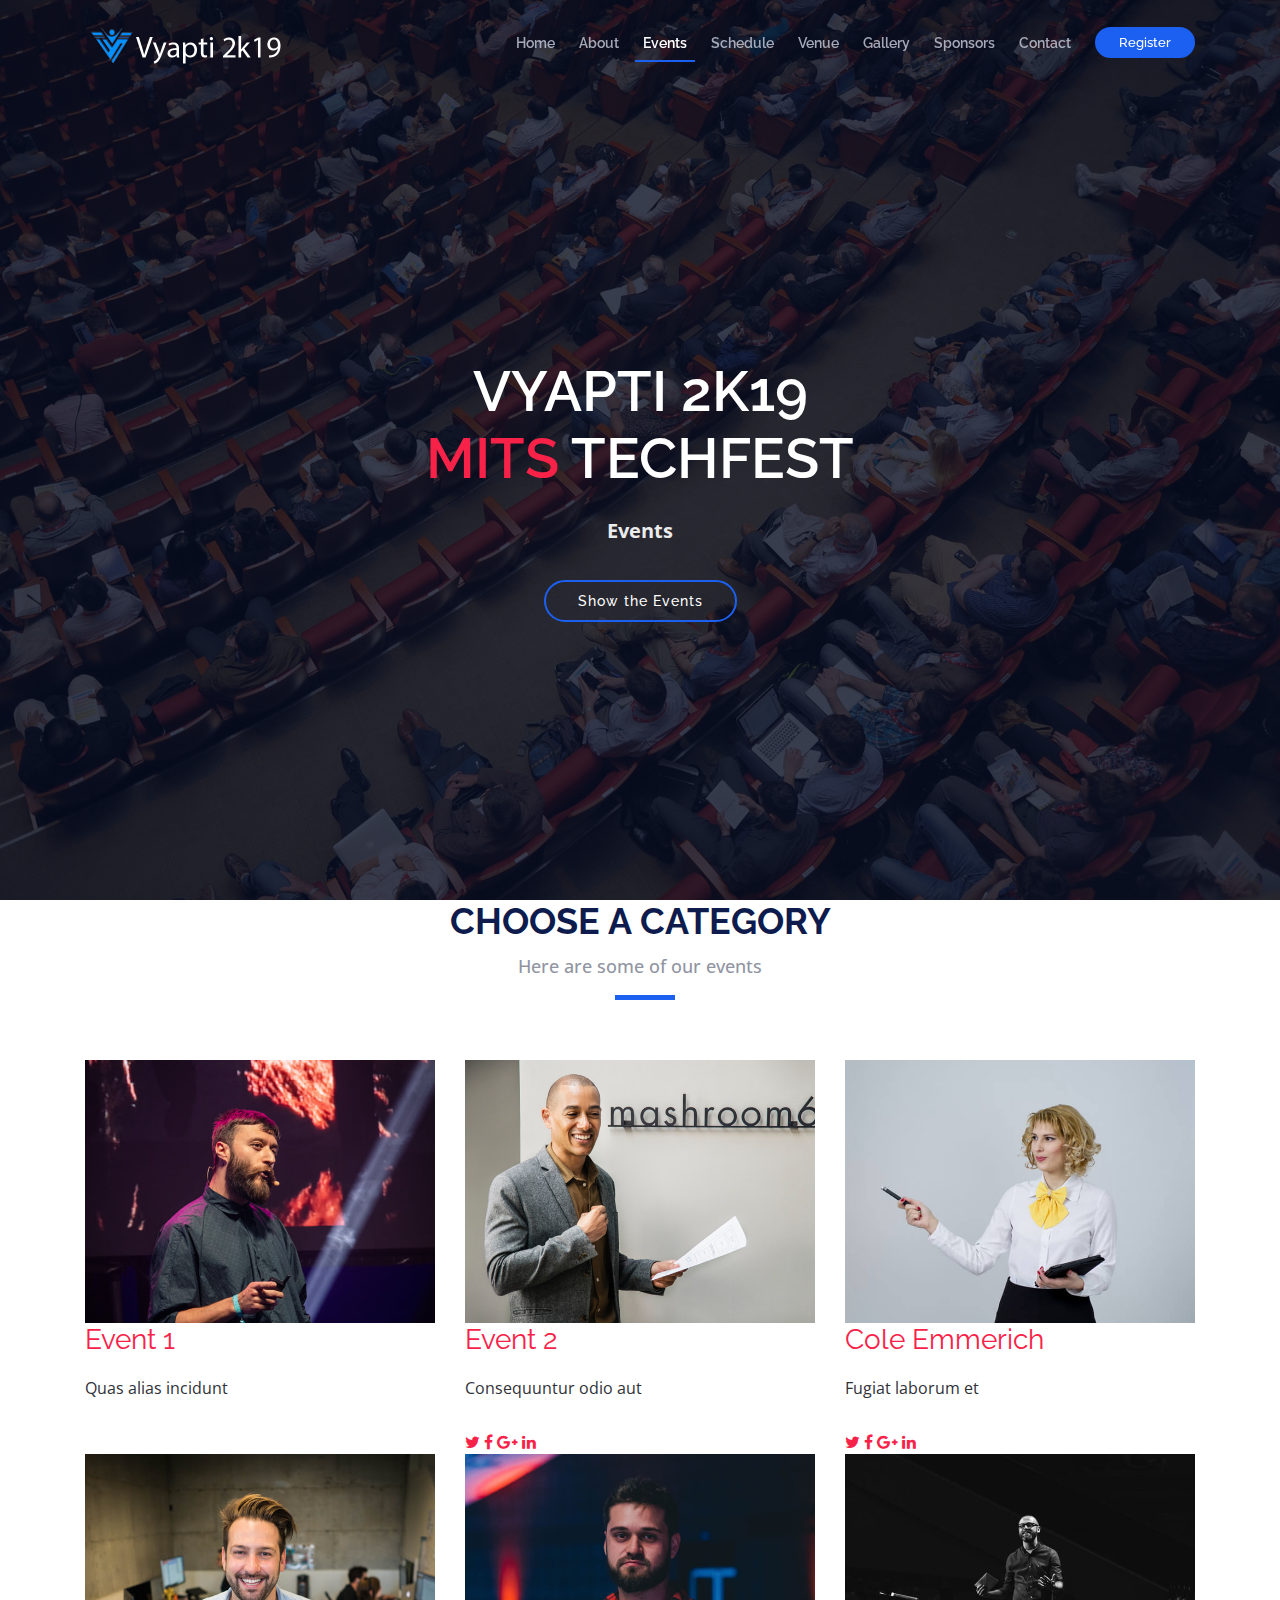
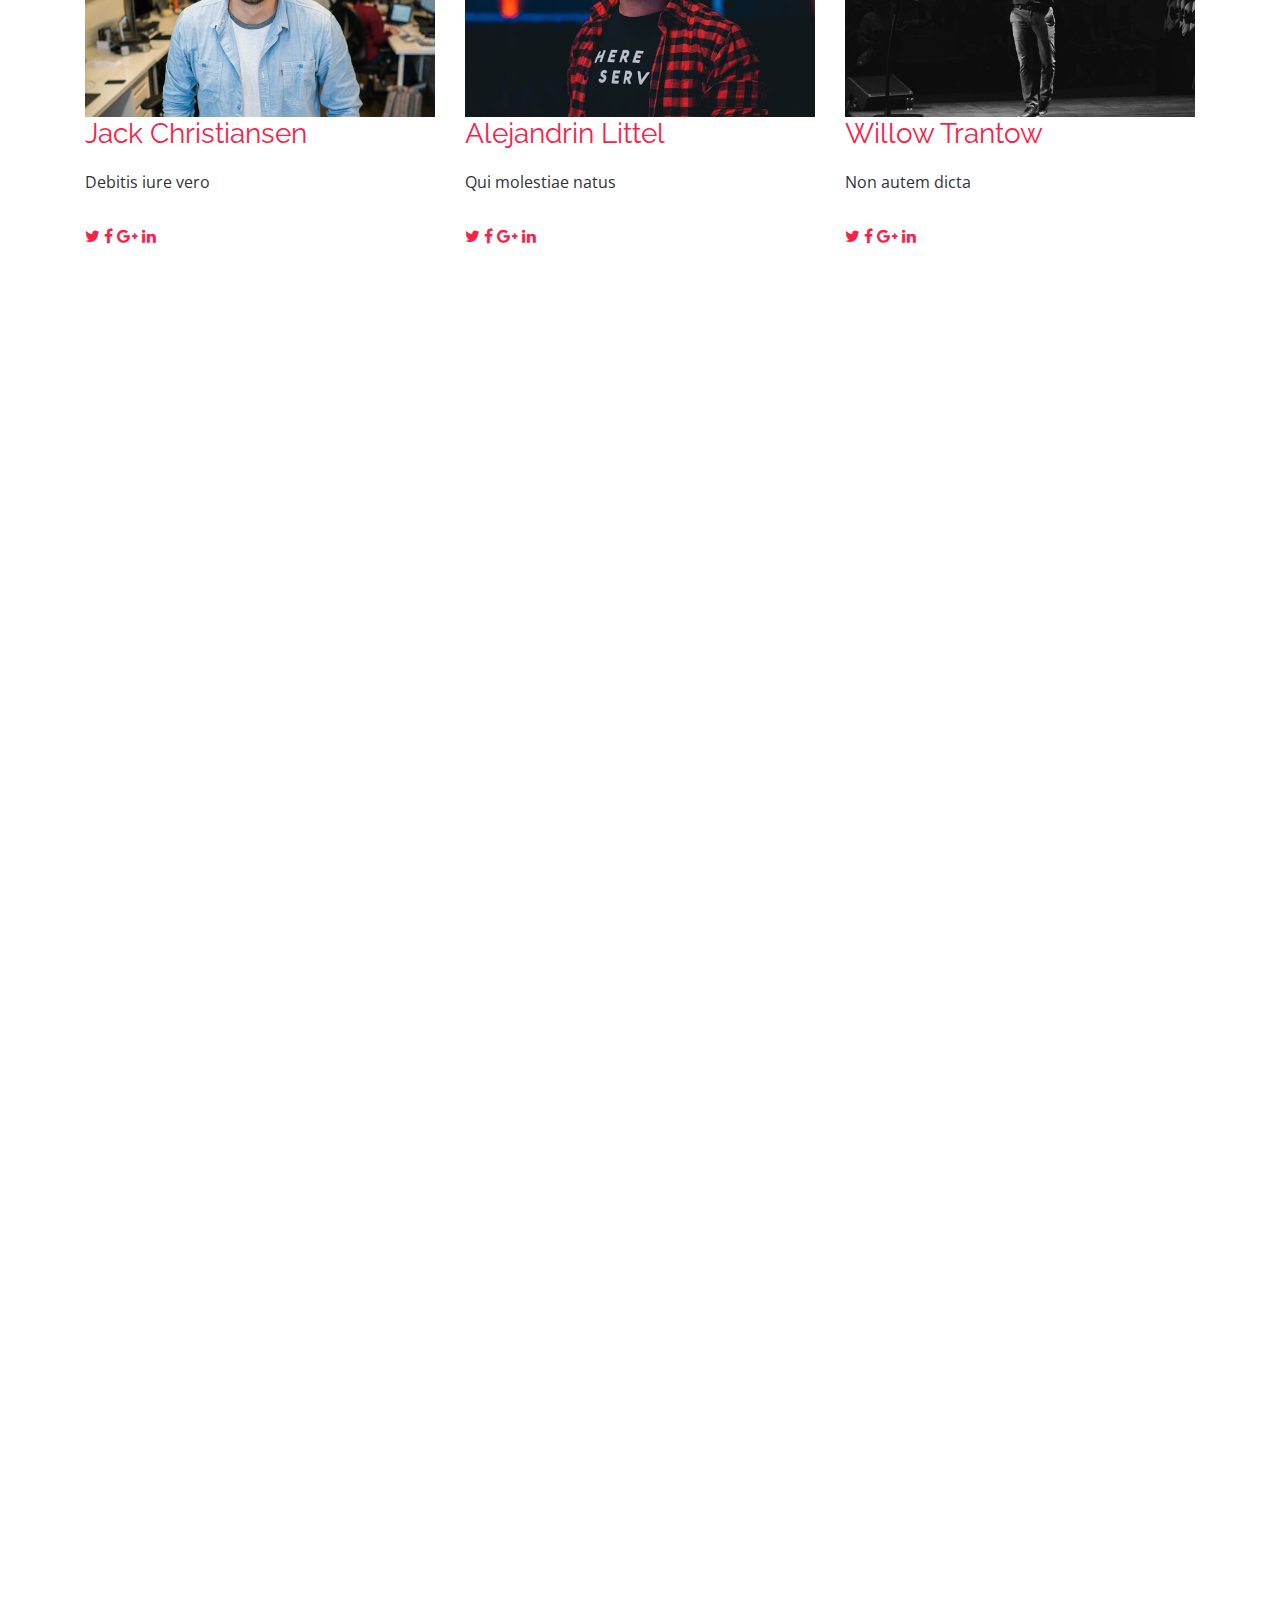
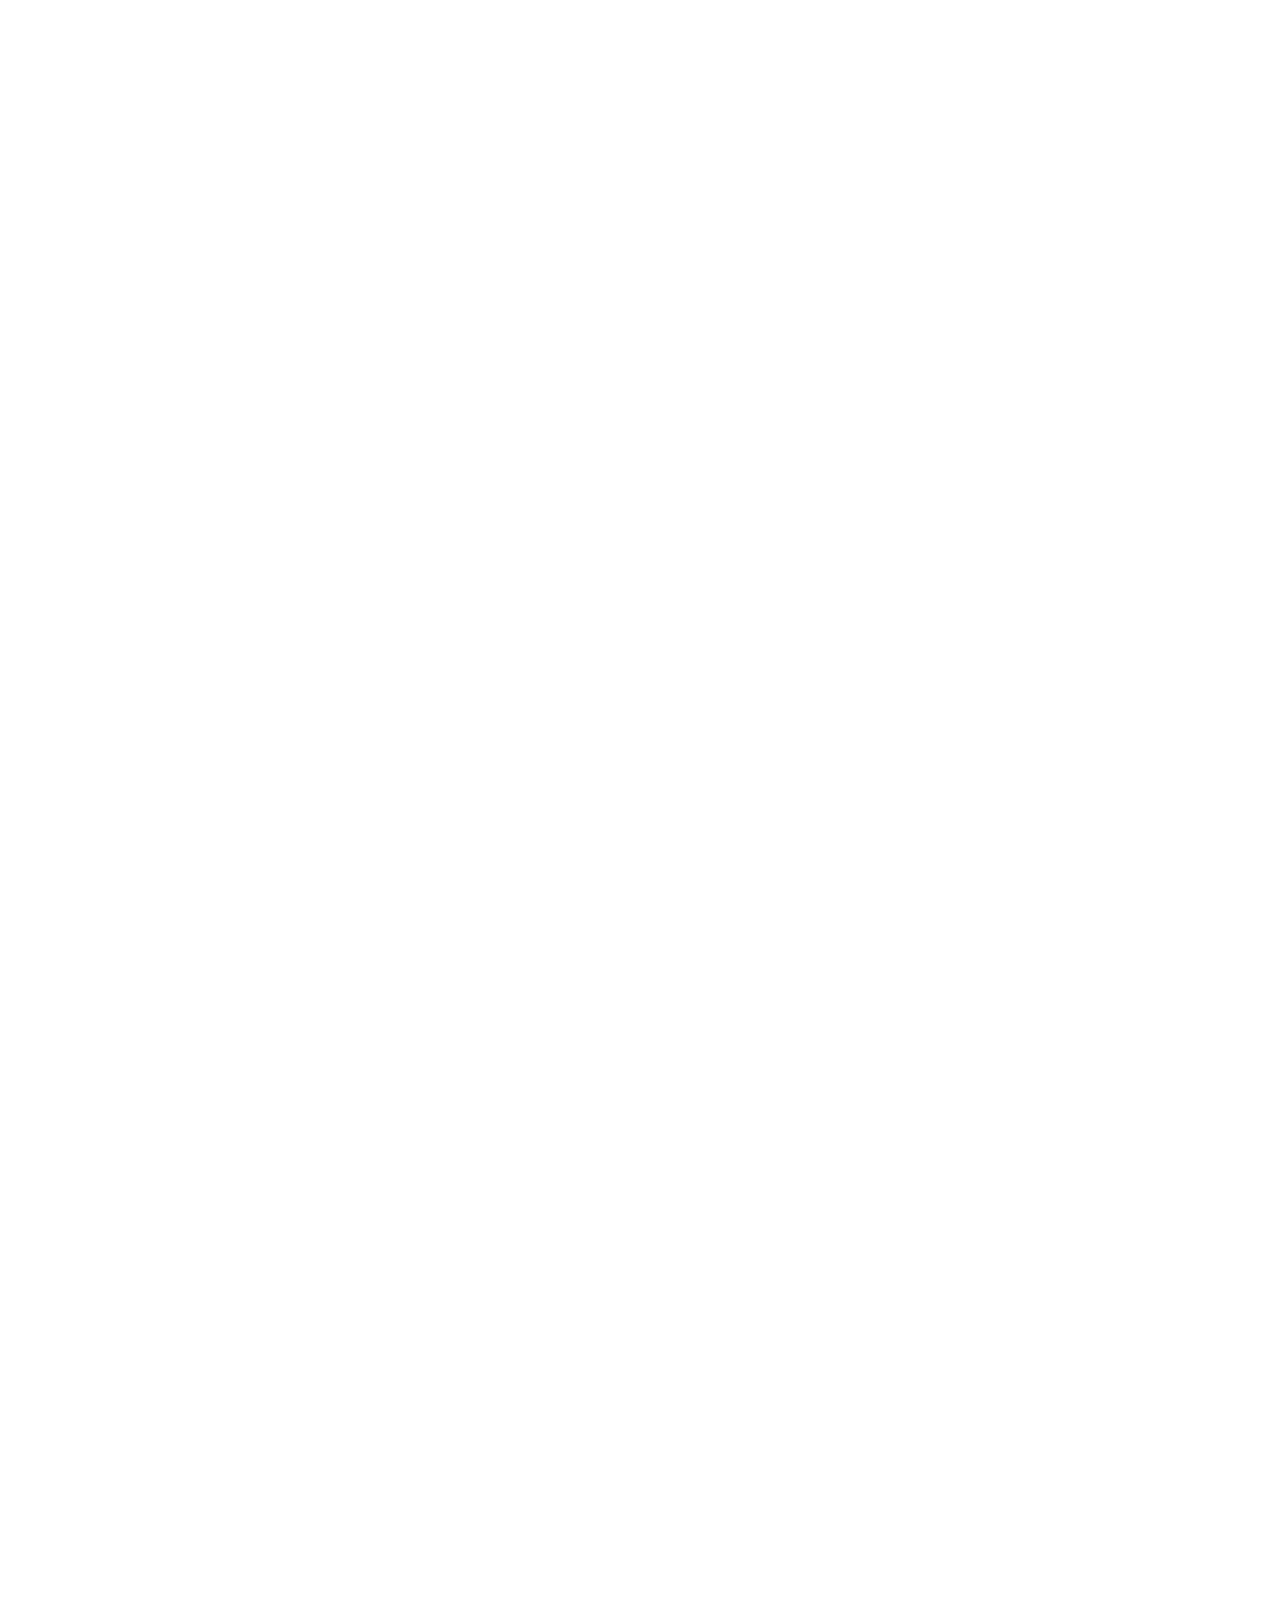
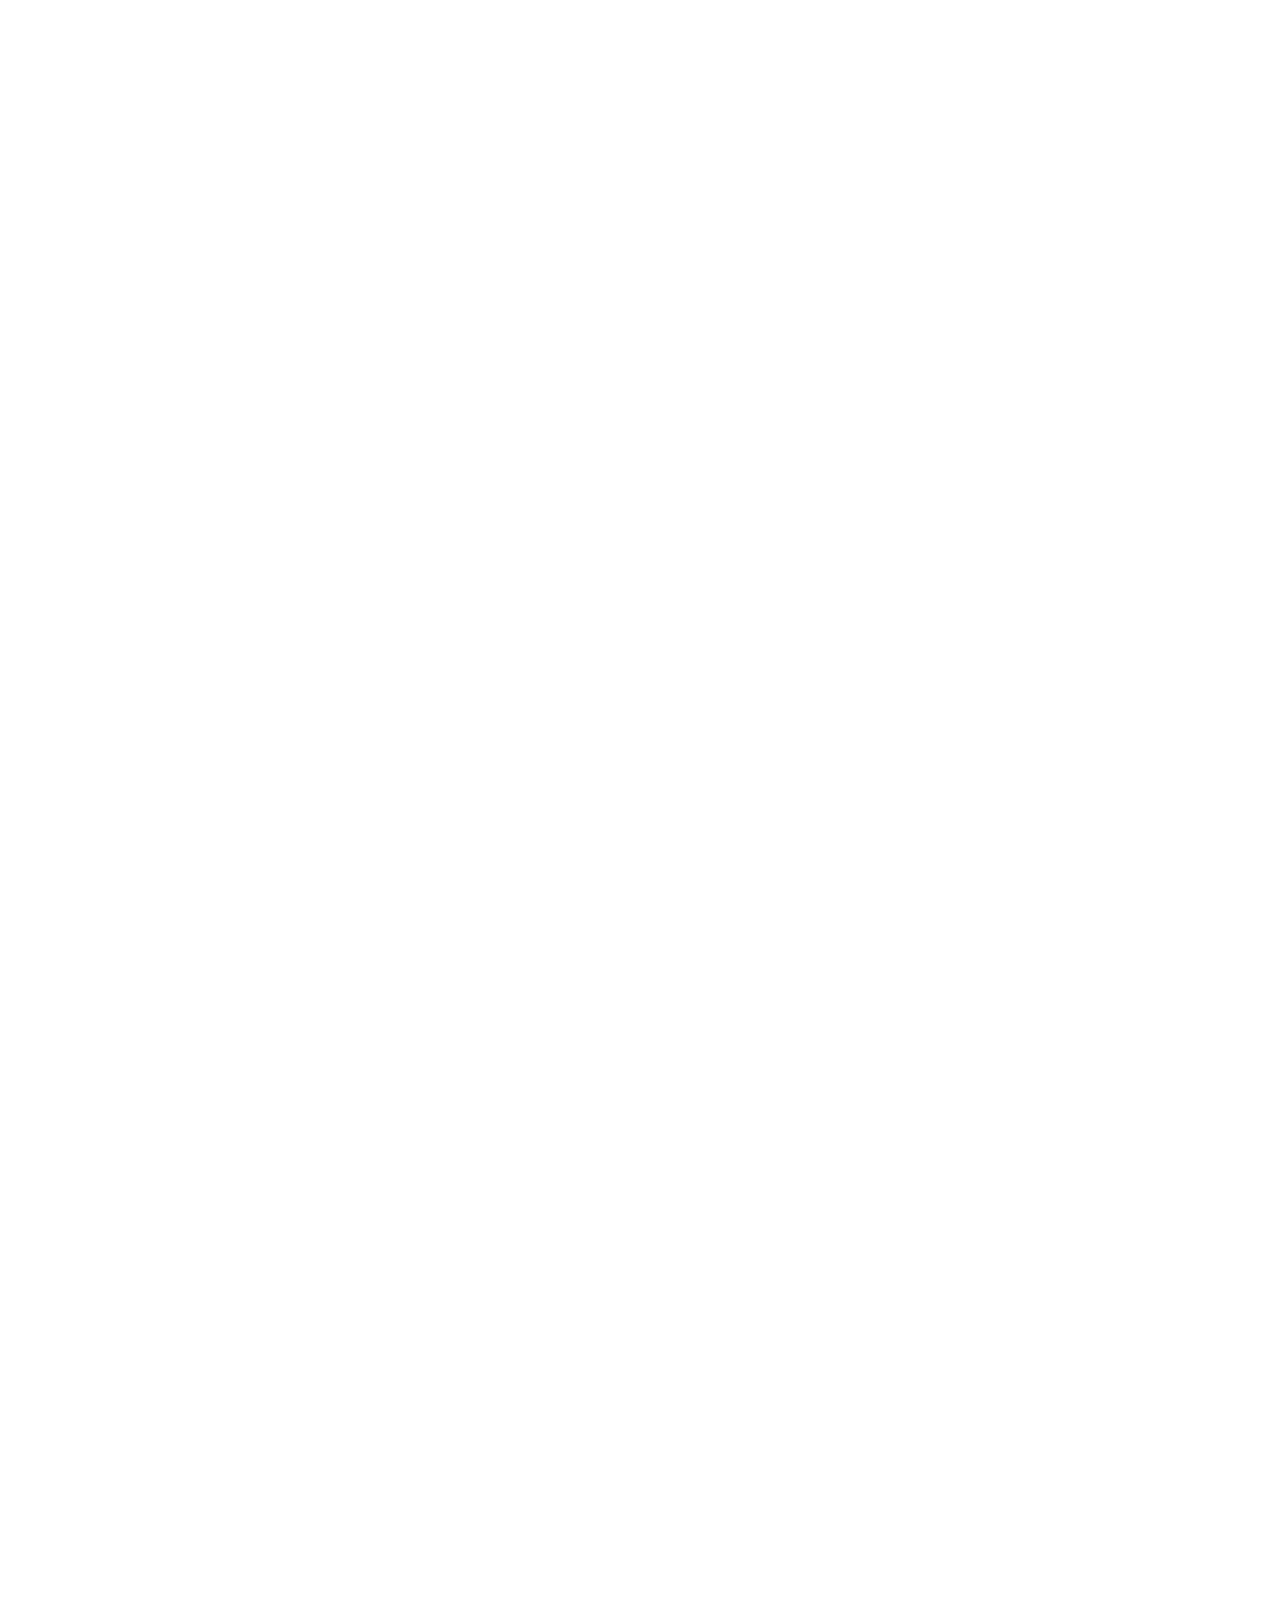
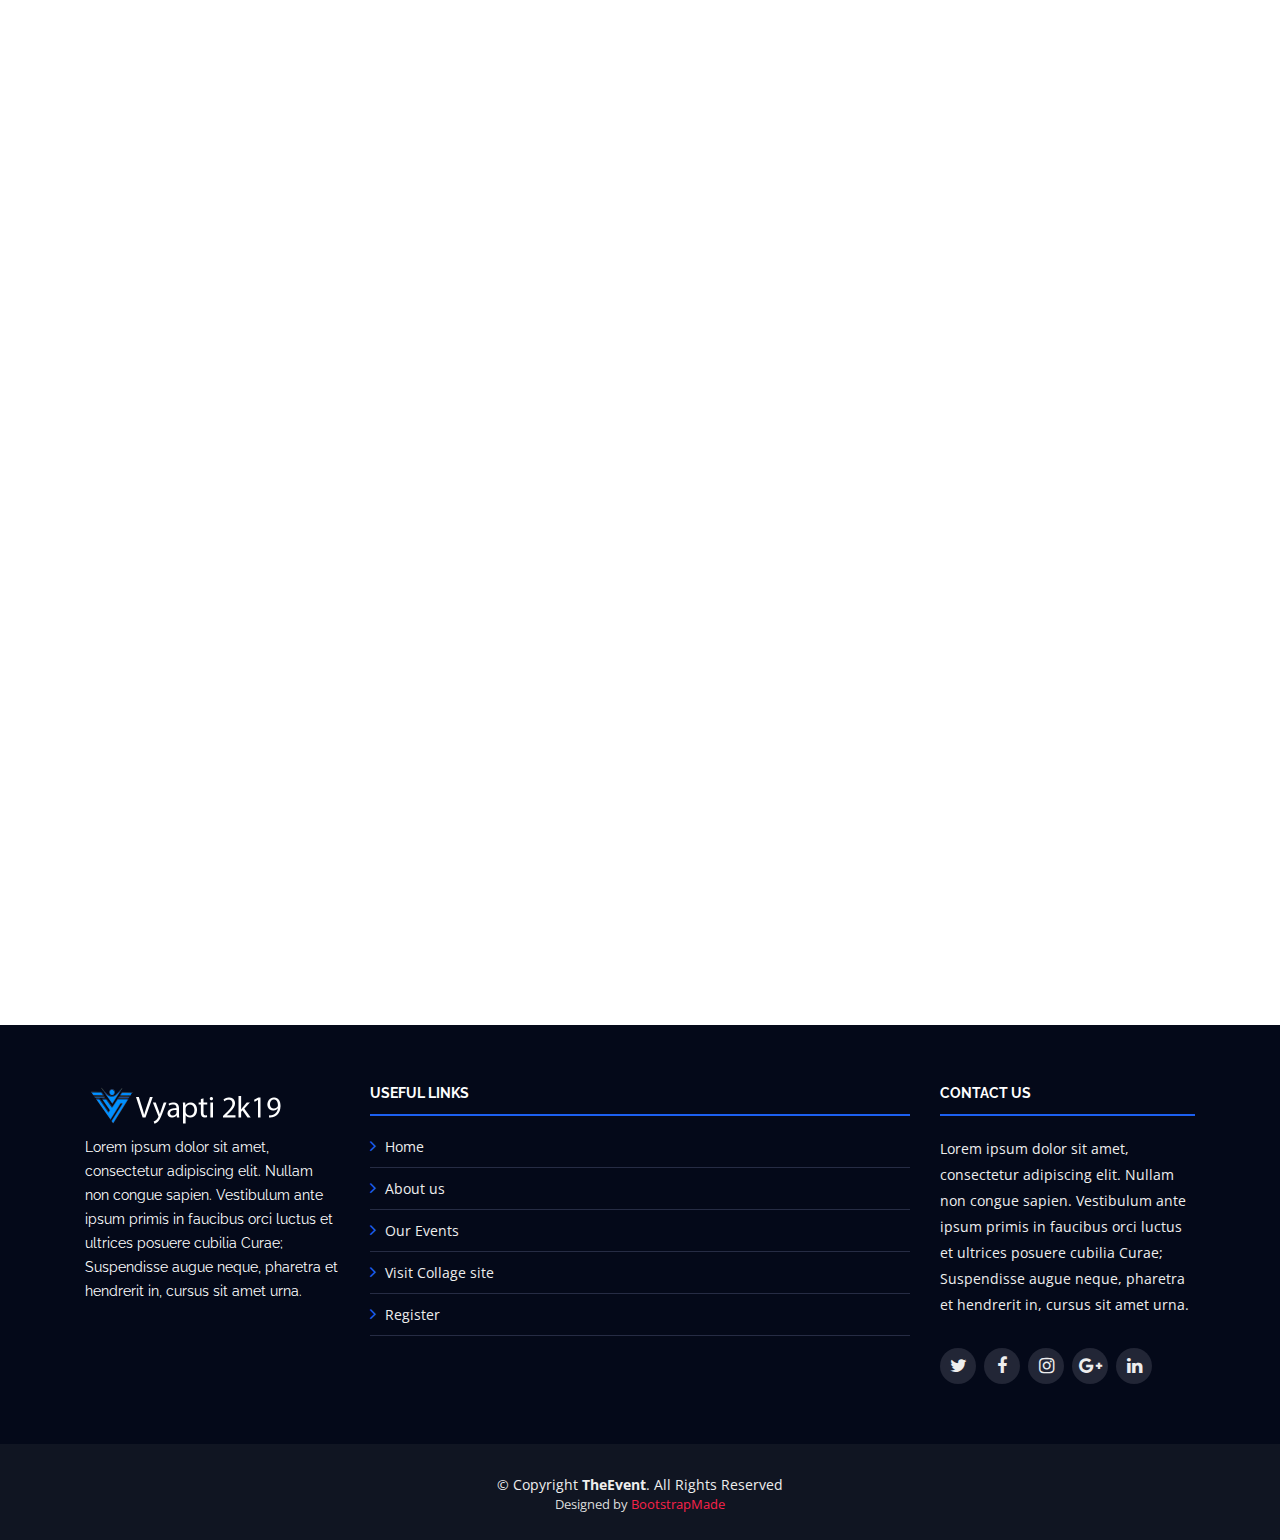
==== events.html @ e5871d75 "14-02-2019" ====
<!DOCTYPE html>
<html lang="en">

<head>
  <meta charset="utf-8">
  <title>TheEvent - Bootstrap Event Template</title>
  <meta content="width=device-width, initial-scale=1.0" name="viewport">
  <meta content="" name="keywords">
  <meta content="" name="description">

  <!-- Favicons -->
  <link href="img/favicon.png" rel="icon">
  <link href="img/apple-touch-icon.png" rel="apple-touch-icon">

  <!-- Google Fonts -->
  <link href="https://fonts.googleapis.com/css?family=Open+Sans:300,300i,400,400i,700,700i|Raleway:300,400,500,700,800"
    rel="stylesheet">

  <!-- Bootstrap CSS File -->
  <link href="lib/bootstrap/css/bootstrap.min.css" rel="stylesheet">

  <!-- Libraries CSS Files -->
  <link href="lib/font-awesome/css/font-awesome.min.css" rel="stylesheet">
  <link href="lib/animate/animate.min.css" rel="stylesheet">
  <link href="lib/venobox/venobox.css" rel="stylesheet">
  <link href="lib/owlcarousel/assets/owl.carousel.min.css" rel="stylesheet">

  <!-- Main Stylesheet File -->
  <link href="css/style.css" rel="stylesheet">

  <!-- =======================================================
    Theme Name: TheEvent
    Theme URL: https://bootstrapmade.com/theevent-conference-event-bootstrap-template/
    Author: BootstrapMade.com
    License: https://bootstrapmade.com/license/
  ======================================================= -->
</head>

<body>

  <!--==========================
    Header
  ============================-->
  <header id="header">
    <div class="container">

      <div id="logo" class="pull-left">
        <!-- Uncomment below if you prefer to use a text logo -->
        <!-- <h1><a href="#main">C<span>o</span>nf</a></h1>-->
        <a href="#intro" class="scrollto"><img src="img/logo.png" alt="" title=""></a>
      </div>

      <nav id="nav-menu-container">
        <ul class="nav-menu">
          <li><a href="index.html">Home</a></li>
          <li><a href="index.html#about">About</a></li>
          <li class="menu-active"><a href="">Events</a></li>
          <li><a href="#schedule">Schedule</a></li>
          <li><a href="index.html#venue">Venue</a></li>
          <!-- <li><a href="#hotels">Hotels</a></li> -->
          <li><a href="index.html#gallery">Gallery</a></li>
          <li><a href="#sponsors">Sponsors</a></li>
          <li><a href="index.html#contact">Contact</a></li>
          <li class="buy-tickets"><a href="#buy-tickets">Register</a></li>
        </ul>
      </nav><!-- #nav-menu-container -->
    </div>
  </header><!-- #header -->

  <!--==========================
    Intro Section
  ============================-->
  <section id="intro">
    <div class="intro-container wow fadeIn">
      <h1 class="mb-4 pb-0">Vyapti 2k19<br><span>MITS</span> Techfest</h1>
      <p class="mb-4 pb-0">Events</p>
      <!--<a href="https://www.youtube.com/watch?v=jDDaplaOz7Q" class="venobox play-btn mb-4" data-vbtype="video"
        data-autoplay="true"></a>-->
      <a href="#speakers1" class="about-btn scrollto">Show the Events</a>
    </div>
  </section>

  <main id="main">

    <!--==========================
      Speakers Section
    ============================-->
    <section id="speakers1" class="wow fadeInUp spsec">
      <div class="container">
        <div class="section-header">
          <h2>Choose a category</h2>
          <p>Here are some of our events</p>
        </div>

        <div class="row">
          <div class="col-lg-4 col-md-6">
            <div class="speaker">
              <img src="img/speakers/1.jpg" alt="Speaker 1" class="img-fluid">
              <div class="details">
                <h3><a href="speaker-details.html">Event 1</a></h3>
                <p>Quas alias incidunt</p>
                <div class="social">
                  <!-- 
                  <a href=""><i class="fa fa-twitter"></i></a>
                  <a href=""><i class="fa fa-facebook"></i></a>
                  <a href=""><i class="fa fa-google-plus"></i></a>
                  <a href=""><i class="fa fa-linkedin"></i></a>-->
                </div>
              </div>
            </div>
          </div>
          <div class="col-lg-4 col-md-6">
            <div class="speaker">
              <img src="img/speakers/2.jpg" alt="Speaker 2" class="img-fluid">
              <div class="details">
                <h3><a href="speaker-details.html">Event 2</a></h3>
                <p>Consequuntur odio aut</p>
                <div class="social">
                  <a href=""><i class="fa fa-twitter"></i></a>
                  <a href=""><i class="fa fa-facebook"></i></a>
                  <a href=""><i class="fa fa-google-plus"></i></a>
                  <a href=""><i class="fa fa-linkedin"></i></a>
                </div>
              </div>
            </div>
          </div>
          <div class="col-lg-4 col-md-6">
            <div class="speaker">
              <img src="img/speakers/3.jpg" alt="Speaker 3" class="img-fluid">
              <div class="details">
                <h3><a href="speaker-details.html">Cole Emmerich</a></h3>
                <p>Fugiat laborum et</p>
                <div class="social">
                  <a href=""><i class="fa fa-twitter"></i></a>
                  <a href=""><i class="fa fa-facebook"></i></a>
                  <a href=""><i class="fa fa-google-plus"></i></a>
                  <a href=""><i class="fa fa-linkedin"></i></a>
                </div>
              </div>
            </div>
          </div>
          <div class="col-lg-4 col-md-6">
            <div class="speaker">
              <img src="img/speakers/4.jpg" alt="Speaker 4" class="img-fluid">
              <div class="details">
                <h3><a href="speaker-details.html">Jack Christiansen</a></h3>
                <p>Debitis iure vero</p>
                <div class="social">
                  <a href=""><i class="fa fa-twitter"></i></a>
                  <a href=""><i class="fa fa-facebook"></i></a>
                  <a href=""><i class="fa fa-google-plus"></i></a>
                  <a href=""><i class="fa fa-linkedin"></i></a>
                </div>
              </div>
            </div>
          </div>
          <div class="col-lg-4 col-md-6">
            <div class="speaker">
              <img src="img/speakers/5.jpg" alt="Speaker 5" class="img-fluid">
              <div class="details">
                <h3><a href="speaker-details.html">Alejandrin Littel</a></h3>
                <p>Qui molestiae natus</p>
                <div class="social">
                  <a href=""><i class="fa fa-twitter"></i></a>
                  <a href=""><i class="fa fa-facebook"></i></a>
                  <a href=""><i class="fa fa-google-plus"></i></a>
                  <a href=""><i class="fa fa-linkedin"></i></a>
                </div>
              </div>
            </div>
          </div>
          <div class="col-lg-4 col-md-6">
            <div class="speaker">
              <img src="img/speakers/6.jpg" alt="Speaker 6" class="img-fluid">
              <div class="details">
                <h3><a href="speaker-details.html">Willow Trantow</a></h3>
                <p>Non autem dicta</p>
                <div class="social">
                  <a href=""><i class="fa fa-twitter"></i></a>
                  <a href=""><i class="fa fa-facebook"></i></a>
                  <a href=""><i class="fa fa-google-plus"></i></a>
                  <a href=""><i class="fa fa-linkedin"></i></a>
                </div>
              </div>
            </div>
          </div>
        </div>
      </div>

    </section>
    <section id="speakers2" class="wow fadeInUp spsec">
      <div class="container">
        <div class="section-header">
          <h2>Mechanical Department</h2>
          <p>Here are some of our events</p>
        </div>

        <div class="row">
          <div class="col-lg-4 col-md-6">
            <div class="speaker">
              <img src="img/speakers/1.jpg" alt="Speaker 1" class="img-fluid">
              <div class="details">
                <h3><a href="speaker-details.html">Event 1</a></h3>
                <p>Quas alias incidunt</p>
                <div class="social">
                  <!-- 
                  <a href=""><i class="fa fa-twitter"></i></a>
                  <a href=""><i class="fa fa-facebook"></i></a>
                  <a href=""><i class="fa fa-google-plus"></i></a>
                  <a href=""><i class="fa fa-linkedin"></i></a>-->
                </div>
              </div>
            </div>
          </div>
          <div class="col-lg-4 col-md-6">
            <div class="speaker">
              <img src="img/speakers/2.jpg" alt="Speaker 2" class="img-fluid">
              <div class="details">
                <h3><a href="speaker-details.html">Event 2</a></h3>
                <p>Consequuntur odio aut</p>
                <div class="social">
                  <a href=""><i class="fa fa-twitter"></i></a>
                  <a href=""><i class="fa fa-facebook"></i></a>
                  <a href=""><i class="fa fa-google-plus"></i></a>
                  <a href=""><i class="fa fa-linkedin"></i></a>
                </div>
              </div>
            </div>
          </div>
          <div class="col-lg-4 col-md-6">
            <div class="speaker">
              <img src="img/speakers/3.jpg" alt="Speaker 3" class="img-fluid">
              <div class="details">
                <h3><a href="speaker-details.html">Cole Emmerich</a></h3>
                <p>Fugiat laborum et</p>
                <div class="social">
                  <a href=""><i class="fa fa-twitter"></i></a>
                  <a href=""><i class="fa fa-facebook"></i></a>
                  <a href=""><i class="fa fa-google-plus"></i></a>
                  <a href=""><i class="fa fa-linkedin"></i></a>
                </div>
              </div>
            </div>
          </div>
          <div class="col-lg-4 col-md-6">
            <div class="speaker">
              <img src="img/speakers/4.jpg" alt="Speaker 4" class="img-fluid">
              <div class="details">
                <h3><a href="speaker-details.html">Jack Christiansen</a></h3>
                <p>Debitis iure vero</p>
                <div class="social">
                  <a href=""><i class="fa fa-twitter"></i></a>
                  <a href=""><i class="fa fa-facebook"></i></a>
                  <a href=""><i class="fa fa-google-plus"></i></a>
                  <a href=""><i class="fa fa-linkedin"></i></a>
                </div>
              </div>
            </div>
          </div>
          <div class="col-lg-4 col-md-6">
            <div class="speaker">
              <img src="img/speakers/5.jpg" alt="Speaker 5" class="img-fluid">
              <div class="details">
                <h3><a href="speaker-details.html">Alejandrin Littel</a></h3>
                <p>Qui molestiae natus</p>
                <div class="social">
                  <a href=""><i class="fa fa-twitter"></i></a>
                  <a href=""><i class="fa fa-facebook"></i></a>
                  <a href=""><i class="fa fa-google-plus"></i></a>
                  <a href=""><i class="fa fa-linkedin"></i></a>
                </div>
              </div>
            </div>
          </div>
          <div class="col-lg-4 col-md-6">
            <div class="speaker">
              <img src="img/speakers/6.jpg" alt="Speaker 6" class="img-fluid">
              <div class="details">
                <h3><a href="speaker-details.html">Willow Trantow</a></h3>
                <p>Non autem dicta</p>
                <div class="social">
                  <a href=""><i class="fa fa-twitter"></i></a>
                  <a href=""><i class="fa fa-facebook"></i></a>
                  <a href=""><i class="fa fa-google-plus"></i></a>
                  <a href=""><i class="fa fa-linkedin"></i></a>
                </div>
              </div>
            </div>
          </div>
        </div>
      </div>
    </section>
    <!--==========================
      Speakers Section
    ============================-->
    <section id="speakers3" class="wow fadeInUp spsec">
      <div class="container">
        <div class="section-header">
          <h2>Civil</h2>
          <p>Here are some of our events</p>
        </div>

        <div class="row">
          <div class="col-lg-4 col-md-6">
            <div class="speaker">
              <img src="img/speakers/1.jpg" alt="Speaker 1" class="img-fluid">
              <div class="details">
                <h3><a href="speaker-details.html">Event 1</a></h3>
                <p>Quas alias incidunt</p>
                <div class="social">
                  <!-- 
                  <a href=""><i class="fa fa-twitter"></i></a>
                  <a href=""><i class="fa fa-facebook"></i></a>
                  <a href=""><i class="fa fa-google-plus"></i></a>
                  <a href=""><i class="fa fa-linkedin"></i></a>-->
                </div>
              </div>
            </div>
          </div>
          <div class="col-lg-4 col-md-6">
            <div class="speaker">
              <img src="img/speakers/2.jpg" alt="Speaker 2" class="img-fluid">
              <div class="details">
                <h3><a href="speaker-details.html">Event 2</a></h3>
                <p>Consequuntur odio aut</p>
                <div class="social">
                  <a href=""><i class="fa fa-twitter"></i></a>
                  <a href=""><i class="fa fa-facebook"></i></a>
                  <a href=""><i class="fa fa-google-plus"></i></a>
                  <a href=""><i class="fa fa-linkedin"></i></a>
                </div>
              </div>
            </div>
          </div>
          <div class="col-lg-4 col-md-6">
            <div class="speaker">
              <img src="img/speakers/3.jpg" alt="Speaker 3" class="img-fluid">
              <div class="details">
                <h3><a href="speaker-details.html">Cole Emmerich</a></h3>
                <p>Fugiat laborum et</p>
                <div class="social">
                  <a href=""><i class="fa fa-twitter"></i></a>
                  <a href=""><i class="fa fa-facebook"></i></a>
                  <a href=""><i class="fa fa-google-plus"></i></a>
                  <a href=""><i class="fa fa-linkedin"></i></a>
                </div>
              </div>
            </div>
          </div>
          <div class="col-lg-4 col-md-6">
            <div class="speaker">
              <img src="img/speakers/4.jpg" alt="Speaker 4" class="img-fluid">
              <div class="details">
                <h3><a href="speaker-details.html">Jack Christiansen</a></h3>
                <p>Debitis iure vero</p>
                <div class="social">
                  <a href=""><i class="fa fa-twitter"></i></a>
                  <a href=""><i class="fa fa-facebook"></i></a>
                  <a href=""><i class="fa fa-google-plus"></i></a>
                  <a href=""><i class="fa fa-linkedin"></i></a>
                </div>
              </div>
            </div>
          </div>
          <div class="col-lg-4 col-md-6">
            <div class="speaker">
              <img src="img/speakers/5.jpg" alt="Speaker 5" class="img-fluid">
              <div class="details">
                <h3><a href="speaker-details.html">Alejandrin Littel</a></h3>
                <p>Qui molestiae natus</p>
                <div class="social">
                  <a href=""><i class="fa fa-twitter"></i></a>
                  <a href=""><i class="fa fa-facebook"></i></a>
                  <a href=""><i class="fa fa-google-plus"></i></a>
                  <a href=""><i class="fa fa-linkedin"></i></a>
                </div>
              </div>
            </div>
          </div>
          <div class="col-lg-4 col-md-6">
            <div class="speaker">
              <img src="img/speakers/6.jpg" alt="Speaker 6" class="img-fluid">
              <div class="details">
                <h3><a href="speaker-details.html">Willow Trantow</a></h3>
                <p>Non autem dicta</p>
                <div class="social">
                  <a href=""><i class="fa fa-twitter"></i></a>
                  <a href=""><i class="fa fa-facebook"></i></a>
                  <a href=""><i class="fa fa-google-plus"></i></a>
                  <a href=""><i class="fa fa-linkedin"></i></a>
                </div>
              </div>
            </div>
          </div>
        </div>
      </div>

    </section>
    <!--==========================
      Speakers Section
    ============================-->
    <section id="speakers4" class="wow fadeInUp spsec">
      <div class="container">
        <div class="section-header">
          <h2>Electrical And Electronics</h2>
          <p>Here are some of our events</p>
        </div>

        <div class="row">
          <div class="col-lg-4 col-md-6">
            <div class="speaker">
              <img src="img/speakers/1.jpg" alt="Speaker 1" class="img-fluid">
              <div class="details">
                <h3><a href="speaker-details.html">Event 1</a></h3>
                <p>Quas alias incidunt</p>
                <div class="social">
                  <!-- 
                  <a href=""><i class="fa fa-twitter"></i></a>
                  <a href=""><i class="fa fa-facebook"></i></a>
                  <a href=""><i class="fa fa-google-plus"></i></a>
                  <a href=""><i class="fa fa-linkedin"></i></a>-->
                </div>
              </div>
            </div>
          </div>
          <div class="col-lg-4 col-md-6">
            <div class="speaker">
              <img src="img/speakers/2.jpg" alt="Speaker 2" class="img-fluid">
              <div class="details">
                <h3><a href="speaker-details.html">Event 2</a></h3>
                <p>Consequuntur odio aut</p>
                <div class="social">
                  <a href=""><i class="fa fa-twitter"></i></a>
                  <a href=""><i class="fa fa-facebook"></i></a>
                  <a href=""><i class="fa fa-google-plus"></i></a>
                  <a href=""><i class="fa fa-linkedin"></i></a>
                </div>
              </div>
            </div>
          </div>
          <div class="col-lg-4 col-md-6">
            <div class="speaker">
              <img src="img/speakers/3.jpg" alt="Speaker 3" class="img-fluid">
              <div class="details">
                <h3><a href="speaker-details.html">Cole Emmerich</a></h3>
                <p>Fugiat laborum et</p>
                <div class="social">
                  <a href=""><i class="fa fa-twitter"></i></a>
                  <a href=""><i class="fa fa-facebook"></i></a>
                  <a href=""><i class="fa fa-google-plus"></i></a>
                  <a href=""><i class="fa fa-linkedin"></i></a>
                </div>
              </div>
            </div>
          </div>
          <div class="col-lg-4 col-md-6">
            <div class="speaker">
              <img src="img/speakers/4.jpg" alt="Speaker 4" class="img-fluid">
              <div class="details">
                <h3><a href="speaker-details.html">Jack Christiansen</a></h3>
                <p>Debitis iure vero</p>
                <div class="social">
                  <a href=""><i class="fa fa-twitter"></i></a>
                  <a href=""><i class="fa fa-facebook"></i></a>
                  <a href=""><i class="fa fa-google-plus"></i></a>
                  <a href=""><i class="fa fa-linkedin"></i></a>
                </div>
              </div>
            </div>
          </div>
          <div class="col-lg-4 col-md-6">
            <div class="speaker">
              <img src="img/speakers/5.jpg" alt="Speaker 5" class="img-fluid">
              <div class="details">
                <h3><a href="speaker-details.html">Alejandrin Littel</a></h3>
                <p>Qui molestiae natus</p>
                <div class="social">
                  <a href=""><i class="fa fa-twitter"></i></a>
                  <a href=""><i class="fa fa-facebook"></i></a>
                  <a href=""><i class="fa fa-google-plus"></i></a>
                  <a href=""><i class="fa fa-linkedin"></i></a>
                </div>
              </div>
            </div>
          </div>
          <div class="col-lg-4 col-md-6">
            <div class="speaker">
              <img src="img/speakers/6.jpg" alt="Speaker 6" class="img-fluid">
              <div class="details">
                <h3><a href="speaker-details.html">Willow Trantow</a></h3>
                <p>Non autem dicta</p>
                <div class="social">
                  <a href=""><i class="fa fa-twitter"></i></a>
                  <a href=""><i class="fa fa-facebook"></i></a>
                  <a href=""><i class="fa fa-google-plus"></i></a>
                  <a href=""><i class="fa fa-linkedin"></i></a>
                </div>
              </div>
            </div>
          </div>
        </div>
      </div>

    </section>
    <!--==========================
      Speakers Section
    ============================-->
    <section id="speakers5" class="wow fadeInUp spsec">
      <div class="container">
        <div class="section-header">
          <h2>Electronics And Communication</h2>
          <p>Here are some of our events</p>
        </div>

        <div class="row">
          <div class="col-lg-4 col-md-6">
            <div class="speaker">
              <img src="img/speakers/1.jpg" alt="Speaker 1" class="img-fluid">
              <div class="details">
                <h3><a href="speaker-details.html">Event 1</a></h3>
                <p>Quas alias incidunt</p>
                <div class="social">
                  <!-- 
                  <a href=""><i class="fa fa-twitter"></i></a>
                  <a href=""><i class="fa fa-facebook"></i></a>
                  <a href=""><i class="fa fa-google-plus"></i></a>
                  <a href=""><i class="fa fa-linkedin"></i></a>-->
                </div>
              </div>
            </div>
          </div>
          <div class="col-lg-4 col-md-6">
            <div class="speaker">
              <img src="img/speakers/2.jpg" alt="Speaker 2" class="img-fluid">
              <div class="details">
                <h3><a href="speaker-details.html">Event 2</a></h3>
                <p>Consequuntur odio aut</p>
                <div class="social">
                  <a href=""><i class="fa fa-twitter"></i></a>
                  <a href=""><i class="fa fa-facebook"></i></a>
                  <a href=""><i class="fa fa-google-plus"></i></a>
                  <a href=""><i class="fa fa-linkedin"></i></a>
                </div>
              </div>
            </div>
          </div>
          <div class="col-lg-4 col-md-6">
            <div class="speaker">
              <img src="img/speakers/3.jpg" alt="Speaker 3" class="img-fluid">
              <div class="details">
                <h3><a href="speaker-details.html">Cole Emmerich</a></h3>
                <p>Fugiat laborum et</p>
                <div class="social">
                  <a href=""><i class="fa fa-twitter"></i></a>
                  <a href=""><i class="fa fa-facebook"></i></a>
                  <a href=""><i class="fa fa-google-plus"></i></a>
                  <a href=""><i class="fa fa-linkedin"></i></a>
                </div>
              </div>
            </div>
          </div>
          <div class="col-lg-4 col-md-6">
            <div class="speaker">
              <img src="img/speakers/4.jpg" alt="Speaker 4" class="img-fluid">
              <div class="details">
                <h3><a href="speaker-details.html">Jack Christiansen</a></h3>
                <p>Debitis iure vero</p>
                <div class="social">
                  <a href=""><i class="fa fa-twitter"></i></a>
                  <a href=""><i class="fa fa-facebook"></i></a>
                  <a href=""><i class="fa fa-google-plus"></i></a>
                  <a href=""><i class="fa fa-linkedin"></i></a>
                </div>
              </div>
            </div>
          </div>
          <div class="col-lg-4 col-md-6">
            <div class="speaker">
              <img src="img/speakers/5.jpg" alt="Speaker 5" class="img-fluid">
              <div class="details">
                <h3><a href="speaker-details.html">Alejandrin Littel</a></h3>
                <p>Qui molestiae natus</p>
                <div class="social">
                  <a href=""><i class="fa fa-twitter"></i></a>
                  <a href=""><i class="fa fa-facebook"></i></a>
                  <a href=""><i class="fa fa-google-plus"></i></a>
                  <a href=""><i class="fa fa-linkedin"></i></a>
                </div>
              </div>
            </div>
          </div>
          <div class="col-lg-4 col-md-6">
            <div class="speaker">
              <img src="img/speakers/6.jpg" alt="Speaker 6" class="img-fluid">
              <div class="details">
                <h3><a href="speaker-details.html">Willow Trantow</a></h3>
                <p>Non autem dicta</p>
                <div class="social">
                  <a href=""><i class="fa fa-twitter"></i></a>
                  <a href=""><i class="fa fa-facebook"></i></a>
                  <a href=""><i class="fa fa-google-plus"></i></a>
                  <a href=""><i class="fa fa-linkedin"></i></a>
                </div>
              </div>
            </div>
          </div>
        </div>
      </div>

    </section>
    <!--==========================
      Speakers Section
    ============================-->
    <section id="speakers6" class="wow fadeInUp spsec">
      <div class="container">
        <div class="section-header">
          <h2>Computer Science</h2>
          <p>Here are some of our events</p>
        </div>

        <div class="row">
          <div class="col-lg-4 col-md-6">
            <div class="speaker">
              <img src="img/speakers/1.jpg" alt="Speaker 1" class="img-fluid">
              <div class="details">
                <h3><a href="speaker-details.html">Event 1</a></h3>
                <p>Quas alias incidunt</p>
                <div class="social">
                  <!-- 
                  <a href=""><i class="fa fa-twitter"></i></a>
                  <a href=""><i class="fa fa-facebook"></i></a>
                  <a href=""><i class="fa fa-google-plus"></i></a>
                  <a href=""><i class="fa fa-linkedin"></i></a>-->
                </div>
              </div>
            </div>
          </div>
          <div class="col-lg-4 col-md-6">
            <div class="speaker">
              <img src="img/speakers/2.jpg" alt="Speaker 2" class="img-fluid">
              <div class="details">
                <h3><a href="speaker-details.html">Event 2</a></h3>
                <p>Consequuntur odio aut</p>
                <div class="social">
                  <a href=""><i class="fa fa-twitter"></i></a>
                  <a href=""><i class="fa fa-facebook"></i></a>
                  <a href=""><i class="fa fa-google-plus"></i></a>
                  <a href=""><i class="fa fa-linkedin"></i></a>
                </div>
              </div>
            </div>
          </div>
          <div class="col-lg-4 col-md-6">
            <div class="speaker">
              <img src="img/speakers/3.jpg" alt="Speaker 3" class="img-fluid">
              <div class="details">
                <h3><a href="speaker-details.html">Cole Emmerich</a></h3>
                <p>Fugiat laborum et</p>
                <div class="social">
                  <a href=""><i class="fa fa-twitter"></i></a>
                  <a href=""><i class="fa fa-facebook"></i></a>
                  <a href=""><i class="fa fa-google-plus"></i></a>
                  <a href=""><i class="fa fa-linkedin"></i></a>
                </div>
              </div>
            </div>
          </div>
          <div class="col-lg-4 col-md-6">
            <div class="speaker">
              <img src="img/speakers/4.jpg" alt="Speaker 4" class="img-fluid">
              <div class="details">
                <h3><a href="speaker-details.html">Jack Christiansen</a></h3>
                <p>Debitis iure vero</p>
                <div class="social">
                  <a href=""><i class="fa fa-twitter"></i></a>
                  <a href=""><i class="fa fa-facebook"></i></a>
                  <a href=""><i class="fa fa-google-plus"></i></a>
                  <a href=""><i class="fa fa-linkedin"></i></a>
                </div>
              </div>
            </div>
          </div>
          <div class="col-lg-4 col-md-6">
            <div class="speaker">
              <img src="img/speakers/5.jpg" alt="Speaker 5" class="img-fluid">
              <div class="details">
                <h3><a href="speaker-details.html">Alejandrin Littel</a></h3>
                <p>Qui molestiae natus</p>
                <div class="social">
                  <a href=""><i class="fa fa-twitter"></i></a>
                  <a href=""><i class="fa fa-facebook"></i></a>
                  <a href=""><i class="fa fa-google-plus"></i></a>
                  <a href=""><i class="fa fa-linkedin"></i></a>
                </div>
              </div>
            </div>
          </div>
          <div class="col-lg-4 col-md-6">
            <div class="speaker">
              <img src="img/speakers/6.jpg" alt="Speaker 6" class="img-fluid">
              <div class="details">
                <h3><a href="speaker-details.html">Willow Trantow</a></h3>
                <p>Non autem dicta</p>
                <div class="social">
                  <a href=""><i class="fa fa-twitter"></i></a>
                  <a href=""><i class="fa fa-facebook"></i></a>
                  <a href=""><i class="fa fa-google-plus"></i></a>
                  <a href=""><i class="fa fa-linkedin"></i></a>
                </div>
              </div>
            </div>
          </div>
        </div>
      </div>

    </section>
    <!--==========================
      Speakers Section
    ============================-->
    <section id="speakers" class="wow fadeInUp spsec">
      <div class="container">
        <div class="section-header">
          <h2>Basic Science And Humanitics</h2>
          <p>Here are some of our events</p>
        </div>

        <div class="row">
          <div class="col-lg-4 col-md-6">
            <div class="speaker">
              <img src="img/speakers/1.jpg" alt="Speaker 1" class="img-fluid">
              <div class="details">
                <h3><a href="speaker-details.html">Event 1</a></h3>
                <p>Quas alias incidunt</p>
                <div class="social">
                  <!-- 
                  <a href=""><i class="fa fa-twitter"></i></a>
                  <a href=""><i class="fa fa-facebook"></i></a>
                  <a href=""><i class="fa fa-google-plus"></i></a>
                  <a href=""><i class="fa fa-linkedin"></i></a>-->
                </div>
              </div>
            </div>
          </div>
          <div class="col-lg-4 col-md-6">
            <div class="speaker">
              <img src="img/speakers/2.jpg" alt="Speaker 2" class="img-fluid">
              <div class="details">
                <h3><a href="speaker-details.html">Event 2</a></h3>
                <p>Consequuntur odio aut</p>
                <div class="social">
                  <a href=""><i class="fa fa-twitter"></i></a>
                  <a href=""><i class="fa fa-facebook"></i></a>
                  <a href=""><i class="fa fa-google-plus"></i></a>
                  <a href=""><i class="fa fa-linkedin"></i></a>
                </div>
              </div>
            </div>
          </div>
          <div class="col-lg-4 col-md-6">
            <div class="speaker">
              <img src="img/speakers/3.jpg" alt="Speaker 3" class="img-fluid">
              <div class="details">
                <h3><a href="speaker-details.html">Cole Emmerich</a></h3>
                <p>Fugiat laborum et</p>
                <div class="social">
                  <a href=""><i class="fa fa-twitter"></i></a>
                  <a href=""><i class="fa fa-facebook"></i></a>
                  <a href=""><i class="fa fa-google-plus"></i></a>
                  <a href=""><i class="fa fa-linkedin"></i></a>
                </div>
              </div>
            </div>
          </div>
          <div class="col-lg-4 col-md-6">
            <div class="speaker">
              <img src="img/speakers/4.jpg" alt="Speaker 4" class="img-fluid">
              <div class="details">
                <h3><a href="speaker-details.html">Jack Christiansen</a></h3>
                <p>Debitis iure vero</p>
                <div class="social">
                  <a href=""><i class="fa fa-twitter"></i></a>
                  <a href=""><i class="fa fa-facebook"></i></a>
                  <a href=""><i class="fa fa-google-plus"></i></a>
                  <a href=""><i class="fa fa-linkedin"></i></a>
                </div>
              </div>
            </div>
          </div>
          <div class="col-lg-4 col-md-6">
            <div class="speaker">
              <img src="img/speakers/5.jpg" alt="Speaker 5" class="img-fluid">
              <div class="details">
                <h3><a href="speaker-details.html">Alejandrin Littel</a></h3>
                <p>Qui molestiae natus</p>
                <div class="social">
                  <a href=""><i class="fa fa-twitter"></i></a>
                  <a href=""><i class="fa fa-facebook"></i></a>
                  <a href=""><i class="fa fa-google-plus"></i></a>
                  <a href=""><i class="fa fa-linkedin"></i></a>
                </div>
              </div>
            </div>
          </div>
          <div class="col-lg-4 col-md-6">
            <div class="speaker">
              <img src="img/speakers/6.jpg" alt="Speaker 6" class="img-fluid">
              <div class="details">
                <h3><a href="speaker-details.html">Willow Trantow</a></h3>
                <p>Non autem dicta</p>
                <div class="social">
                  <a href=""><i class="fa fa-twitter"></i></a>
                  <a href=""><i class="fa fa-facebook"></i></a>
                  <a href=""><i class="fa fa-google-plus"></i></a>
                  <a href=""><i class="fa fa-linkedin"></i></a>
                </div>
              </div>
            </div>
          </div>
        </div>
      </div>

    </section>
    <!--==========================
    Footer
  ============================-->
    <footer id="footer">
      <div class="footer-top">
        <div class="container">
          <div class="row">

            <div class="col-lg-3 col-md-6 footer-info">
              <img src="img/logo.png" alt="TheEvenet">
              <p>
                Lorem ipsum dolor sit amet, consectetur adipiscing elit. Nullam non congue
                sapien. Vestibulum ante ipsum primis in faucibus orci luctus et ultrices posuere
                cubilia Curae; Suspendisse augue neque, pharetra et hendrerit in, cursus sit
                amet urna.
              </p>
            </div>

            <div class="col-lg-6 col-md-6 footer-links">
              <h4>Useful Links</h4>
              <ul>
                <li><i class="fa fa-angle-right"></i> <a href="#">Home</a></li>
                <li><i class="fa fa-angle-right"></i> <a href="#">About us</a></li>
                <li><i class="fa fa-angle-right"></i> <a href="#">Our Events</a></li>
                <li><i class="fa fa-angle-right"></i> <a href="#">Visit Collage site</a></li>
                <li><i class="fa fa-angle-right"></i> <a href="#">Register</a></li>
              </ul>
            </div>

            <!--<div class="col-lg-3 col-md-6 footer-links">
            <h4>Useful Links</h4>
            <ul>
              <li><i class="fa fa-angle-right"></i> <a href="#">Home</a></li>
              <li><i class="fa fa-angle-right"></i> <a href="#">About us</a></li>
              <li><i class="fa fa-angle-right"></i> <a href="#">Services</a></li>
              <li><i class="fa fa-angle-right"></i> <a href="#">Terms of service</a></li>
              <li><i class="fa fa-angle-right"></i> <a href="#">Privacy policy</a></li>
            </ul>
          </div>-->

            <div class="col-lg-3 col-md-6 footer-contact">
              <h4>Contact Us</h4>
              <p>
                Lorem ipsum dolor sit amet, consectetur adipiscing elit. Nullam non congue
                sapien. Vestibulum ante ipsum primis in faucibus orci luctus et ultrices posuere
                cubilia Curae; Suspendisse augue neque, pharetra et hendrerit in, cursus sit
                amet urna.
              </p>

              <div class="social-links">
                <a href="#" class="twitter"><i class="fa fa-twitter"></i></a>
                <a href="#" class="facebook"><i class="fa fa-facebook"></i></a>
                <a href="#" class="instagram"><i class="fa fa-instagram"></i></a>
                <a href="#" class="google-plus"><i class="fa fa-google-plus"></i></a>
                <a href="#" class="linkedin"><i class="fa fa-linkedin"></i></a>
              </div>

            </div>

          </div>
        </div>
      </div>

      <div class="container">
        <div class="copyright">
          &copy; Copyright <strong>TheEvent</strong>. All Rights Reserved
        </div>
        <div class="credits">
          <!--
          All the links in the footer should remain intact.
          You can delete the links only if you purchased the pro version.
          Licensing information: https://bootstrapmade.com/license/
          Purchase the pro version with working PHP/AJAX contact form: https://bootstrapmade.com/buy/?theme=TheEvent
        -->
          Designed by <a href="https://bootstrapmade.com/">BootstrapMade</a>
        </div>
      </div>
    </footer><!-- #footer -->

    <a href="#" class="back-to-top"><i class="fa fa-angle-up"></i></a>

    <!-- JavaScript Libraries -->
    <script src="lib/jquery/jquery.min.js"></script>
    <script src="lib/jquery/jquery-migrate.min.js"></script>
    <script src="lib/bootstrap/js/bootstrap.bundle.min.js"></script>
    <script src="lib/easing/easing.min.js"></script>
    <script src="lib/superfish/hoverIntent.js"></script>
    <script src="lib/superfish/superfish.min.js"></script>
    <script src="lib/wow/wow.min.js"></script>
    <script src="lib/venobox/venobox.min.js"></script>
    <script src="lib/owlcarousel/owl.carousel.min.js"></script>

    <!-- Contact Form JavaScript File -->
    <script src="contactform/contactform.js"></script>

    <!-- Template Main Javascript File -->
    <script src="js/main.js"></script>
</body>

</html>
---- lib/venobox/venobox.css ----
/* ------ venobox.css --------*/
.vbox-overlay *, .vbox-overlay *:before, .vbox-overlay *:after{
    -webkit-backface-visibility: hidden;
    -webkit-box-sizing:border-box;
    -moz-box-sizing:border-box;
    box-sizing:border-box;
}
.vbox-overlay * { 
    -webkit-backface-visibility: visible;
    backface-visibility: visible;
}
.vbox-overlay{
    display: -webkit-flex;
    display: flex;
    -webkit-flex-direction: column;
    flex-direction: column;
    -webkit-justify-content: center;
    justify-content: center;
    -webkit-align-items: center;
    align-items: center;
    position: fixed;
    left: 0;
    top: 0;
    bottom: 0;
    right: 0;
    z-index: 1040;
    -webkit-transform:translateZ(1000px);
    transform: translateZ(1000px);
    transform-style: preserve-3d;
}

/* ----- navigation ----- */
.vbox-title{
    width: 100%;
    height: 40px;
    float: left;
    text-align: center;
    line-height: 28px;
    font-size: 12px;
    padding: 6px 40px;
    overflow: hidden;
    position: fixed;
    display: none;
    left: 0;
    z-index: 1050;
}
.vbox-close{
    cursor: pointer;
    position: fixed;
    top: 15px;
    right: 15px;
    width: 48px;
    height: 48px;
    display: block;
    background-position:10px center;
    overflow: hidden;
    font-size: 48px;
    line-height: 1;
    text-align: center;
    z-index: 1050;
}
.vbox-num{
    cursor: pointer;
    position: fixed;
    left: 0;
    height: 40px;
    display: block;
    overflow: hidden;
    line-height: 28px;
    font-size: 12px;
    padding: 6px 10px;
    display: none;
    z-index: 1050;
}
/* ----- navigation ARROWS ----- */
.vbox-next, .vbox-prev{
    position: fixed;
    top: 50%;
    margin-top: -15px;
    overflow: hidden;
    cursor: pointer;
    display: block;
    width: 45px;
    height: 45px;
    z-index: 1050;
}
.vbox-next span, .vbox-prev span{
    position: relative;
    width: 20px;
    height: 20px;
    border: 2px solid transparent;
    border-top-color: #B6B6B6;
    border-right-color: #B6B6B6;
    text-indent: -100px;
    position: absolute;
    top: 8px;
    display: block;
}
.vbox-prev{
    left: 15px;
}
.vbox-next{
    right: 30px;
}
.vbox-prev span{
    left: 10px;
    -ms-transform: rotate(-135deg);
    -webkit-transform: rotate(-135deg);
    transform: rotate(-135deg);
}
.vbox-next span{
    -ms-transform: rotate(45deg);
    -webkit-transform: rotate(45deg);
    transform: rotate(45deg);
    right: 10px;
}
/* ------- inline window ------ */
.vbox-inline{
    width: 420px;
    height: 315px;
    height: 70vh;
    padding: 10px;
    background: #fff;
    margin: 0 auto;
    overflow: auto;
    text-align: left;
}
/* ------- Video & iFrames window ------ */
.venoframe{
    max-width: 100%;
    width: 100%;
    border: none;
    width: 100%;
    height: 260px;
    height: 70vh;
}
.venoframe.vbvid{
    height: 260px;
}
@media (min-width: 768px) {
    .venoframe, .vbox-inline{
        width: 90%;
        height: 360px;
        height: 70vh;
    }
    .venoframe.vbvid{
        width: 640px;
        height: 360px;
    }
}
@media (min-width: 992px) {
    .venoframe, .vbox-inline{
        max-width: 1200px;
        width: 80%;
        height: 540px;
        height: 70vh;
    }
    .venoframe.vbvid{
        width: 960px;
        height: 540px;
    }
}
/* 
Please do NOT edit this part! 
or at least read this note: http://i.imgur.com/7C0ws9e.gif
*/
.vbox-open{
    overflow: hidden;
}
.vbox-container{
    position: absolute;
    left: 0;
    right: 0;
    top: 0;
    bottom: 0;
    overflow-x: hidden;
    overflow-y: auto;
    overflow-scrolling: touch;
    -webkit-overflow-scrolling: touch;
    z-index: 20;
    max-height: 100%;

}

.vbox-content{
    text-align: center;
    float: left;
    width: 100%;
    position: relative;
    overflow: hidden;
    padding: 20px 10px;
}
.vbox-container img{
    max-width: 100%;
    height: auto;
}
.figlio{
    max-width: 100%;
    text-align: initial;
    border: 8px solid rgba(255, 255, 255, 0.4);
}
img.figlio{
    -webkit-user-select: none;
-khtml-user-select: none;
-moz-user-select: none;
-o-user-select: none;
user-select: none;
}
.vbox-content.swipe-left{
    margin-left: -200px !important;
}
.vbox-content.swipe-right{
    margin-left: 200px !important;
}
.animated{
    webkit-transition: margin 300ms ease-out;
    transition: margin 300ms ease-out;
}
.animate-in{
    opacity: 1;
}
.animate-out{
    opacity: 0;
}
/* ---------- preloader ----------
 * SPINKIT 
 * http://tobiasahlin.com/spinkit/
-------------------------------- */
.sk-double-bounce,.sk-rotating-plane{width:40px;height:40px;margin:40px auto}.sk-rotating-plane{background-color:#333;-webkit-animation:sk-rotatePlane 1.2s infinite ease-in-out;animation:sk-rotatePlane 1.2s infinite ease-in-out}@-webkit-keyframes sk-rotatePlane{0%{-webkit-transform:perspective(120px) rotateX(0) rotateY(0);transform:perspective(120px) rotateX(0) rotateY(0)}50%{-webkit-transform:perspective(120px) rotateX(-180.1deg) rotateY(0);transform:perspective(120px) rotateX(-180.1deg) rotateY(0)}100%{-webkit-transform:perspective(120px) rotateX(-180deg) rotateY(-179.9deg);transform:perspective(120px) rotateX(-180deg) rotateY(-179.9deg)}}@keyframes sk-rotatePlane{0%{-webkit-transform:perspective(120px) rotateX(0) rotateY(0);transform:perspective(120px) rotateX(0) rotateY(0)}50%{-webkit-transform:perspective(120px) rotateX(-180.1deg) rotateY(0);transform:perspective(120px) rotateX(-180.1deg) rotateY(0)}100%{-webkit-transform:perspective(120px) rotateX(-180deg) rotateY(-179.9deg);transform:perspective(120px) rotateX(-180deg) rotateY(-179.9deg)}}.sk-double-bounce{position:relative}.sk-double-bounce .sk-child{width:100%;height:100%;border-radius:50%;background-color:#333;opacity:.6;position:absolute;top:0;left:0;-webkit-animation:sk-doubleBounce 2s infinite ease-in-out;animation:sk-doubleBounce 2s infinite ease-in-out}.sk-chasing-dots .sk-child,.sk-spinner-pulse,.sk-three-bounce .sk-child{background-color:#333;border-radius:100%}.sk-double-bounce .sk-double-bounce2{-webkit-animation-delay:-1s;animation-delay:-1s}@-webkit-keyframes sk-doubleBounce{0%,100%{-webkit-transform:scale(0);transform:scale(0)}50%{-webkit-transform:scale(1);transform:scale(1)}}@keyframes sk-doubleBounce{0%,100%{-webkit-transform:scale(0);transform:scale(0)}50%{-webkit-transform:scale(1);transform:scale(1)}}.sk-wave{margin:40px auto;width:50px;height:40px;text-align:center;font-size:10px}.sk-wave .sk-rect{background-color:#333;height:100%;width:6px;display:inline-block;-webkit-animation:sk-waveStretchDelay 1.2s infinite ease-in-out;animation:sk-waveStretchDelay 1.2s infinite ease-in-out}.sk-wave .sk-rect1{-webkit-animation-delay:-1.2s;animation-delay:-1.2s}.sk-wave .sk-rect2{-webkit-animation-delay:-1.1s;animation-delay:-1.1s}.sk-wave .sk-rect3{-webkit-animation-delay:-1s;animation-delay:-1s}.sk-wave .sk-rect4{-webkit-animation-delay:-.9s;animation-delay:-.9s}.sk-wave .sk-rect5{-webkit-animation-delay:-.8s;animation-delay:-.8s}@-webkit-keyframes sk-waveStretchDelay{0%,100%,40%{-webkit-transform:scaleY(.4);transform:scaleY(.4)}20%{-webkit-transform:scaleY(1);transform:scaleY(1)}}@keyframes sk-waveStretchDelay{0%,100%,40%{-webkit-transform:scaleY(.4);transform:scaleY(.4)}20%{-webkit-transform:scaleY(1);transform:scaleY(1)}}.sk-wandering-cubes{margin:40px auto;width:40px;height:40px;position:relative}.sk-wandering-cubes .sk-cube{background-color:#333;width:10px;height:10px;position:absolute;top:0;left:0;-webkit-animation:sk-wanderingCube 1.8s ease-in-out -1.8s infinite both;animation:sk-wanderingCube 1.8s ease-in-out -1.8s infinite both}.sk-chasing-dots,.sk-spinner-pulse{width:40px;height:40px;margin:40px auto}.sk-wandering-cubes .sk-cube2{-webkit-animation-delay:-.9s;animation-delay:-.9s}@-webkit-keyframes sk-wanderingCube{0%{-webkit-transform:rotate(0);transform:rotate(0)}25%{-webkit-transform:translateX(30px) rotate(-90deg) scale(.5);transform:translateX(30px) rotate(-90deg) scale(.5)}50%{-webkit-transform:translateX(30px) translateY(30px) rotate(-179deg);transform:translateX(30px) translateY(30px) rotate(-179deg)}50.1%{-webkit-transform:translateX(30px) translateY(30px) rotate(-180deg);transform:translateX(30px) translateY(30px) rotate(-180deg)}75%{-webkit-transform:translateX(0) translateY(30px) rotate(-270deg) scale(.5);transform:translateX(0) translateY(30px) rotate(-270deg) scale(.5)}100%{-webkit-transform:rotate(-360deg);transform:rotate(-360deg)}}@keyframes sk-wanderingCube{0%{-webkit-transform:rotate(0);transform:rotate(0)}25%{-webkit-transform:translateX(30px) rotate(-90deg) scale(.5);transform:translateX(30px) rotate(-90deg) scale(.5)}50%{-webkit-transform:translateX(30px) translateY(30px) rotate(-179deg);transform:translateX(30px) translateY(30px) rotate(-179deg)}50.1%{-webkit-transform:translateX(30px) translateY(30px) rotate(-180deg);transform:translateX(30px) translateY(30px) rotate(-180deg)}75%{-webkit-transform:translateX(0) translateY(30px) rotate(-270deg) scale(.5);transform:translateX(0) translateY(30px) rotate(-270deg) scale(.5)}100%{-webkit-transform:rotate(-360deg);transform:rotate(-360deg)}}.sk-spinner-pulse{-webkit-animation:sk-pulseScaleOut 1s infinite ease-in-out;animation:sk-pulseScaleOut 1s infinite ease-in-out}@-webkit-keyframes sk-pulseScaleOut{0%{-webkit-transform:scale(0);transform:scale(0)}100%{-webkit-transform:scale(1);transform:scale(1);opacity:0}}@keyframes sk-pulseScaleOut{0%{-webkit-transform:scale(0);transform:scale(0)}100%{-webkit-transform:scale(1);transform:scale(1);opacity:0}}.sk-chasing-dots{position:relative;text-align:center;-webkit-animation:sk-chasingDotsRotate 2s infinite linear;animation:sk-chasingDotsRotate 2s infinite linear}.sk-chasing-dots .sk-child{width:60%;height:60%;display:inline-block;position:absolute;top:0;-webkit-animation:sk-chasingDotsBounce 2s infinite ease-in-out;animation:sk-chasingDotsBounce 2s infinite ease-in-out}.sk-chasing-dots .sk-dot2{top:auto;bottom:0;-webkit-animation-delay:-1s;animation-delay:-1s}@-webkit-keyframes sk-chasingDotsRotate{100%{-webkit-transform:rotate(360deg);transform:rotate(360deg)}}@keyframes sk-chasingDotsRotate{100%{-webkit-transform:rotate(360deg);transform:rotate(360deg)}}@-webkit-keyframes sk-chasingDotsBounce{0%,100%{-webkit-transform:scale(0);transform:scale(0)}50%{-webkit-transform:scale(1);transform:scale(1)}}@keyframes sk-chasingDotsBounce{0%,100%{-webkit-transform:scale(0);transform:scale(0)}50%{-webkit-transform:scale(1);transform:scale(1)}}.sk-three-bounce{margin:40px auto;width:80px;text-align:center}.sk-three-bounce .sk-child{width:20px;height:20px;display:inline-block;-webkit-animation:sk-three-bounce 1.4s ease-in-out 0s infinite both;animation:sk-three-bounce 1.4s ease-in-out 0s infinite both}.sk-circle .sk-child:before,.sk-fading-circle .sk-circle:before{display:block;border-radius:100%;content:'';background-color:#333}.sk-three-bounce .sk-bounce1{-webkit-animation-delay:-.32s;animation-delay:-.32s}.sk-three-bounce .sk-bounce2{-webkit-animation-delay:-.16s;animation-delay:-.16s}@-webkit-keyframes sk-three-bounce{0%,100%,80%{-webkit-transform:scale(0);transform:scale(0)}40%{-webkit-transform:scale(1);transform:scale(1)}}@keyframes sk-three-bounce{0%,100%,80%{-webkit-transform:scale(0);transform:scale(0)}40%{-webkit-transform:scale(1);transform:scale(1)}}.sk-circle{margin:40px auto;width:40px;height:40px;position:relative}.sk-circle .sk-child{width:100%;height:100%;position:absolute;left:0;top:0}.sk-circle .sk-child:before{margin:0 auto;width:15%;height:15%;-webkit-animation:sk-circleBounceDelay 1.2s infinite ease-in-out both;animation:sk-circleBounceDelay 1.2s infinite ease-in-out both}.sk-circle .sk-circle2{-webkit-transform:rotate(30deg);-ms-transform:rotate(30deg);transform:rotate(30deg)}.sk-circle .sk-circle3{-webkit-transform:rotate(60deg);-ms-transform:rotate(60deg);transform:rotate(60deg)}.sk-circle .sk-circle4{-webkit-transform:rotate(90deg);-ms-transform:rotate(90deg);transform:rotate(90deg)}.sk-circle .sk-circle5{-webkit-transform:rotate(120deg);-ms-transform:rotate(120deg);transform:rotate(120deg)}.sk-circle .sk-circle6{-webkit-transform:rotate(150deg);-ms-transform:rotate(150deg);transform:rotate(150deg)}.sk-circle .sk-circle7{-webkit-transform:rotate(180deg);-ms-transform:rotate(180deg);transform:rotate(180deg)}.sk-circle .sk-circle8{-webkit-transform:rotate(210deg);-ms-transform:rotate(210deg);transform:rotate(210deg)}.sk-circle .sk-circle9{-webkit-transform:rotate(240deg);-ms-transform:rotate(240deg);transform:rotate(240deg)}.sk-circle .sk-circle10{-webkit-transform:rotate(270deg);-ms-transform:rotate(270deg);transform:rotate(270deg)}.sk-circle .sk-circle11{-webkit-transform:rotate(300deg);-ms-transform:rotate(300deg);transform:rotate(300deg)}.sk-circle .sk-circle12{-webkit-transform:rotate(330deg);-ms-transform:rotate(330deg);transform:rotate(330deg)}.sk-circle .sk-circle2:before{-webkit-animation-delay:-1.1s;animation-delay:-1.1s}.sk-circle .sk-circle3:before{-webkit-animation-delay:-1s;animation-delay:-1s}.sk-circle .sk-circle4:before{-webkit-animation-delay:-.9s;animation-delay:-.9s}.sk-circle .sk-circle5:before{-webkit-animation-delay:-.8s;animation-delay:-.8s}.sk-circle .sk-circle6:before{-webkit-animation-delay:-.7s;animation-delay:-.7s}.sk-circle .sk-circle7:before{-webkit-animation-delay:-.6s;animation-delay:-.6s}.sk-circle .sk-circle8:before{-webkit-animation-delay:-.5s;animation-delay:-.5s}.sk-circle .sk-circle9:before{-webkit-animation-delay:-.4s;animation-delay:-.4s}.sk-circle .sk-circle10:before{-webkit-animation-delay:-.3s;animation-delay:-.3s}.sk-circle .sk-circle11:before{-webkit-animation-delay:-.2s;animation-delay:-.2s}.sk-circle .sk-circle12:before{-webkit-animation-delay:-.1s;animation-delay:-.1s}@-webkit-keyframes sk-circleBounceDelay{0%,100%,80%{-webkit-transform:scale(0);transform:scale(0)}40%{-webkit-transform:scale(1);transform:scale(1)}}@keyframes sk-circleBounceDelay{0%,100%,80%{-webkit-transform:scale(0);transform:scale(0)}40%{-webkit-transform:scale(1);transform:scale(1)}}.sk-cube-grid{width:40px;height:40px;margin:40px auto}.sk-cube-grid .sk-cube{width:33.33%;height:33.33%;background-color:#333;float:left;-webkit-animation:sk-cubeGridScaleDelay 1.3s infinite ease-in-out;animation:sk-cubeGridScaleDelay 1.3s infinite ease-in-out}.sk-cube-grid .sk-cube1{-webkit-animation-delay:.2s;animation-delay:.2s}.sk-cube-grid .sk-cube2{-webkit-animation-delay:.3s;animation-delay:.3s}.sk-cube-grid .sk-cube3{-webkit-animation-delay:.4s;animation-delay:.4s}.sk-cube-grid .sk-cube4{-webkit-animation-delay:.1s;animation-delay:.1s}.sk-cube-grid .sk-cube5{-webkit-animation-delay:.2s;animation-delay:.2s}.sk-cube-grid .sk-cube6{-webkit-animation-delay:.3s;animation-delay:.3s}.sk-cube-grid .sk-cube7{-webkit-animation-delay:0ms;animation-delay:0ms}.sk-cube-grid .sk-cube8{-webkit-animation-delay:.1s;animation-delay:.1s}.sk-cube-grid .sk-cube9{-webkit-animation-delay:.2s;animation-delay:.2s}@-webkit-keyframes sk-cubeGridScaleDelay{0%,100%,70%{-webkit-transform:scale3D(1,1,1);transform:scale3D(1,1,1)}35%{-webkit-transform:scale3D(0,0,1);transform:scale3D(0,0,1)}}@keyframes sk-cubeGridScaleDelay{0%,100%,70%{-webkit-transform:scale3D(1,1,1);transform:scale3D(1,1,1)}35%{-webkit-transform:scale3D(0,0,1);transform:scale3D(0,0,1)}}.sk-fading-circle{margin:40px auto;width:40px;height:40px;position:relative}.sk-fading-circle .sk-circle{width:100%;height:100%;position:absolute;left:0;top:0}.sk-fading-circle .sk-circle:before{margin:0 auto;width:15%;height:15%;-webkit-animation:sk-circleFadeDelay 1.2s infinite ease-in-out both;animation:sk-circleFadeDelay 1.2s infinite ease-in-out both}.sk-fading-circle .sk-circle2{-webkit-transform:rotate(30deg);-ms-transform:rotate(30deg);transform:rotate(30deg)}.sk-fading-circle .sk-circle3{-webkit-transform:rotate(60deg);-ms-transform:rotate(60deg);transform:rotate(60deg)}.sk-fading-circle .sk-circle4{-webkit-transform:rotate(90deg);-ms-transform:rotate(90deg);transform:rotate(90deg)}.sk-fading-circle .sk-circle5{-webkit-transform:rotate(120deg);-ms-transform:rotate(120deg);transform:rotate(120deg)}.sk-fading-circle .sk-circle6{-webkit-transform:rotate(150deg);-ms-transform:rotate(150deg);transform:rotate(150deg)}.sk-fading-circle .sk-circle7{-webkit-transform:rotate(180deg);-ms-transform:rotate(180deg);transform:rotate(180deg)}.sk-fading-circle .sk-circle8{-webkit-transform:rotate(210deg);-ms-transform:rotate(210deg);transform:rotate(210deg)}.sk-fading-circle .sk-circle9{-webkit-transform:rotate(240deg);-ms-transform:rotate(240deg);transform:rotate(240deg)}.sk-fading-circle .sk-circle10{-webkit-transform:rotate(270deg);-ms-transform:rotate(270deg);transform:rotate(270deg)}.sk-fading-circle .sk-circle11{-webkit-transform:rotate(300deg);-ms-transform:rotate(300deg);transform:rotate(300deg)}.sk-fading-circle .sk-circle12{-webkit-transform:rotate(330deg);-ms-transform:rotate(330deg);transform:rotate(330deg)}.sk-fading-circle .sk-circle2:before{-webkit-animation-delay:-1.1s;animation-delay:-1.1s}.sk-fading-circle .sk-circle3:before{-webkit-animation-delay:-1s;animation-delay:-1s}.sk-fading-circle .sk-circle4:before{-webkit-animation-delay:-.9s;animation-delay:-.9s}.sk-fading-circle .sk-circle5:before{-webkit-animation-delay:-.8s;animation-delay:-.8s}.sk-fading-circle .sk-circle6:before{-webkit-animation-delay:-.7s;animation-delay:-.7s}.sk-fading-circle .sk-circle7:before{-webkit-animation-delay:-.6s;animation-delay:-.6s}.sk-fading-circle .sk-circle8:before{-webkit-animation-delay:-.5s;animation-delay:-.5s}.sk-fading-circle .sk-circle9:before{-webkit-animation-delay:-.4s;animation-delay:-.4s}.sk-fading-circle .sk-circle10:before{-webkit-animation-delay:-.3s;animation-delay:-.3s}.sk-fading-circle .sk-circle11:before{-webkit-animation-delay:-.2s;animation-delay:-.2s}.sk-fading-circle .sk-circle12:before{-webkit-animation-delay:-.1s;animation-delay:-.1s}@-webkit-keyframes sk-circleFadeDelay{0%,100%,39%{opacity:0}40%{opacity:1}}@keyframes sk-circleFadeDelay{0%,100%,39%{opacity:0}40%{opacity:1}}.sk-folding-cube{margin:40px auto;width:40px;height:40px;position:relative;-webkit-transform:rotateZ(45deg);transform:rotateZ(45deg)}.sk-folding-cube .sk-cube{float:left;width:50%;height:50%;position:relative;-webkit-transform:scale(1.1);-ms-transform:scale(1.1);transform:scale(1.1)}.sk-folding-cube .sk-cube:before{content:'';position:absolute;top:0;left:0;width:100%;height:100%;background-color:#333;-webkit-animation:sk-foldCubeAngle 2.4s infinite linear both;animation:sk-foldCubeAngle 2.4s infinite linear both;-webkit-transform-origin:100% 100%;-ms-transform-origin:100% 100%;transform-origin:100% 100%}.sk-folding-cube .sk-cube2{-webkit-transform:scale(1.1) rotateZ(90deg);transform:scale(1.1) rotateZ(90deg)}.sk-folding-cube .sk-cube3{-webkit-transform:scale(1.1) rotateZ(180deg);transform:scale(1.1) rotateZ(180deg)}.sk-folding-cube .sk-cube4{-webkit-transform:scale(1.1) rotateZ(270deg);transform:scale(1.1) rotateZ(270deg)}.sk-folding-cube .sk-cube2:before{-webkit-animation-delay:.3s;animation-delay:.3s}.sk-folding-cube .sk-cube3:before{-webkit-animation-delay:.6s;animation-delay:.6s}.sk-folding-cube .sk-cube4:before{-webkit-animation-delay:.9s;animation-delay:.9s}@-webkit-keyframes sk-foldCubeAngle{0%,10%{-webkit-transform:perspective(140px) rotateX(-180deg);transform:perspective(140px) rotateX(-180deg);opacity:0}25%,75%{-webkit-transform:perspective(140px) rotateX(0);transform:perspective(140px) rotateX(0);opacity:1}100%,90%{-webkit-transform:perspective(140px) rotateY(180deg);transform:perspective(140px) rotateY(180deg);opacity:0}}@keyframes sk-foldCubeAngle{0%,10%{-webkit-transform:perspective(140px) rotateX(-180deg);transform:perspective(140px) rotateX(-180deg);opacity:0}25%,75%{-webkit-transform:perspective(140px) rotateX(0);transform:perspective(140px) rotateX(0);opacity:1}100%,90%{-webkit-transform:perspective(140px) rotateY(180deg);transform:perspective(140px) rotateY(180deg);opacity:0}}
---- css/style.css ----
/*
  Theme Name: TheEvent
  Theme URL: https://bootstrapmade.com/theevent-conference-event-bootstrap-template/
  Author: BootstrapMade.com
  License: https://bootstrapmade.com/license/
*/

/*--------------------------------------------------------------
# General
--------------------------------------------------------------*/

body {
  background: #fff;
  color: #2f3138;
  font-family: "Open Sans", sans-serif;
}

a {
  color: #f82249;
  transition: 0.5s;
}

a:hover,
a:active,
a:focus {
  color: #f8234a;
  outline: none;
  text-decoration: none;
}

p {
  padding: 0;
  margin: 0 0 30px 0;
}

h1,
h2,
h3,
h4,
h5,
h6 {
  font-family: "Raleway", sans-serif;
  font-weight: 400;
  margin: 0 0 20px 0;
  padding: 0;
  color: #0e1b4d;
}

.main-page {
  margin-top: 70px;
}

.wow {
  visibility: hidden;
}

/* Prelaoder */

#preloader {
  position: fixed;
  left: 0;
  top: 0;
  z-index: 999;
  width: 100%;
  height: 100%;
  overflow: visible;
  background: #fff url("../img/preloader.svg") no-repeat center center;
}

/* Back to top button */

.back-to-top {
  position: fixed;
  display: none;
  /*background: #f82249;*/
  background: rgb(28, 96, 241);
  color: #fff;
  width: 40px;
  height: 40px;
  text-align: center;
  border-radius: 50px;
  right: 15px;
  bottom: 15px;
  transition: background 0.5s ease-in-out;
}

.back-to-top i {
  font-size: 24px;
  padding-top: 6px;
}

.back-to-top:focus {
  /*background: #e0072f;*/
  background: rgb(28, 96, 241);
  color: #fff;
  outline: none;
}

.back-to-top:hover {
  /*background: #e0072f;*/
  background: rgb(28, 96, 241);
  color: #fff;
}

/* Sections Header
--------------------------------*/

.section-header {
  margin-bottom: 60px;
  position: relative;
  padding-bottom: 20px;
}

.section-header::before {
  content: '';
  position: absolute;
  display: block;
  width: 60px;
  height: 5px;
  /*background: #f82249;*/
  background: rgb(28, 96, 241);
  bottom: 0;
  left: calc(50% - 25px);
}

.section-header h2 {
  font-size: 36px;
  text-transform: uppercase;
  text-align: center;
  font-weight: 700;
  margin-bottom: 10px;
}

.section-header p {
  text-align: center;
  padding: 0;
  margin: 0;
  font-size: 18px;
  font-weight: 500;
  color: #9195a2;
}

.section-with-bg {
  background-color: #f6f7fd;
}

/*--------------------------------------------------------------
# Header
--------------------------------------------------------------*/

#header {
  height: 90px;
  padding: 25px 0;
  position: fixed;
  left: 0;
  top: 0;
  right: 0;
  transition: all 0.5s;
  z-index: 997;
}

#header.header-scrolled,
#header.header-fixed {
  background: rgba(6, 12, 34, 0.98);
  height: 70px;
  padding: 15px 0;
  transition: all 0.5s;
}

#header #logo h1 {
  font-size: 36px;
  margin: 0;
  padding: 6px 0;
  line-height: 1;
  font-family: "Raleway", sans-serif;
  font-weight: 700;
  letter-spacing: 3px;
  text-transform: uppercase;
}

#header #logo h1 span {
  color: #f82249;
}

#header #logo h1 a,
#header #logo h1 a:hover {
  color: #fff;
}

#header #logo img {
  padding: 0;
  margin: 0;
  max-height: 40px;
}

/*--------------------------------------------------------------
# Navigation Menu
--------------------------------------------------------------*/

/* Nav Menu Essentials */

.nav-menu,
.nav-menu * {
  margin: 0;
  padding: 0;
  list-style: none;
}

.nav-menu ul {
  position: absolute;
  display: none;
  top: 100%;
  left: 0;
  z-index: 99;
}

.nav-menu li {
  position: relative;
  white-space: nowrap;
}

.nav-menu > li {
  float: left;
}

.nav-menu li:hover > ul,
.nav-menu li.sfHover > ul {
  display: block;
}

.nav-menu ul ul {
  top: 0;
  left: 100%;
}

.nav-menu ul li {
  min-width: 180px;
}

/* Nav Menu Arrows */

.sf-arrows .sf-with-ul {
  padding-right: 30px;
}

.sf-arrows .sf-with-ul:after {
  content: "\f107";
  position: absolute;
  right: 15px;
  font-family: FontAwesome;
  font-style: normal;
  font-weight: normal;
}

.sf-arrows ul .sf-with-ul:after {
  content: "\f105";
}

/* Nav Meu Container */

#nav-menu-container {
  float: right;
  margin: 0;
}

/* Nav Meu Styling */

.nav-menu a {
  padding: 8px;
  text-decoration: none;
  display: inline-block;
  color: rgba(202, 206, 221, 0.8);
  font-family: "Raleway", sans-serif;
  font-weight: 600;
  font-size: 14px;
  outline: none;
}

.nav-menu .menu-active a,
.nav-menu a:hover {
  color: #fff;
}

.nav-menu > li {
  margin-left: 8px;
}

.nav-menu > li > a:before {
  content: "";
  position: absolute;
  width: 0;
  height: 2px;
  bottom: 0;
  left: 0;
  /*background-color: #f82249;*/
  background-color: rgb(28, 96, 241);
  visibility: hidden;
  transition: all 0.3s ease-in-out 0s;
}

.nav-menu a:hover:before,
.nav-menu li:hover > a:before,
.nav-menu .menu-active > a:before {
  visibility: visible;
  width: 100%;
}

.nav-menu li.buy-tickets a {
  color: #fff;
  /*background: #f82249;*/
  background:  rgb(28, 96, 241);
  padding: 7px 22px;
  border-radius: 50px;
  /*border: 2px solid #f82249;*/
  border: 2px solid rgb(28, 96, 241);
  transition: all ease-in-out 0.3s;
  font-weight: 500;
  margin-left: 8px;
  margin-top: 2px;
  line-height: 1;
  font-size: 13px;
}

.nav-menu li.buy-tickets a:hover {
  background: none;
}

.nav-menu li.buy-tickets:hover a:before,
.nav-menu li.buy-tickets.menu-active a:before {
  visibility: hidden;
}

.nav-menu ul {
  margin: 4px 0 0 0;
  padding: 10px;
  box-shadow: 0px 0px 30px rgba(127, 137, 161, 0.25);
  background: #fff;
  border-radius: 3px;
}

.nav-menu ul li {
  transition: 0.3s;
}

.nav-menu ul li a {
  padding: 10px;
  color: #060c22;
  transition: 0.3s;
  display: block;
  font-size: 13px;
  text-transform: none;
  border-radius: 3px;
}

.nav-menu ul li:hover > a {
  background: #f82249;
  color: #fff;
}

.nav-menu ul ul {
  margin: 0;
}

/* Mobile Nav Toggle */

#mobile-nav-toggle {
  position: fixed;
  right: 0;
  top: 0;
  z-index: 999;
  margin: 15px 15px 0 0;
  border: 0;
  background: none;
  font-size: 24px;
  display: none;
  transition: all 0.4s;
  outline: none;
  cursor: pointer;
}

#mobile-nav-toggle i {
  color: #fff;
}

/* Mobile Nav Styling */

#mobile-nav {
  position: fixed;
  top: 0;
  padding-top: 18px;
  bottom: 0;
  z-index: 998;
  background: rgba(6, 12, 34, 0.9);
  left: -260px;
  width: 260px;
  overflow-y: auto;
  transition: 0.4s;
}

#mobile-nav ul {
  padding: 0;
  margin: 0;
  list-style: none;
}

#mobile-nav ul li {
  position: relative;
}

#mobile-nav ul li a {
  color: #fff;
  font-size: 17px;
  overflow: hidden;
  padding: 10px 22px 10px 15px;
  position: relative;
  text-decoration: none;
  width: 100%;
  display: block;
  outline: none;
}

#mobile-nav ul li a:hover {
  color: #f82249;
}

#mobile-nav ul li li {
  padding-left: 30px;
}

#mobile-nav ul .menu-has-children i {
  position: absolute;
  right: 0;
  z-index: 99;
  padding: 15px;
  cursor: pointer;
  color: #fff;
}

#mobile-nav ul .menu-has-children i.fa-chevron-up {
  color: #f82249;
}

#mobile-nav ul .menu-item-active {
  color: #f82249;
}

#mobile-body-overly {
  width: 100%;
  height: 100%;
  z-index: 997;
  top: 0;
  left: 0;
  position: fixed;
  background: rgba(6, 12, 34, 0.8);
  display: none;
}

/* Mobile Nav body classes */

body.mobile-nav-active {
  overflow: hidden;
}

body.mobile-nav-active #mobile-nav {
  left: 0;
}

body.mobile-nav-active #mobile-nav-toggle {
  color: #fff;
}

/*--------------------------------------------------------------
# Intro Section
--------------------------------------------------------------*/

#intro {
  width: 100%;
  height: 100vh;
  background: url(../img/intro-bg.jpg) top center;
  background-size: cover;
  overflow: hidden;
  position: relative;
}

#intro:before {
  content: "";
  background: rgba(6, 12, 34, 0.8);
  position: absolute;
  bottom: 0;
  top: 0;
  left: 0;
  right: 0;
}

#intro .intro-container {
  position: absolute;
  bottom: 0;
  left: 0;
  top: 90px;
  right: 0;
  display: -webkit-box;
  display: -ms-flexbox;
  display: flex;
  -webkit-box-pack: center;
  -ms-flex-pack: center;
  justify-content: center;
  -webkit-box-align: center;
  -ms-flex-align: center;
  align-items: center;
  -webkit-box-orient: vertical;
  -webkit-box-direction: normal;
  -ms-flex-direction: column;
  flex-direction: column;
  text-align: center;
  padding: 0 15px;
}

#intro h1 {
  color: #fff;
  font-family: "Raleway", sans-serif;
  font-size: 56px;
  font-weight: 600;
  text-transform: uppercase;
}

#intro h1 span {
  color: #f82249;
}

#intro p {
  color: #ebebeb;
  font-weight: 700;
  font-size: 20px;
}

#intro .play-btn {
  width: 94px;
  height: 94px;
  background: radial-gradient(#f82249 50%, rgba(101, 111, 150, 0.15) 52%);
  border-radius: 50%;
  display: block;
  position: relative;
  overflow: hidden;
}

#intro .play-btn::after {
  content: '';
  position: absolute;
  left: 50%;
  top: 50%;
  -webkit-transform: translateX(-40%) translateY(-50%);
  transform: translateX(-40%) translateY(-50%);
  width: 0;
  height: 0;
  border-top: 10px solid transparent;
  border-bottom: 10px solid transparent;
  border-left: 15px solid #fff;
  z-index: 100;
  transition: all 400ms cubic-bezier(0.55, 0.055, 0.675, 0.19);
}

#intro .play-btn:before {
  content: '';
  position: absolute;
  width: 120px;
  height: 120px;
  -webkit-animation-delay: 0s;
  animation-delay: 0s;
  -webkit-animation: pulsate-btn 2s;
  animation: pulsate-btn 2s;
  -webkit-animation-direction: forwards;
  animation-direction: forwards;
  -webkit-animation-iteration-count: infinite;
  animation-iteration-count: infinite;
  -webkit-animation-timing-function: steps;
  animation-timing-function: steps;
  opacity: 1;
  border-radius: 50%;
  border: 2px solid rgba(163, 163, 163, 0.4);
  top: -15%;
  left: -15%;
  background: rgba(198, 16, 0, 0);
}

#intro .play-btn:hover::after {
  border-left: 15px solid #f82249;
  -webkit-transform: scale(20);
  transform: scale(20);
}

#intro .play-btn:hover::before {
  content: '';
  position: absolute;
  left: 50%;
  top: 50%;
  -webkit-transform: translateX(-40%) translateY(-50%);
  transform: translateX(-40%) translateY(-50%);
  width: 0;
  height: 0;
  border: none;
  border-top: 10px solid transparent;
  border-bottom: 10px solid transparent;
  border-left: 15px solid #fff;
  z-index: 200;
  -webkit-animation: none;
  animation: none;
  border-radius: 0;
}

#intro .about-btn {
  font-family: "Raleway", sans-serif;
  font-weight: 500;
  font-size: 14px;
  letter-spacing: 1px;
  display: inline-block;
  padding: 12px 32px;
  border-radius: 50px;
  transition: 0.5s;
  line-height: 1;
  margin: 10px;
  color: #fff;
  -webkit-animation-delay: 0.8s;
  animation-delay: 0.8s;
  /*border: 2px solid #f82249;*/
  border: 2px solid rgb(28, 96, 241);
}

#intro .about-btn:hover {
  /*background: #f82249;*/
  background:  rgb(28, 96, 241);
  color: #fff;
}

@-webkit-keyframes pulsate-btn {
  0% {
    -webkit-transform: scale(0.6, 0.6);
    transform: scale(0.6, 0.6);
    opacity: 1;
  }

  100% {
    -webkit-transform: scale(1, 1);
    transform: scale(1, 1);
    opacity: 0;
  }
}

@keyframes pulsate-btn {
  0% {
    -webkit-transform: scale(0.6, 0.6);
    transform: scale(0.6, 0.6);
    opacity: 1;
  }

  100% {
    -webkit-transform: scale(1, 1);
    transform: scale(1, 1);
    opacity: 0;
  }
}

/*--------------------------------------------------------------
# About Section
--------------------------------------------------------------*/

#about {
  background: url("../img/about-bg.jpg");
  background-size: cover;
  overflow: hidden;
  position: relative;
  color: #fff;
  padding: 60px 0 40px 0;
}

#about:before {
  content: "";
  background: rgba(13, 20, 41, 0.8);
  position: absolute;
  bottom: 0;
  top: 0;
  left: 0;
  right: 0;
}

#about h2 {
  font-size: 36px;
  font-weight: bold;
  margin-bottom: 10px;
  color: #fff;
}

#about h3 {
  font-size: 18px;
  font-weight: bold;
  text-transform: uppercase;
  margin-bottom: 10px;
  color: #fff;
}

#about p {
  font-size: 14px;
  margin-bottom: 20px;
  color: #fff;
}

/*--------------------------------------------------------------
# Speakers Section
--------------------------------------------------------------*/

#speakers {
  padding: 60px 0 30px 0;
}

#speakers .speaker {
  position: relative;
  overflow: hidden;
  margin-bottom: 30px;
}

#speakers .speaker .details {
  background: rgba(6, 12, 34, 0.76);
  position: absolute;
  left: 0;
  bottom: -30px;
  right: 0;
  text-align: center;
  padding-top: 10px;
  transition: all 300ms cubic-bezier(0.645, 0.045, 0.355, 1);
}

#speakers .speaker .details h3 {
  color: #fff;
  font-size: 22px;
  font-weight: 600;
  margin-bottom: 5px;
}

#speakers .speaker .details p {
  color: #fff;
  font-size: 15px;
  margin-bottom: 10px;
  font-style: italic;
}

#speakers .speaker .details .social {
  height: 30px;
}

#speakers .speaker .details a {
  color: #fff;
}

#speakers .speaker .details a:hover {
  color: #f82249;
}

#speakers .speaker:hover .details {
  bottom: 0;
}

#speakers-details {
  padding: 60px 0;
}

#speakers-details .details h2 {
  color: #112363;
  font-size: 28px;
  font-weight: 700;
  margin-bottom: 10px;
}

#speakers-details .details .social {
  margin-bottom: 15px;
}

#speakers-details .details .social a {
  background: #e9edfb;
  color: #112363;
  line-height: 1;
  display: inline-block;
  text-align: center;
  border-radius: 50%;
  width: 36px;
  height: 36px;
  padding-top: 9px;
}

#speakers-details .details .social a:hover {
  background: #f82249;
  color: #fff;
}

#speakers-details .details .social a i {
  font-size: 18px;
}

#speakers-details .details p {
  color: #112363;
  font-size: 15px;
  margin-bottom: 10px;
}

/*--------------------------------------------------------------
# Schedule Section
--------------------------------------------------------------*/

#schedule {
  padding: 60px 0 60px 0;
}

#schedule .nav-tabs {
  text-align: center;
  margin: auto;
  display: block;
  border-bottom: 0;
  margin-bottom: 30px;
}

#schedule .nav-tabs li {
  display: inline-block;
  margin-bottom: 0;
}

#schedule .nav-tabs a {
  border: none;
  border-radius: 50px;
  font-weight: 600;
  background-color: #0e1b4d;
  color: #fff;
  padding: 10px 100px;
}

#schedule .nav-tabs a.active {
  background-color: #f82249;
  color: #fff;
}

#schedule .sub-heading {
  text-align: center;
  font-size: 18px;
  font-style: italic;
  margin: 0 auto 30px auto;
}

#schedule .tab-pane {
  transition: ease-in-out .2s;
}

#schedule .schedule-item {
  border-bottom: 1px solid #cad4f6;
  padding-top: 15px;
  padding-bottom: 15px;
  transition: background-color ease-in-out 0.3s;
}

#schedule .schedule-item:hover {
  background-color: #fff;
}

#schedule .schedule-item time {
  padding-bottom: 5px;
  display: inline-block;
}

#schedule .schedule-item .speaker {
  width: 60px;
  height: 60px;
  overflow: hidden;
  border-radius: 50%;
  float: left;
  margin: 0 10px 10px 0;
}

#schedule .schedule-item .speaker img {
  height: 100%;
  -webkit-transform: translateX(-50%);
  transform: translateX(-50%);
  margin-left: 50%;
  transition: all ease-in-out 0.3s;
}

#schedule .schedule-item h4 {
  font-size: 18px;
  font-weight: 600;
  margin-bottom: 5px;
}

#schedule .schedule-item h4 span {
  font-style: italic;
  color: #19328e;
  font-weight: normal;
  font-size: 16px;
}

#schedule .schedule-item p {
  font-style: italic;
  color: #152b79;
  margin-bottom: 0;
}

/*--------------------------------------------------------------
# Venue Section
--------------------------------------------------------------*/

#venue {
  padding: 60px 0;
}

#venue .container-fluid {
  margin-bottom: 3px;
}

#venue .venue-map iframe {
  width: 100%;
  height: 100%;
  min-height: 300px;
}

#venue .venue-info {
  background: url("../img/venue-info-bg.jpg") top center no-repeat;
  background-size: cover;
  position: relative;
  padding-top: 60px;
  padding-bottom: 60px;
}

#venue .venue-info:before {
  content: "";
  background: rgba(13, 20, 41, 0.8);
  position: absolute;
  bottom: 0;
  top: 0;
  left: 0;
  right: 0;
}

#venue .venue-info h3 {
  font-size: 36px;
  font-weight: 700;
  color: #fff;
}

#venue .venue-info p {
  color: #fff;
  margin-bottom: 0;
}

#venue .venue-gallery-container {
  padding-right: 12px;
}

#venue .venue-gallery {
  overflow: hidden;
  border-right: 3px solid #fff;
  border-bottom: 3px solid #fff;
}

#venue .venue-gallery img {
  transition: all ease-in-out 0.4s;
}

#venue .venue-gallery:hover img {
  -webkit-transform: scale(1.1);
  transform: scale(1.1);
}

/*--------------------------------------------------------------
# Hotels Section
--------------------------------------------------------------*/

#hotels {
  padding: 60px 0;
}

#hotels .hotel {
  border: 1px solid #e0e5fa;
  background: #fff;
  margin-bottom: 30px;
}

#hotels .hotel:hover .hotel-img img {
  -webkit-transform: scale(1.1);
  transform: scale(1.1);
}

#hotels .hotel-img {
  overflow: hidden;
  margin-bottom: 15px;
}

#hotels .hotel-img img {
  transition: 0.3s ease-in-out;
}

#hotels h3 {
  font-weight: 600;
  font-size: 20px;
  margin-bottom: 5px;
  padding: 0 20px;
}

#hotels a {
  color: #152b79;
}

#hotels a:hover {
  color: #f82249;
}

#hotels .stars {
  padding: 0 20px;
  margin-bottom: 5px;
}

#hotels .stars i {
  color: #ffc31d;
}

#hotels p {
  padding: 0 20px;
  margin-bottom: 20px;
  color: #060c22;
  font-style: italic;
  font-size: 15px;
}

/*--------------------------------------------------------------
# Gallery Section
--------------------------------------------------------------*/

#gallery {
  padding: 60px;
  overflow: hidden;
}

#gallery .owl-nav,
#gallery .owl-dots {
  margin-top: 25px;
  text-align: center;
}

#gallery .owl-item {
  border-left: 2px solid #fff;
  border-right: 2px solid #fff;
}

#gallery .owl-dot {
  display: inline-block;
  margin: 0 5px;
  width: 12px;
  height: 12px;
  border-radius: 50%;
  background-color: #ddd;
}

#gallery .owl-dot.active {
  /*background-color: #f82249;*/
  background-color: rgb(28, 96, 241);
}

#gallery .gallery-carousel .owl-stage-outer {
  overflow: visible;
}

#gallery .gallery-carousel .center {
  /*border: 6px solid #f82249;*/
  border: 6px solid rgb(28, 96, 241);
  margin: -10px;
  box-sizing: content-box;
  padding: 4px;
  background: #fff;
  z-index: 1;
}

/*--------------------------------------------------------------
# Sponsors Section
--------------------------------------------------------------*/

#sponsors {
  padding: 60px 0;
}

#sponsors .sponsors-wrap {
  border-top: 1px solid #e0e5fa;
  border-left: 1px solid #e0e5fa;
  margin-bottom: 30px;
}

#sponsors .sponsor-logo {
  padding: 30px;
  display: -webkit-box;
  display: -ms-flexbox;
  display: flex;
  -webkit-box-pack: center;
  -ms-flex-pack: center;
  justify-content: center;
  -webkit-box-align: center;
  -ms-flex-align: center;
  align-items: center;
  border-right: 1px solid #e0e5fa;
  border-bottom: 1px solid #e0e5fa;
  overflow: hidden;
  background: rgba(255, 255, 255, 0.5);
  height: 160px;
}

#sponsors .sponsor-logo:hover img {
  -webkit-transform: scale(1.2);
  transform: scale(1.2);
}

#sponsors img {
  transition: all 0.4s ease-in-out;
}

/*--------------------------------------------------------------
# F.A.Q Section
--------------------------------------------------------------*/

#faq {
  padding: 60px 0;
}

#faq #faq-list {
  padding: 0;
  list-style: none;
}

#faq #faq-list li {
  border-bottom: 1px solid #ddd;
}

#faq #faq-list a {
  padding: 18px 0;
  display: block;
  position: relative;
  font-family: "Raleway", sans-serif;
  font-size: 16px;
  line-height: 24px;
  font-weight: 600;
  padding-right: 20px;
}

#faq #faq-list i {
  font-size: 24px;
  position: absolute;
  right: 0;
  top: 16px;
}

#faq #faq-list p {
  margin-bottom: 20px;
}

#faq #faq-list a.collapse {
  color: #f82249;
}

#faq #faq-list a.collapsed {
  color: #000;
}

#faq #faq-list a.collapsed i::before {
  content: "\f055" !important;
}

/*--------------------------------------------------------------
# Subscribe Section
--------------------------------------------------------------*/

#subscribe {
  padding: 60px;
  background: url(../img/subscribe-bg.jpg) center center no-repeat;
  background-size: cover;
  overflow: hidden;
  position: relative;
}

#subscribe:before {
  content: "";
  background: rgba(6, 12, 34, 0.6);
  position: absolute;
  bottom: 0;
  top: 0;
  left: 0;
  right: 0;
}

#subscribe .section-header h2,
#subscribe p {
  color: #fff;
}

#subscribe input {
  background: #fff;
  color: #060c22;
  border: 0;
  outline: none;
  margin: 0;
  padding: 9px 20px;
  border-radius: 50px;
  font-size: 14px;
}

#subscribe button {
  border: 0;
  padding: 9px 25px;
  cursor: pointer;
  /*background: #f82249;*/
  background: rgb(28,96, 241);
  color: #fff;
  transition: all 0.3s ease;
  outline: none;
  font-size: 14px;
  border-radius: 50px;
}

#subscribe button:hover {
  /*background: #e0072f;*/
  background: rgb(17, 4, 136);
}

/*--------------------------------------------------------------
# Buy Tickets Section
--------------------------------------------------------------*/

#buy-tickets {
  padding: 60px 0;
}

#buy-tickets .card {
  border: none;
  border-radius: 5px;
  transition: all  0.3s ease-in-out;
  box-shadow: 0 10px 25px 0 rgba(6, 12, 34, 0.1);
}

#buy-tickets .card:hover {
  box-shadow: 0 10px 35px 0 rgba(6, 12, 34, 0.2);
}

#buy-tickets .card hr {
  margin: 25px 0;
}

#buy-tickets .card .card-title {
  margin: 10px 0;
  font-size: 14px;
  letter-spacing: 1px;
  font-weight: bold;
}

#buy-tickets .card .card-price {
  font-size: 48px;
  margin: 0;
}

#buy-tickets .card ul li {
  margin-bottom: 20px;
}

#buy-tickets .card .text-muted {
  opacity: 0.7;
}

#buy-tickets .card .btn {
  font-size: 15px;
  border-radius: 50px;
  padding: 10px 40px;
  transition: all 0.2s;
  background-color: #f82249;
  border: 0;
  color: #fff;
}

#buy-tickets .card .btn:hover {
  background-color: #e0072f;
}

#buy-tickets #buy-ticket-modal input,
#buy-tickets #buy-ticket-modal select {
  border-radius: 0;
}

#buy-tickets #buy-ticket-modal .btn {
  font-size: 15px;
  border-radius: 50px;
  padding: 10px 40px;
  transition: all 0.2s;
  background-color: #f82249;
  border: 0;
  color: #fff;
}

#buy-tickets #buy-ticket-modal .btn:hover {
  background-color: #e0072f;
}

/*--------------------------------------------------------------
# Contact Section
--------------------------------------------------------------*/

#contact {
  padding: 60px 0;
}

#contact .contact-info {
  margin-bottom: 20px;
  text-align: center;
}

#contact .contact-info i {
  font-size: 48px;
  display: inline-block;
  margin-bottom: 10px;
  color: #f82249;
}

#contact .contact-info address,
#contact .contact-info p {
  margin-bottom: 0;
  color: #112363;
}

#contact .contact-info h3 {
  font-size: 18px;
  margin-bottom: 15px;
  font-weight: bold;
  text-transform: uppercase;
  color: #112363;
}

#contact .contact-info a {
  color: #4869df;
}

#contact .contact-info a:hover {
  color: #f82249;
}

#contact .contact-address,
#contact .contact-phone,
#contact .contact-email {
  margin-bottom: 20px;
}

#contact .form #sendmessage {
  color: #f82249;
  border: 1px solid #f82249;
  display: none;
  text-align: center;
  padding: 15px;
  font-weight: 600;
  margin-bottom: 15px;
}

#contact .form #errormessage {
  color: red;
  display: none;
  border: 1px solid red;
  text-align: center;
  padding: 15px;
  font-weight: 600;
  margin-bottom: 15px;
}

#contact .form #sendmessage.show,
#contact .form #errormessage.show,
#contact .form .show {
  display: block;
}

#contact .form .validation {
  color: red;
  display: none;
  margin: 0 0 20px;
  font-weight: 400;
  font-size: 13px;
}

#contact .form input,
#contact .form textarea {
  padding: 10px 14px;
  border-radius: 0;
  box-shadow: none;
  font-size: 15px;
}

#contact .form button[type="submit"] {
  /*background: #f82249;*/
  background: rgb(28, 96, 241);
  border: 0;
  padding: 10px 40px;
  color: #fff;
  transition: 0.4s;
  border-radius: 50px;
  cursor: pointer;
}

#contact .form button[type="submit"]:hover {
  /*background: #e0072f;*/
  background: rgb(17, 4, 136)
}

/*--------------------------------------------------------------
# Footer
--------------------------------------------------------------*/

#footer {
  background: #101522;
  padding: 0 0 25px 0;
  color: #eee;
  font-size: 14px;
}

#footer .footer-top {
  background: #040919;
  padding: 60px 0 30px 0;
}

#footer .footer-top .footer-info {
  margin-bottom: 30px;
}

#footer .footer-top .footer-info h3 {
  font-size: 26px;
  margin: 0 0 20px 0;
  padding: 2px 0 2px 0;
  line-height: 1;
  font-family: "Raleway", sans-serif;
  font-weight: 700;
  color: #fff;
}

#footer .footer-top .footer-info img {
  height: 40px;
  margin-bottom: 10px;
}

#footer .footer-top .footer-info p {
  font-size: 14px;
  line-height: 24px;
  margin-bottom: 0;
  font-family: "Raleway", sans-serif;
  color: #fff;
}

#footer .footer-top .social-links a {
  font-size: 18px;
  display: inline-block;
  background: #222636;
  color: #eee;
  line-height: 1;
  padding: 8px 0;
  margin-right: 4px;
  border-radius: 50%;
  text-align: center;
  width: 36px;
  height: 36px;
  transition: 0.3s;
}

#footer .footer-top .social-links a:hover {
  /*background: #f82249;*/
  background: rgb(28, 96, 241);
  color: #fff;
}

#footer .footer-top h4 {
  font-size: 14px;
  font-weight: bold;
  color: #fff;
  text-transform: uppercase;
  position: relative;
  padding-bottom: 12px;
  /*border-bottom: 2px solid #f82249;*/
  border-bottom: 2px solid rgb(28, 96, 241);
}

#footer .footer-top .footer-links {
  margin-bottom: 30px;
}

#footer .footer-top .footer-links ul {
  list-style: none;
  padding: 0;
  margin: 0;
}

#footer .footer-top .footer-links ul i {
  padding-right: 5px;
  /*color: #f82249;*/
  color: rgb(28, 96, 241);
  font-size: 18px;
}

#footer .footer-top .footer-links ul li {
  border-bottom: 1px solid #262c44;
  padding: 10px 0;
}

#footer .footer-top .footer-links ul li:first-child {
  padding-top: 0;
}

#footer .footer-top .footer-links ul a {
  color: #eee;
}

#footer .footer-top .footer-links ul a:hover {
  /*color: #f82249;*/
  color: rgb(28, 96, 241);
}

#footer .footer-top .footer-contact {
  margin-bottom: 30px;
}

#footer .footer-top .footer-contact p {
  line-height: 26px;
}

#footer .footer-top .footer-newsletter {
  margin-bottom: 30px;
}

#footer .footer-top .footer-newsletter input[type="email"] {
  border: 0;
  padding: 6px 8px;
  width: 65%;
}

#footer .footer-top .footer-newsletter input[type="submit"] {
  background: #f82249;
  border: 0;
  width: 35%;
  padding: 6px 0;
  text-align: center;
  color: #fff;
  transition: 0.3s;
  cursor: pointer;
}

#footer .footer-top .footer-newsletter input[type="submit"]:hover {
  background: #e0072f;
}

#footer .copyright {
  text-align: center;
  padding-top: 30px;
}

#footer .credits {
  text-align: center;
  font-size: 13px;
  color: #ddd;
}

/*--------------------------------------------------------------
# Responsive Media Queries
--------------------------------------------------------------*/

@media (min-width: 767px) {
  #subscribe input {
    min-width: 400px;
  }
}

@media (min-width: 768px) {
  #contact .contact-address,
  #contact .contact-phone,
  #contact .contact-email {
    padding: 20px 0;
  }

  #contact .contact-phone {
    border-left: 1px solid #ddd;
    border-right: 1px solid #ddd;
  }
}

@media (min-width: 991px) {
  #schedule .sub-heading {
    width: 75%;
  }
}

@media (min-width: 1024px) {
  #intro {
    background-attachment: fixed;
  }

  #about {
    background-attachment: fixed;
  }

  #subscribe {
    background-attachment: fixed;
  }
}

@media (max-width: 1199px) {
  #header .container {
    max-width: 100%;
  }

  .nav-menu a {
    padding: 8px 4px;
  }
}

@media (max-width: 991px) {
  #header {
    background: rgba(6, 12, 34, 0.98);
    height: 70px;
    padding: 15px 0;
    transition: all 0.5s;
  }

  #nav-menu-container {
    display: none;
  }

  #mobile-nav-toggle {
    display: inline;
  }

  #intro .intro-container {
    top: 70px;
  }

  #intro h1 {
    font-size: 34px;
  }

  #intro p {
    font-size: 16px;
  }

  #schedule .nav-tabs a {
    padding: 8px 60px;
  }
}

@media (max-width: 768px) {
  .back-to-top {
    bottom: 15px;
  }

  #faq #faq-list a {
    font-size: 18px;
  }

  #faq #faq-list i {
    top: 13px;
  }
}

@media (max-width: 767px) {
  #schedule .nav-tabs a {
    padding: 8px 50px;
  }
}

@media (max-width: 574px) {
  #venue .venue-info h3 {
    font-size: 24px;
  }
}

@media (max-width: 480px) {
  #schedule .nav-tabs a {
    padding: 8px 30px;
  }
}

@media (max-width: 460px) {
  #subscribe button {
    margin-top: 10px;
  }
}
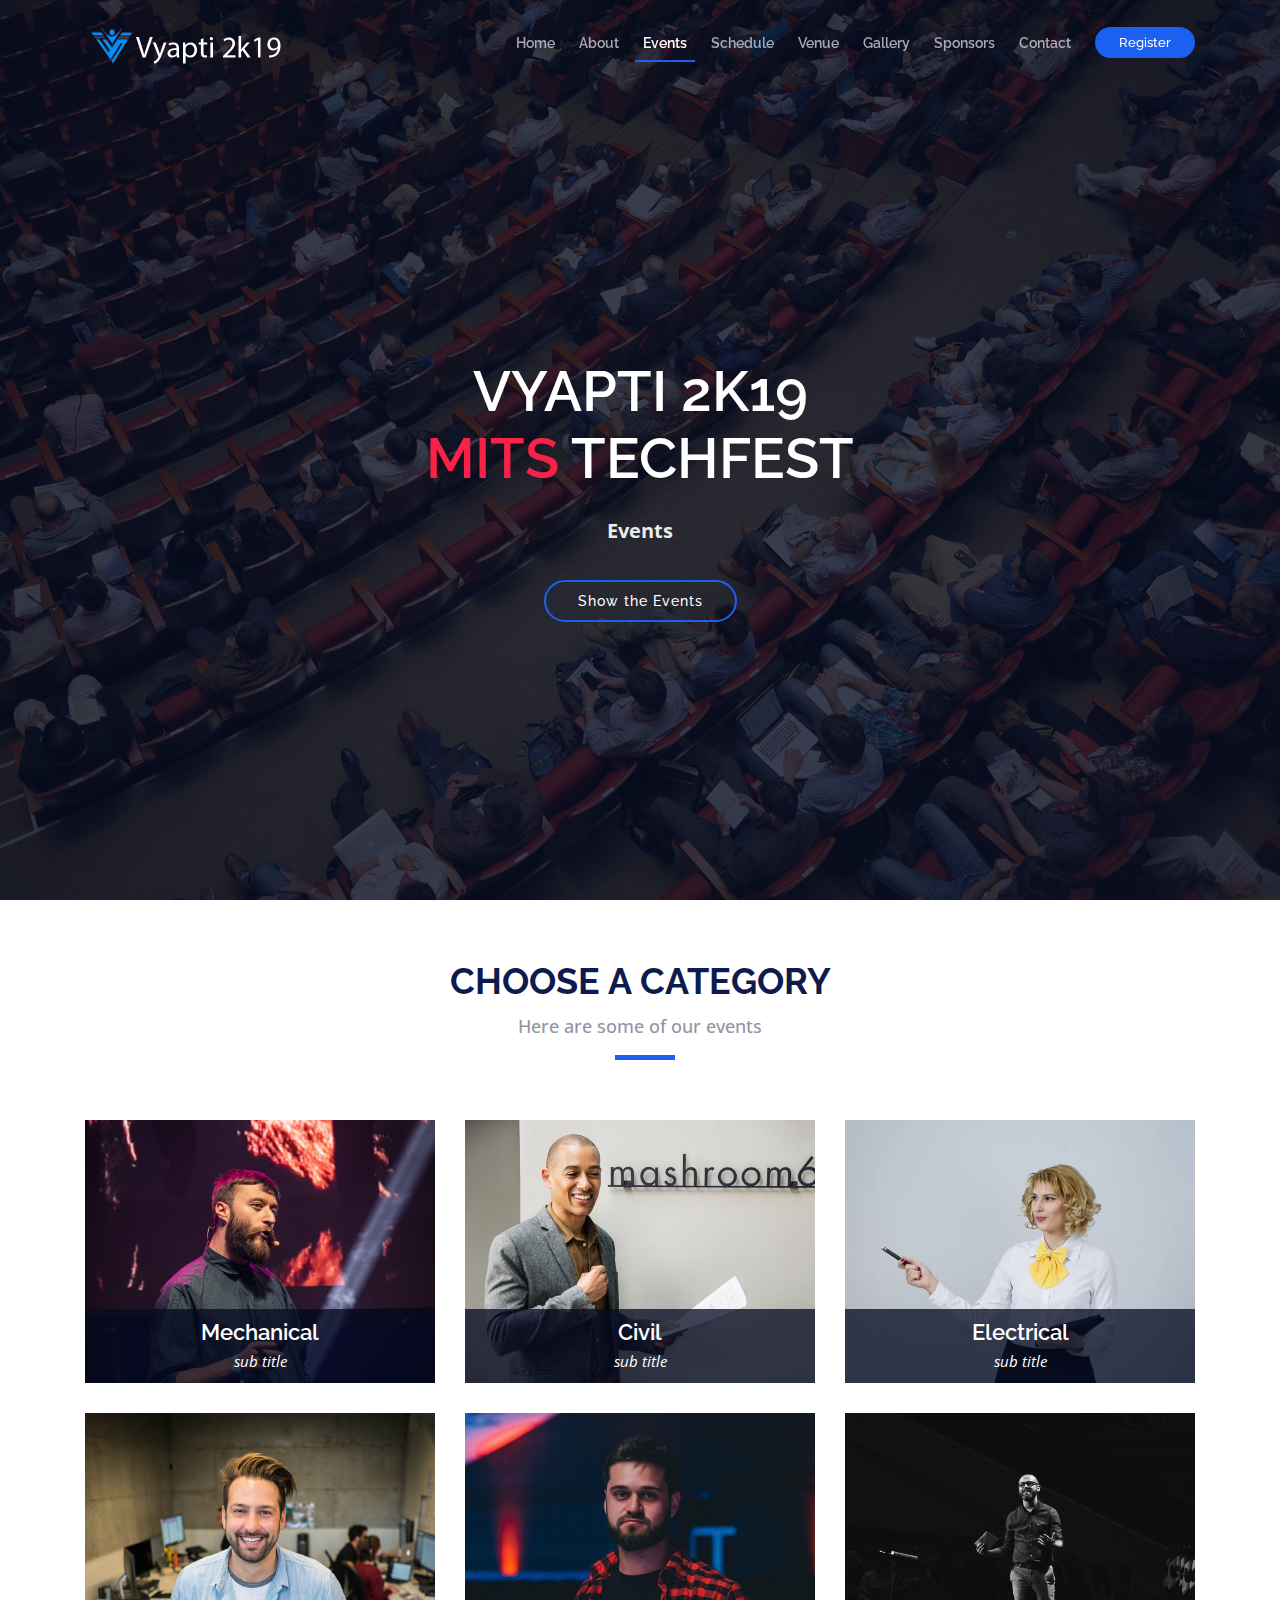
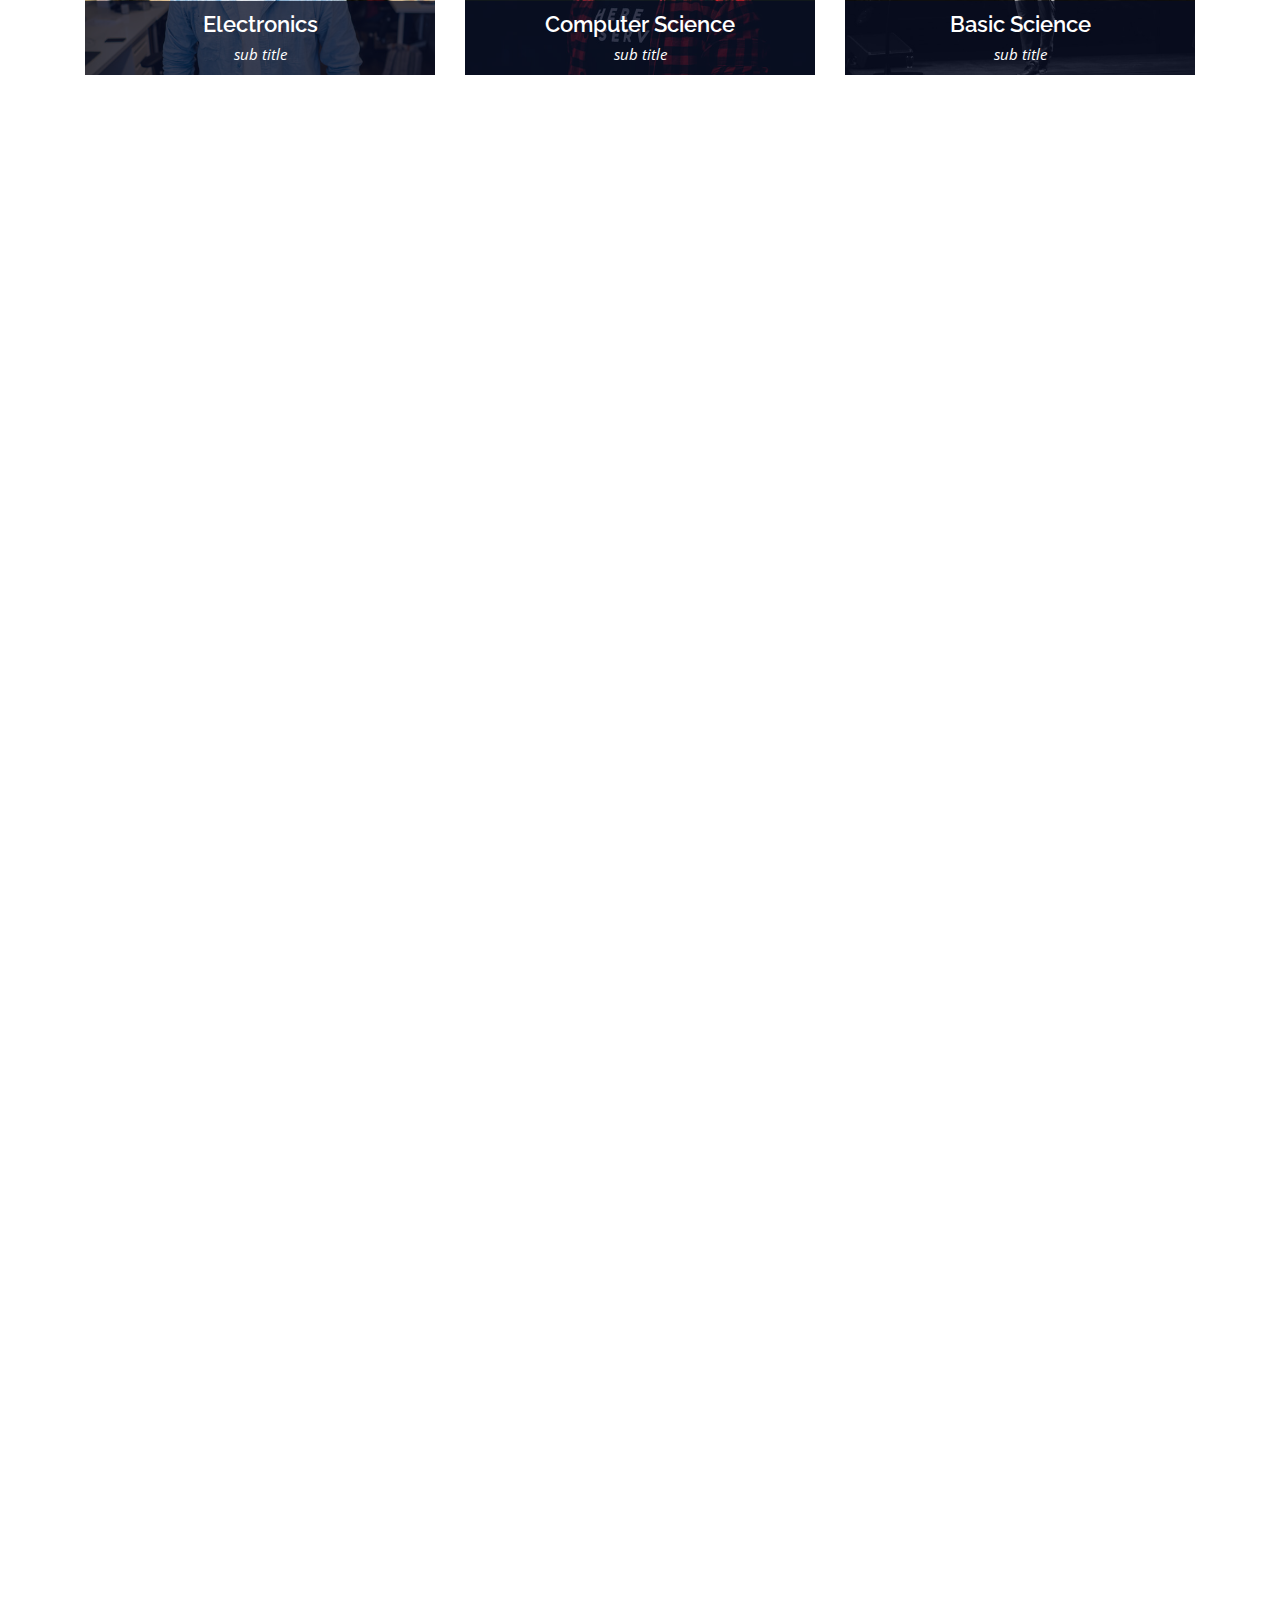
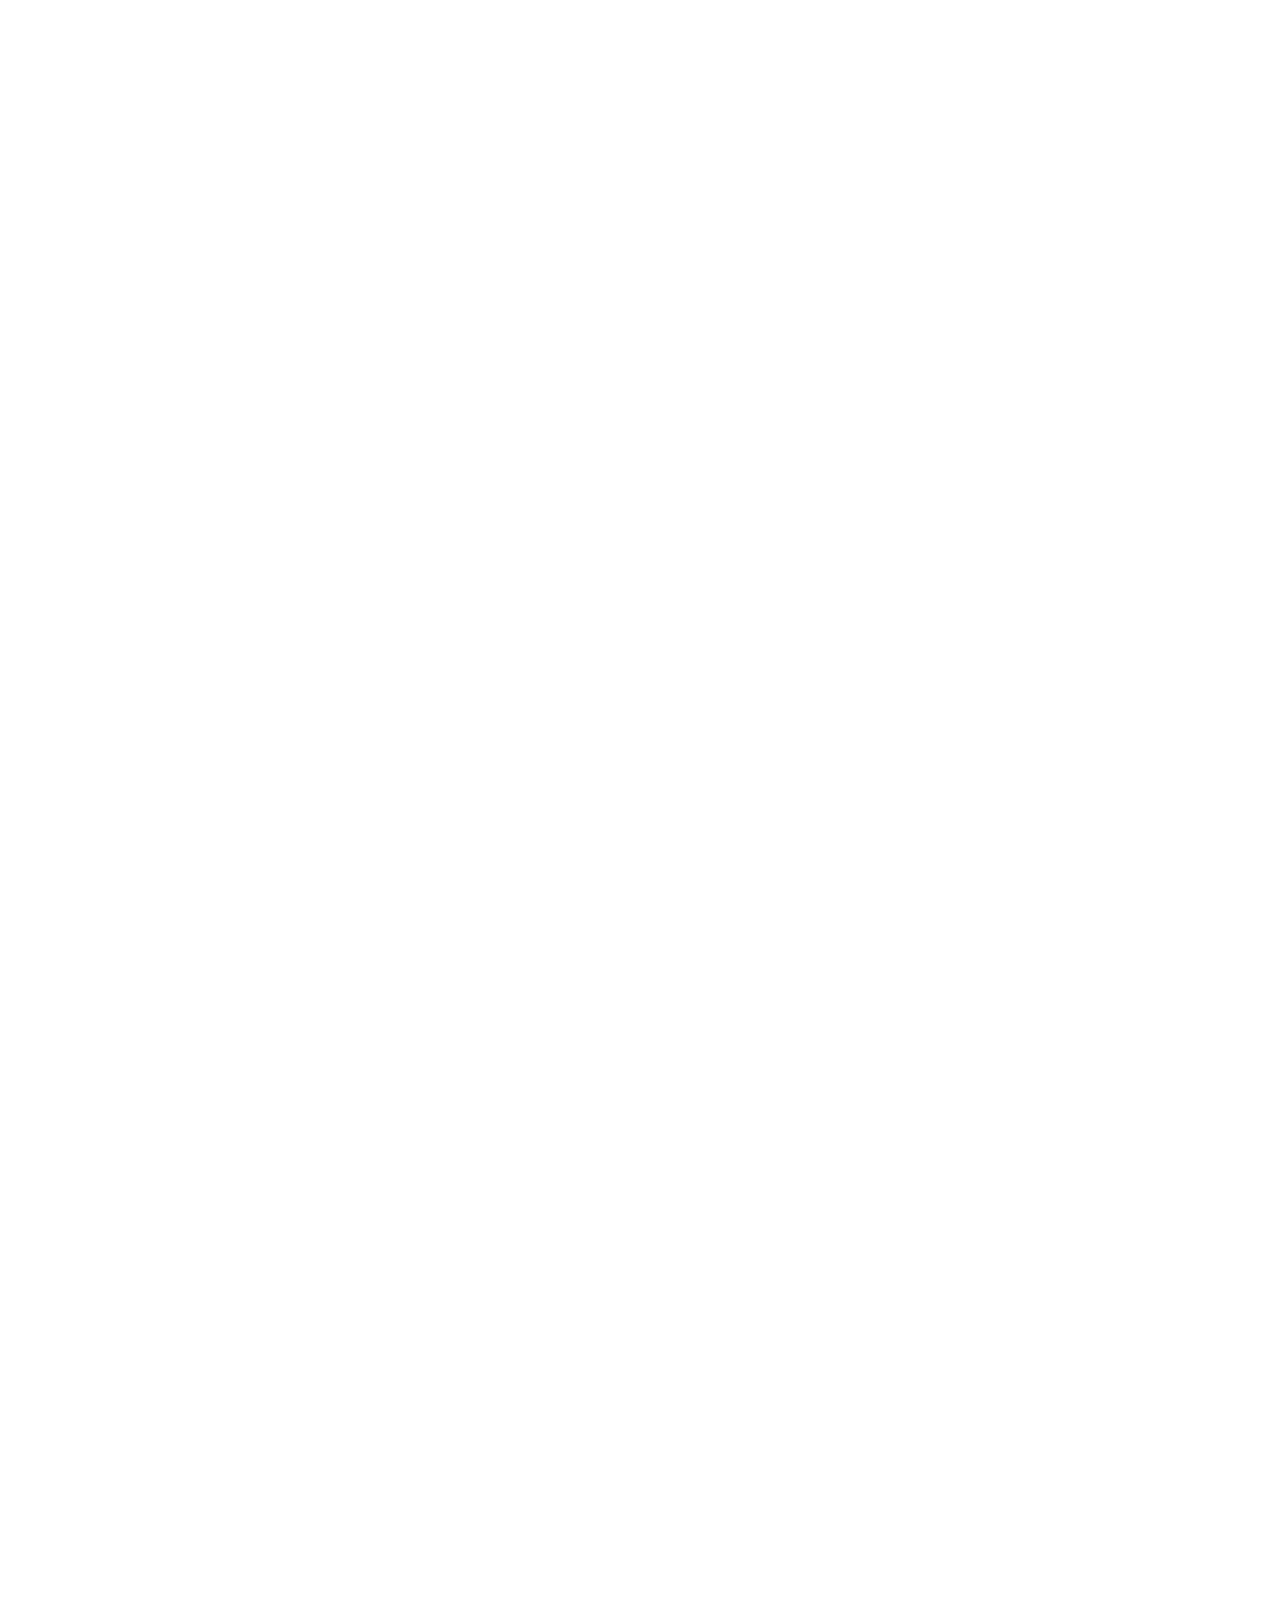
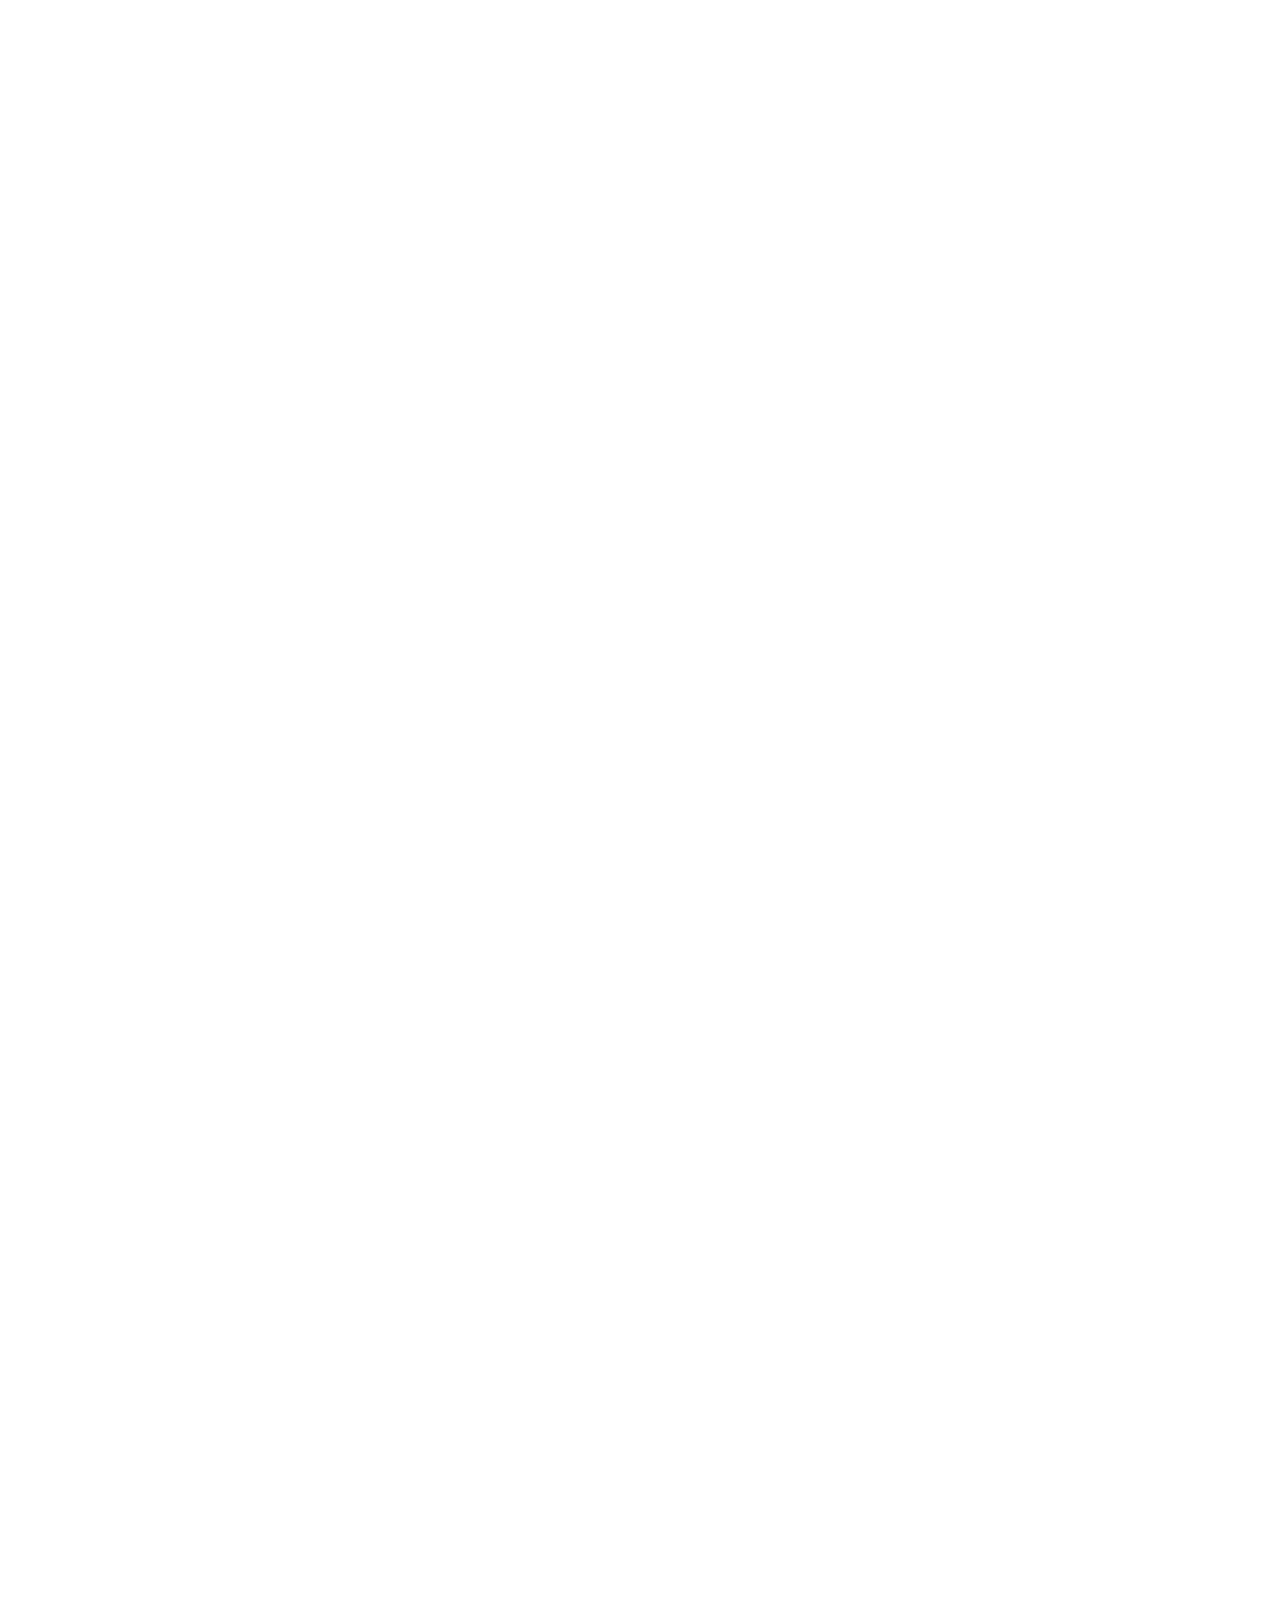
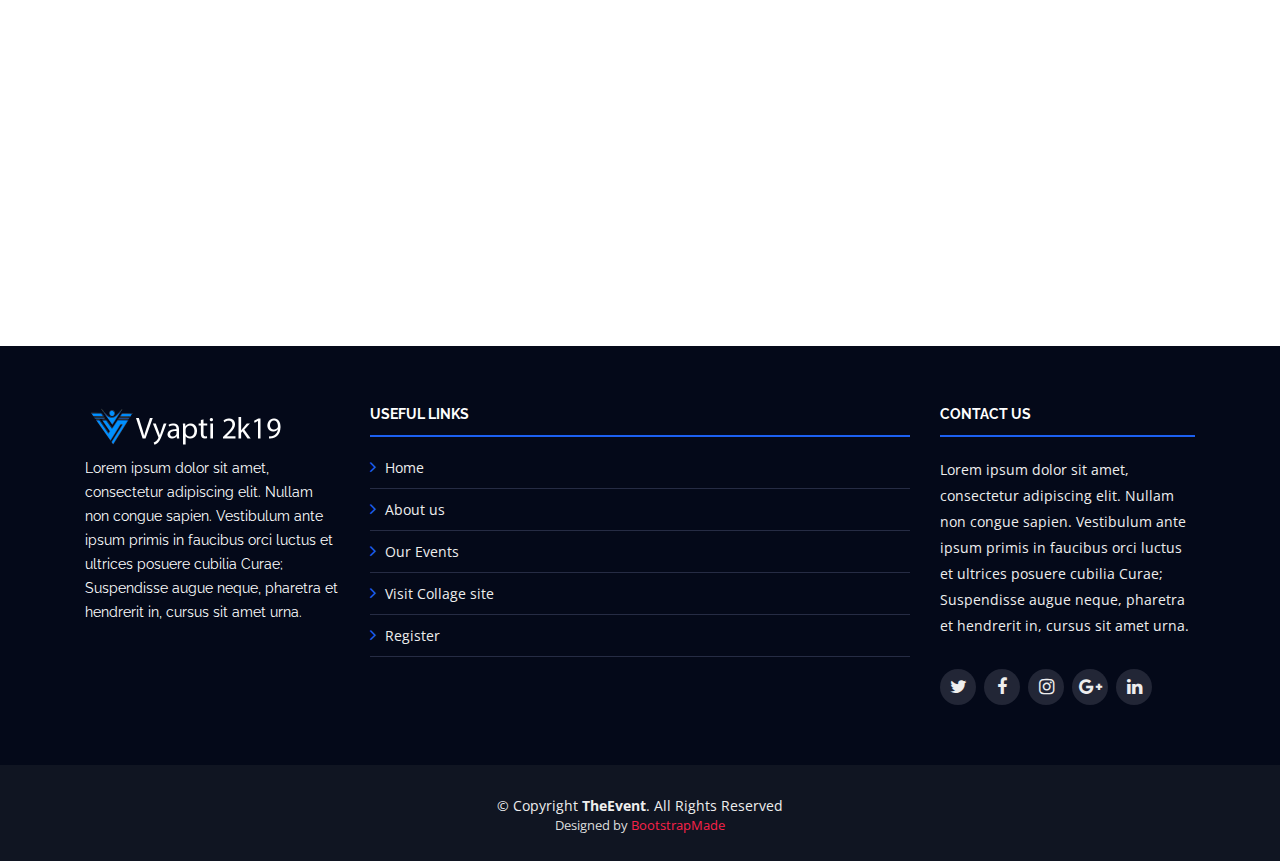
==== commit f344ebde: "Eldhose 7:36pm 14-02-2019" ====
--- a/events.html
+++ b/events.html
@@ -95,91 +95,66 @@
         <div class="row">
           <div class="col-lg-4 col-md-6">
             <div class="speaker">
-              <img src="img/speakers/1.jpg" alt="Speaker 1" class="img-fluid">
-              <div class="details">
-                <h3><a href="speaker-details.html">Event 1</a></h3>
-                <p>Quas alias incidunt</p>
-                <div class="social">
-                  <!-- 
-                  <a href=""><i class="fa fa-twitter"></i></a>
-                  <a href=""><i class="fa fa-facebook"></i></a>
-                  <a href=""><i class="fa fa-google-plus"></i></a>
-                  <a href=""><i class="fa fa-linkedin"></i></a>-->
-                </div>
-              </div>
-            </div>
-          </div>
-          <div class="col-lg-4 col-md-6">
-            <div class="speaker">
-              <img src="img/speakers/2.jpg" alt="Speaker 2" class="img-fluid">
-              <div class="details">
-                <h3><a href="speaker-details.html">Event 2</a></h3>
-                <p>Consequuntur odio aut</p>
-                <div class="social">
-                  <a href=""><i class="fa fa-twitter"></i></a>
-                  <a href=""><i class="fa fa-facebook"></i></a>
-                  <a href=""><i class="fa fa-google-plus"></i></a>
-                  <a href=""><i class="fa fa-linkedin"></i></a>
-                </div>
-              </div>
-            </div>
-          </div>
-          <div class="col-lg-4 col-md-6">
-            <div class="speaker">
-              <img src="img/speakers/3.jpg" alt="Speaker 3" class="img-fluid">
-              <div class="details">
-                <h3><a href="speaker-details.html">Cole Emmerich</a></h3>
-                <p>Fugiat laborum et</p>
-                <div class="social">
-                  <a href=""><i class="fa fa-twitter"></i></a>
-                  <a href=""><i class="fa fa-facebook"></i></a>
-                  <a href=""><i class="fa fa-google-plus"></i></a>
-                  <a href=""><i class="fa fa-linkedin"></i></a>
-                </div>
-              </div>
-            </div>
-          </div>
-          <div class="col-lg-4 col-md-6">
-            <div class="speaker">
-              <img src="img/speakers/4.jpg" alt="Speaker 4" class="img-fluid">
-              <div class="details">
-                <h3><a href="speaker-details.html">Jack Christiansen</a></h3>
-                <p>Debitis iure vero</p>
-                <div class="social">
-                  <a href=""><i class="fa fa-twitter"></i></a>
-                  <a href=""><i class="fa fa-facebook"></i></a>
-                  <a href=""><i class="fa fa-google-plus"></i></a>
-                  <a href=""><i class="fa fa-linkedin"></i></a>
-                </div>
-              </div>
-            </div>
-          </div>
-          <div class="col-lg-4 col-md-6">
-            <div class="speaker">
-              <img src="img/speakers/5.jpg" alt="Speaker 5" class="img-fluid">
-              <div class="details">
-                <h3><a href="speaker-details.html">Alejandrin Littel</a></h3>
-                <p>Qui molestiae natus</p>
-                <div class="social">
-                  <a href=""><i class="fa fa-twitter"></i></a>
-                  <a href=""><i class="fa fa-facebook"></i></a>
-                  <a href=""><i class="fa fa-google-plus"></i></a>
-                  <a href=""><i class="fa fa-linkedin"></i></a>
-                </div>
-              </div>
-            </div>
-          </div>
-          <div class="col-lg-4 col-md-6">
-            <div class="speaker">
-              <img src="img/speakers/6.jpg" alt="Speaker 6" class="img-fluid">
-              <div class="details">
-                <h3><a href="speaker-details.html">Willow Trantow</a></h3>
-                <p>Non autem dicta</p>
-                <div class="social">
-                  <a href=""><i class="fa fa-twitter"></i></a>
-                  <a href=""><i class="fa fa-facebook"></i></a>
-                  <a href=""><i class="fa fa-google-plus"></i></a>
-                  <a href=""><i class="fa fa-linkedin"></i></a>
+              <a href="#speakers2" class="scrollto"><img src="img/speakers/1.jpg" alt="Speaker 1" class="img-fluid animatezoom"></a>
+              <div class="details">
+                <h3><a href="#speakers2" class="scrollto">Mechanical</a></h3>
+                <p>sub title</p>
+                <div class="social">
+                </div>
+              </div>
+            </div>
+          </div>
+          <div class="col-lg-4 col-md-6">
+            <div class="speaker">
+              <a href="#speakers3" class="scrollto"><img src="img/speakers/2.jpg" alt="Speaker 2" class="img-fluid animatezoom"></a>
+              <div class="details">
+                <h3><a href="#speakers3" class="scrollto">Civil</a></h3>
+                <p>sub title</p>
+                <div class="social">
+                </div>
+              </div>
+            </div>
+          </div>
+          <div class="col-lg-4 col-md-6">
+            <div class="speaker">
+              <a href="#speakers4" class="scrollto"><img src="img/speakers/3.jpg" alt="Speaker 3" class="img-fluid animatezoom"></a>
+              <div class="details">
+                <h3><a href="#speakers4" class="scrollto">Electrical</a></h3>
+                <p>sub title</p>
+                <div class="social">
+                </div>
+              </div>
+            </div>
+          </div>
+          <div class="col-lg-4 col-md-6">
+            <div class="speaker">
+              <a href="#speakers5" class="scrollto"><img src="img/speakers/4.jpg" alt="Speaker 4" class="img-fluid animatezoom"></a>
+              <div class="details">
+                <h3><a href="#speakers5" class="scrollto">Electronics</a></h3>
+                <p>sub title</p>
+                <div class="social">
+                </div>
+              </div>
+            </div>
+          </div>
+          <div class="col-lg-4 col-md-6">
+            <div class="speaker">
+              <a href="#speakers6" class="scrollto"><img src="img/speakers/5.jpg" alt="Speaker 5" class="img-fluid animatezoom"></a>
+              <div class="details">
+                <h3><a href="#speakers6" class="scrollto">Computer Science</a></h3>
+                <p>sub title</p>
+                <div class="social">
+                </div>
+              </div>
+            </div>
+          </div>
+          <div class="col-lg-4 col-md-6">
+            <div class="speaker">
+              <a href="#speakers7" class="scrollto"><img src="img/speakers/6.jpg" alt="Speaker 6" class="img-fluid animatezoom"></a>
+              <div class="details">
+                <h3><a href="#speakers7" class="scrollto">Basic Science</a></h3>
+                <p>sub title</p>
+                <div class="social">
                 </div>
               </div>
             </div>
@@ -717,7 +692,7 @@
     <!--==========================
       Speakers Section
     ============================-->
-    <section id="speakers" class="wow fadeInUp spsec">
+    <section id="speakers7" class="wow fadeInUp spsec">
       <div class="container">
         <div class="section-header">
           <h2>Basic Science And Humanitics</h2>
--- a/css/style.css
+++ b/css/style.css
@@ -707,17 +707,17 @@
 # Speakers Section
 --------------------------------------------------------------*/
 
-#speakers {
+.spsec {
   padding: 60px 0 30px 0;
 }
 
-#speakers .speaker {
+.spsec .speaker {
   position: relative;
   overflow: hidden;
   margin-bottom: 30px;
 }
 
-#speakers .speaker .details {
+.spsec .speaker .details {
   background: rgba(6, 12, 34, 0.76);
   position: absolute;
   left: 0;
@@ -728,52 +728,52 @@
   transition: all 300ms cubic-bezier(0.645, 0.045, 0.355, 1);
 }
 
-#speakers .speaker .details h3 {
+.spsec .speaker .details h3 {
   color: #fff;
   font-size: 22px;
   font-weight: 600;
   margin-bottom: 5px;
 }
 
-#speakers .speaker .details p {
+.spsec .speaker .details p {
   color: #fff;
   font-size: 15px;
   margin-bottom: 10px;
   font-style: italic;
 }
 
-#speakers .speaker .details .social {
+.spsec .speaker .details .social {
   height: 30px;
 }
 
-#speakers .speaker .details a {
-  color: #fff;
-}
-
-#speakers .speaker .details a:hover {
+.spsec .speaker .details a {
+  color: #fff;
+}
+
+.spsec .speaker .details a:hover {
   color: #f82249;
 }
 
-#speakers .speaker:hover .details {
+.spsec .speaker:hover .details {
   bottom: 0;
 }
 
-#speakers-details {
+.spsec-details {
   padding: 60px 0;
 }
 
-#speakers-details .details h2 {
+.spsec-details .details h2 {
   color: #112363;
   font-size: 28px;
   font-weight: 700;
   margin-bottom: 10px;
 }
 
-#speakers-details .details .social {
+.spsec-details .details .social {
   margin-bottom: 15px;
 }
 
-#speakers-details .details .social a {
+.spsec-details .details .social a {
   background: #e9edfb;
   color: #112363;
   line-height: 1;
@@ -785,16 +785,16 @@
   padding-top: 9px;
 }
 
-#speakers-details .details .social a:hover {
+.spsec-details .details .social a:hover {
   background: #f82249;
   color: #fff;
 }
 
-#speakers-details .details .social a i {
+.spsec-details .details .social a i {
   font-size: 18px;
 }
 
-#speakers-details .details p {
+.spsec-details .details p {
   color: #112363;
   font-size: 15px;
   margin-bottom: 10px;
@@ -1678,4 +1678,13 @@
   #subscribe button {
     margin-top: 10px;
   }
+}
+
+.animatezoom{
+        transform: scale(1);
+        transition: transform 1s;
+}
+
+.animatezoom:hover{
+        transform: scale(1.3);
 }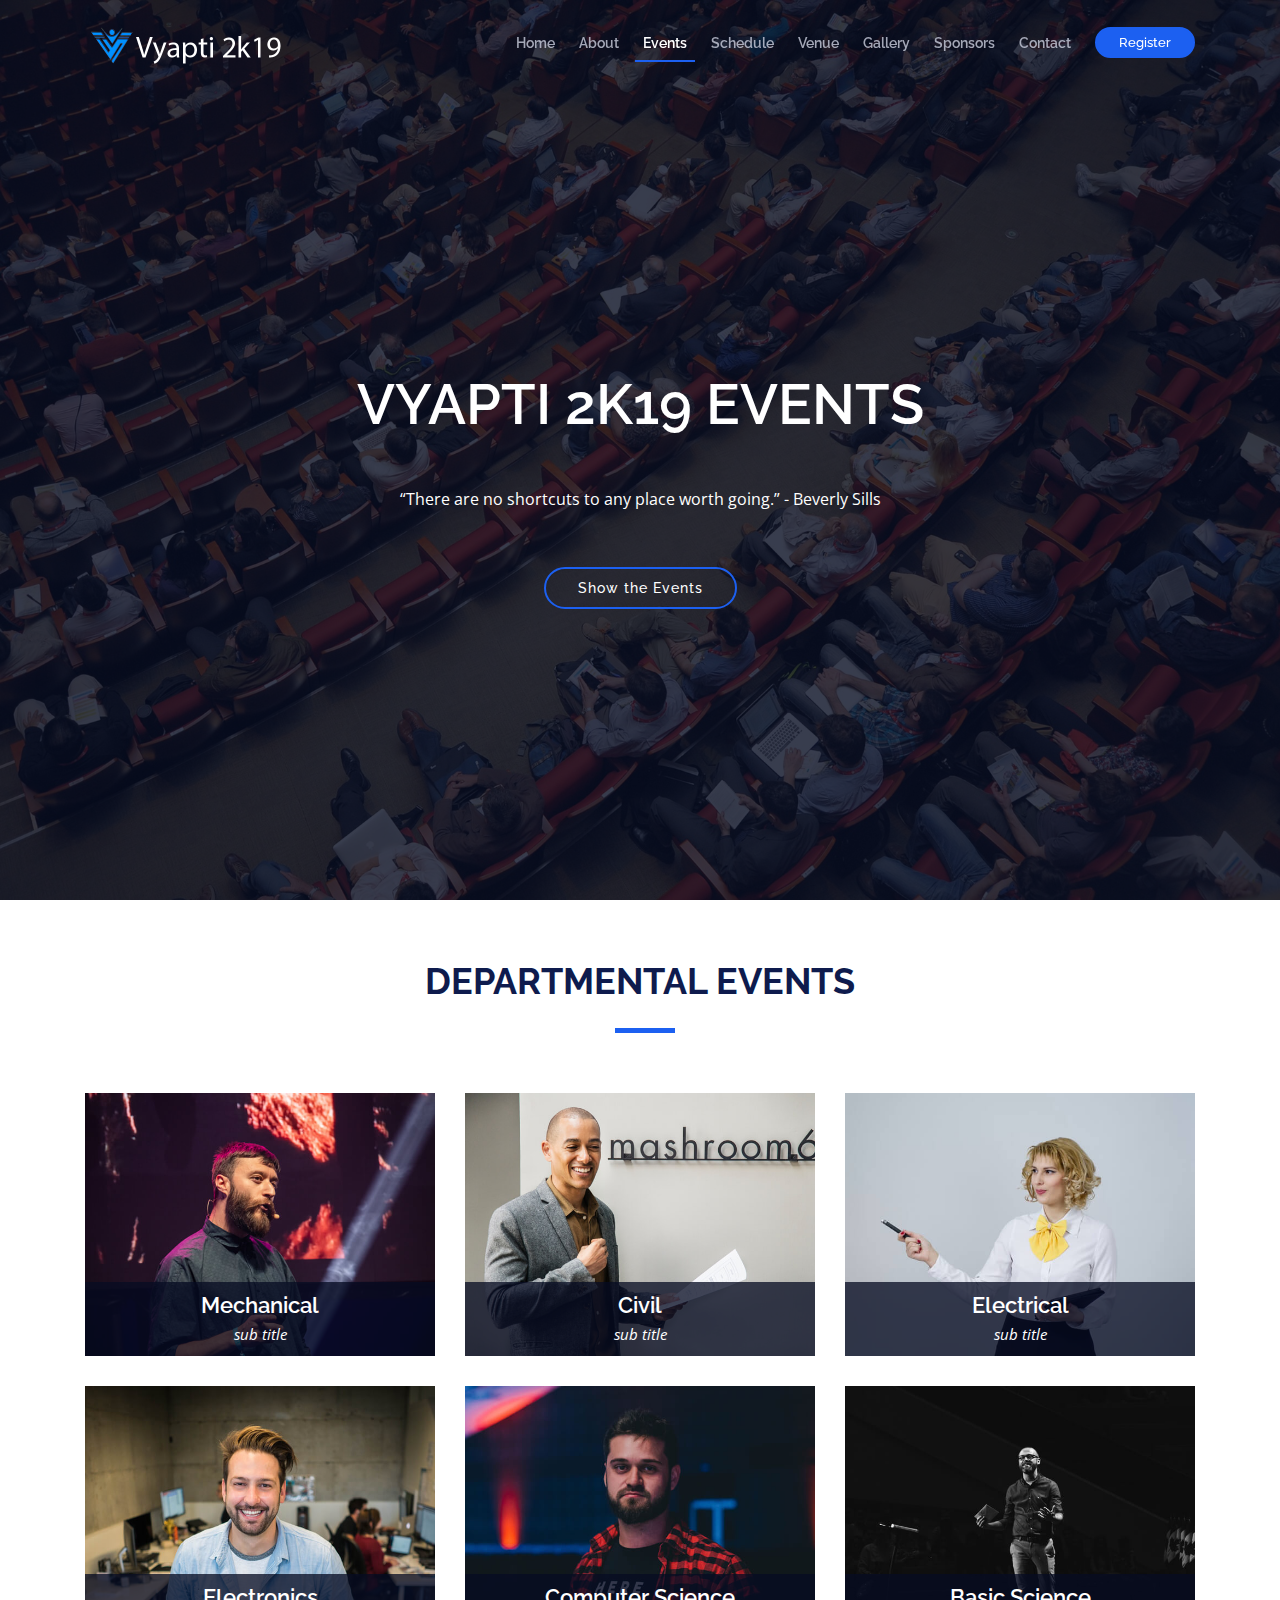
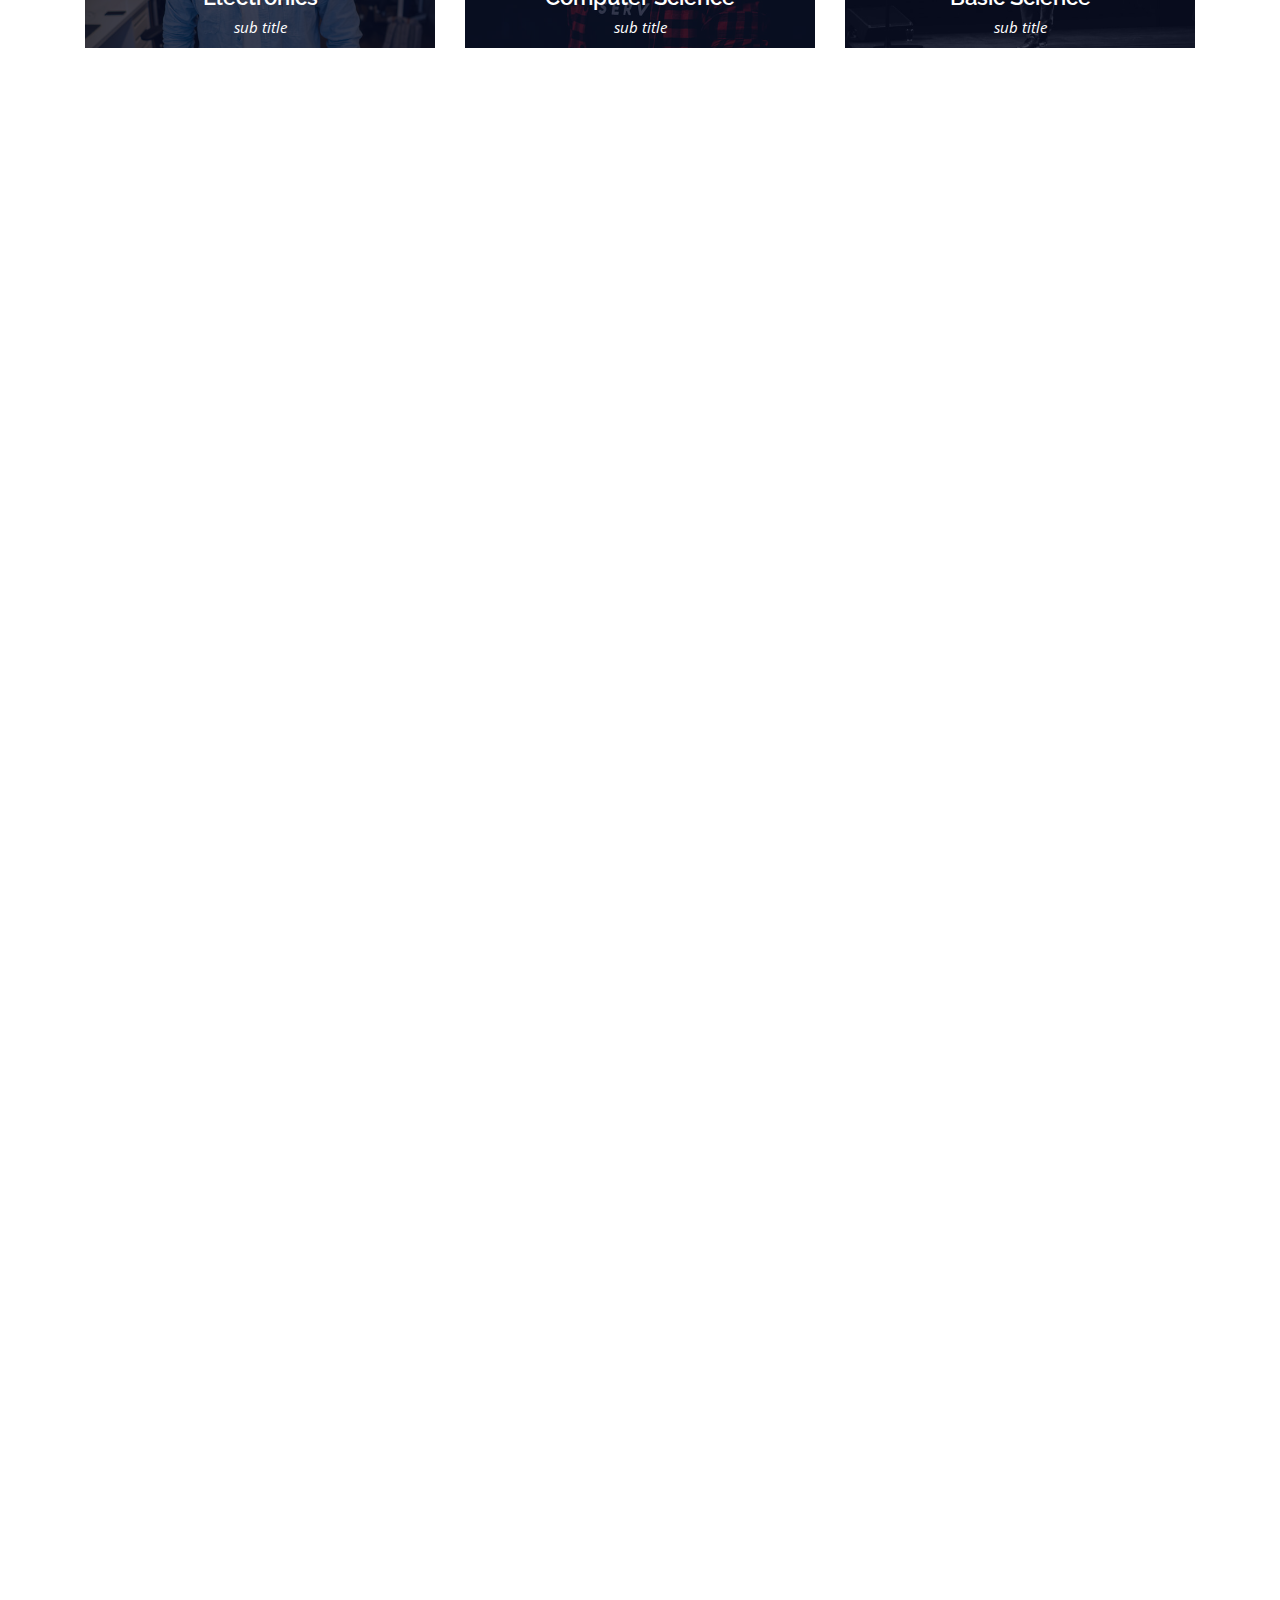
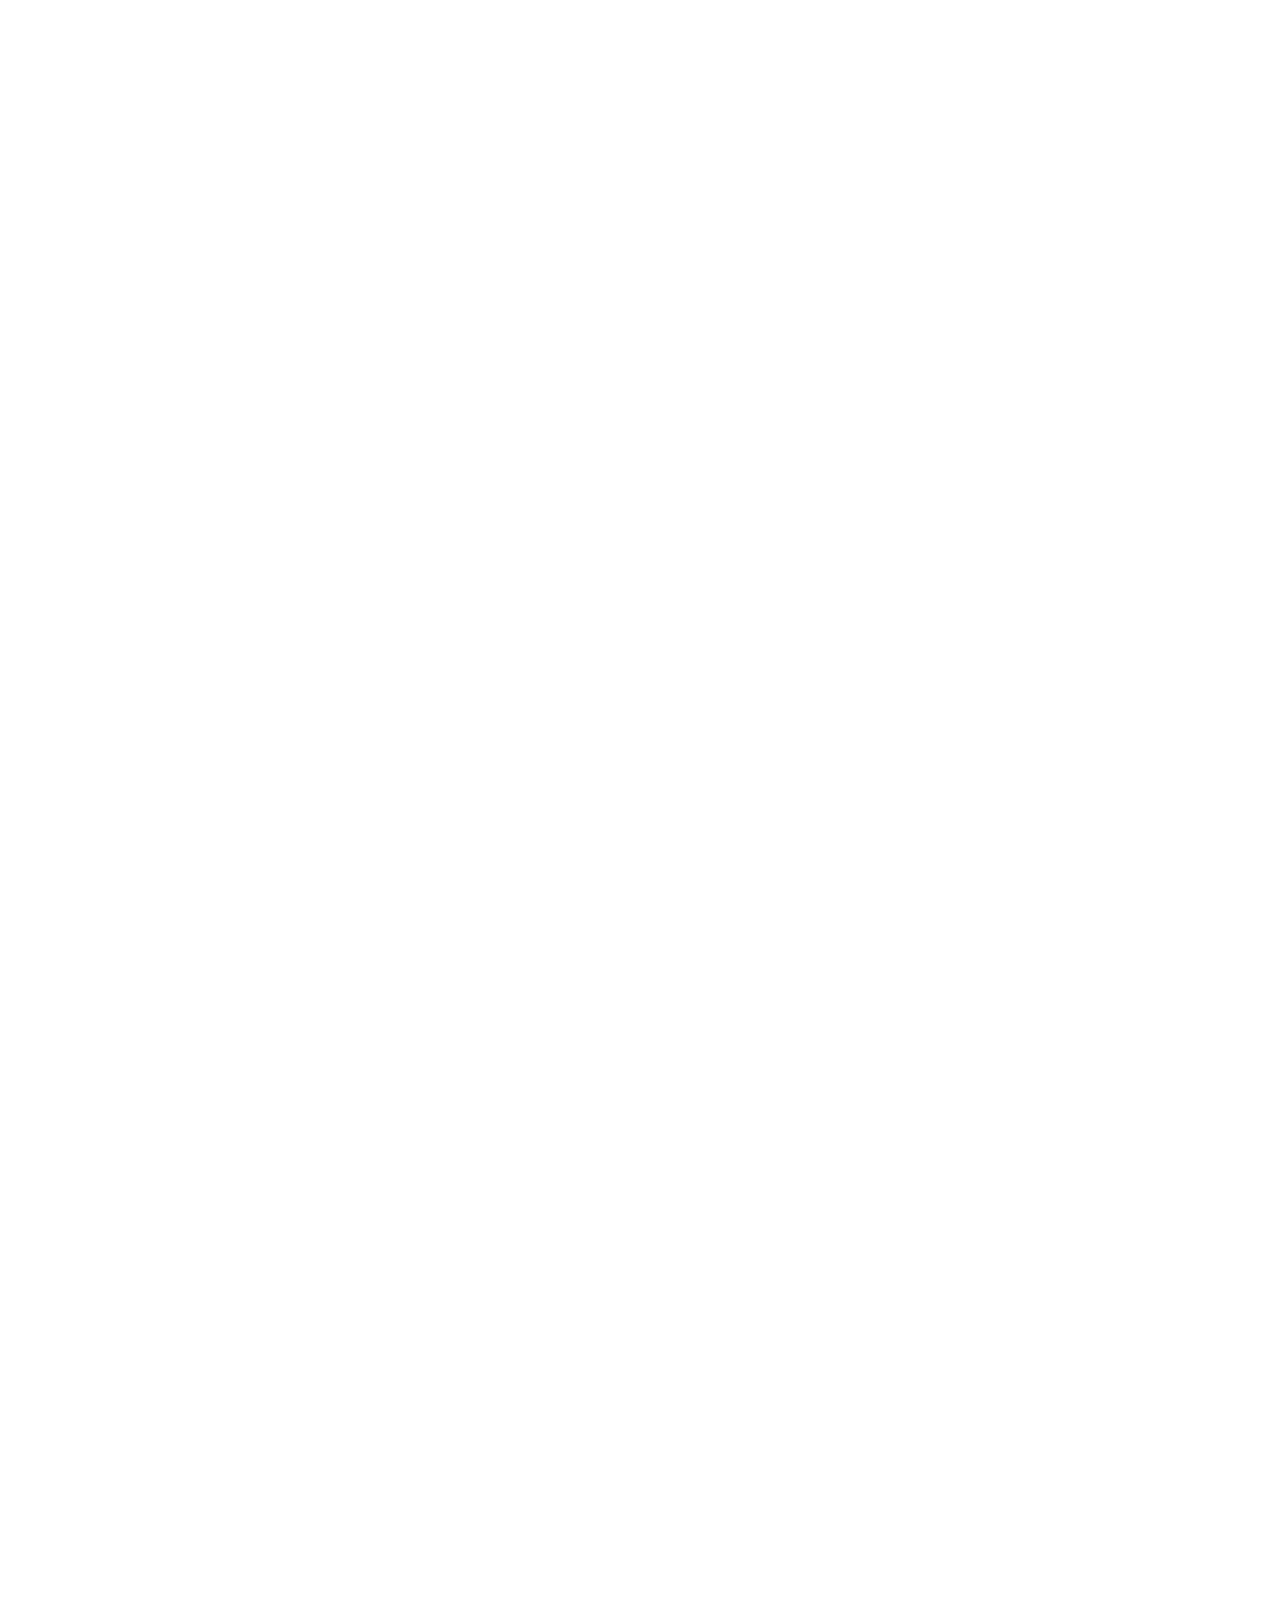
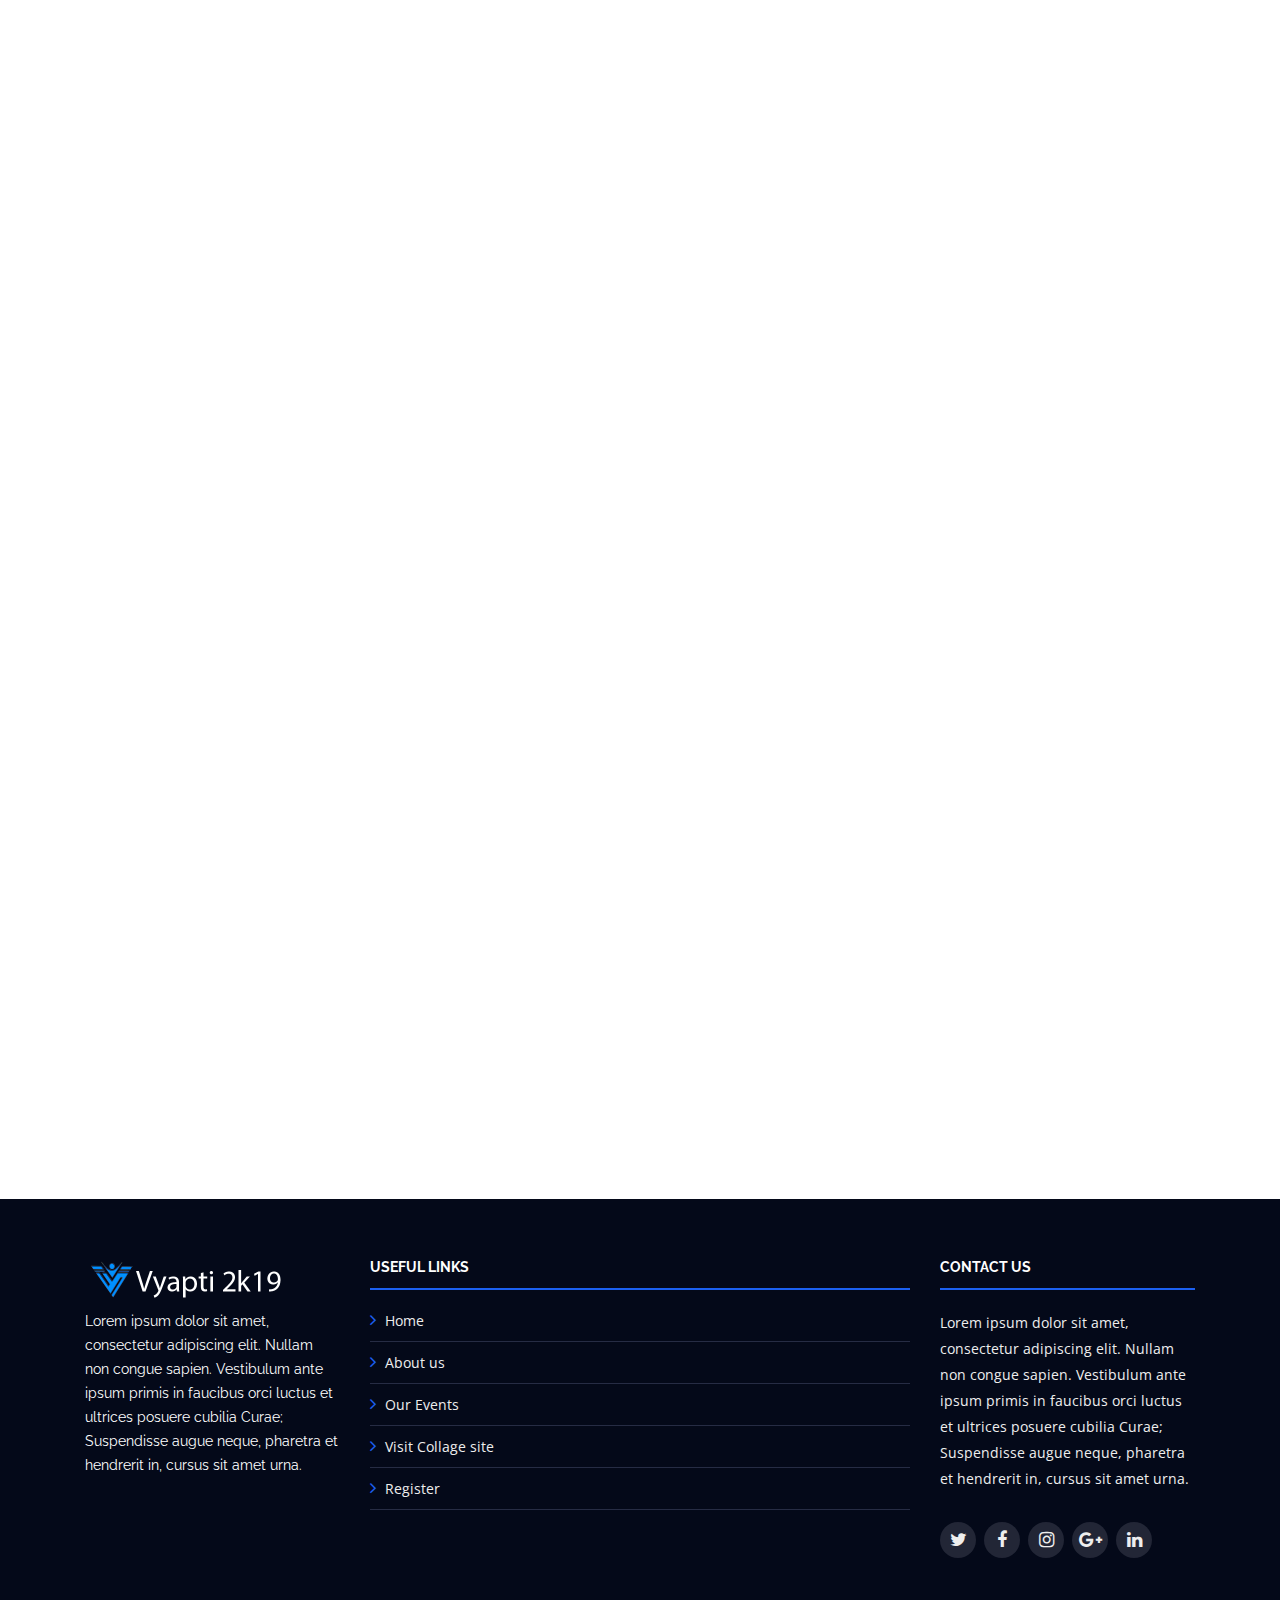
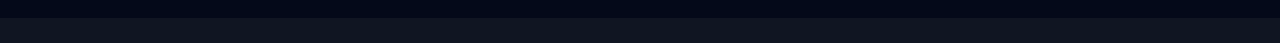
==== commit 1a2e6c61: "Eldhose 10:22pm 14-02-2019" ====
--- a/events.html
+++ b/events.html
@@ -72,8 +72,11 @@
   ============================-->
   <section id="intro">
     <div class="intro-container wow fadeIn">
-      <h1 class="mb-4 pb-0">Vyapti 2k19<br><span>MITS</span> Techfest</h1>
-      <p class="mb-4 pb-0">Events</p>
+      <h1 class="mb-4 pb-0">Vyapti 2k19 Events</h1>
+      <p class="mb-4 pb-0">
+          <blockquote style="color: white;">
+          “There are no shortcuts to any place worth going.” - Beverly Sills
+        </blockquote></p>
       <!--<a href="https://www.youtube.com/watch?v=jDDaplaOz7Q" class="venobox play-btn mb-4" data-vbtype="video"
         data-autoplay="true"></a>-->
       <a href="#speakers1" class="about-btn scrollto">Show the Events</a>
@@ -88,8 +91,8 @@
     <section id="speakers1" class="wow fadeInUp spsec">
       <div class="container">
         <div class="section-header">
-          <h2>Choose a category</h2>
-          <p>Here are some of our events</p>
+          <h2>Departmental Events</h2>
+          <p></p>
         </div>
 
         <div class="row">
@@ -161,103 +164,69 @@
           </div>
         </div>
       </div>
-
     </section>
+    <!--==========================
+      Speakers Section
+    ============================-->
     <section id="speakers2" class="wow fadeInUp spsec">
       <div class="container">
         <div class="section-header">
-          <h2>Mechanical Department</h2>
-          <p>Here are some of our events</p>
+          <h2>MECHANICAL DEPARTMENT</h2>
+          <!--<p>Here are some of our events</p>-->
         </div>
 
         <div class="row">
           <div class="col-lg-4 col-md-6">
             <div class="speaker">
-              <img src="img/speakers/1.jpg" alt="Speaker 1" class="img-fluid">
-              <div class="details">
-                <h3><a href="speaker-details.html">Event 1</a></h3>
-                <p>Quas alias incidunt</p>
-                <div class="social">
-                  <!-- 
-                  <a href=""><i class="fa fa-twitter"></i></a>
-                  <a href=""><i class="fa fa-facebook"></i></a>
-                  <a href=""><i class="fa fa-google-plus"></i></a>
-                  <a href=""><i class="fa fa-linkedin"></i></a>-->
-                </div>
-              </div>
-            </div>
-          </div>
-          <div class="col-lg-4 col-md-6">
-            <div class="speaker">
-              <img src="img/speakers/2.jpg" alt="Speaker 2" class="img-fluid">
-              <div class="details">
-                <h3><a href="speaker-details.html">Event 2</a></h3>
-                <p>Consequuntur odio aut</p>
-                <div class="social">
-                  <a href=""><i class="fa fa-twitter"></i></a>
-                  <a href=""><i class="fa fa-facebook"></i></a>
-                  <a href=""><i class="fa fa-google-plus"></i></a>
-                  <a href=""><i class="fa fa-linkedin"></i></a>
-                </div>
-              </div>
-            </div>
-          </div>
-          <div class="col-lg-4 col-md-6">
-            <div class="speaker">
-              <img src="img/speakers/3.jpg" alt="Speaker 3" class="img-fluid">
-              <div class="details">
-                <h3><a href="speaker-details.html">Cole Emmerich</a></h3>
-                <p>Fugiat laborum et</p>
-                <div class="social">
-                  <a href=""><i class="fa fa-twitter"></i></a>
-                  <a href=""><i class="fa fa-facebook"></i></a>
-                  <a href=""><i class="fa fa-google-plus"></i></a>
-                  <a href=""><i class="fa fa-linkedin"></i></a>
-                </div>
-              </div>
-            </div>
-          </div>
-          <div class="col-lg-4 col-md-6">
-            <div class="speaker">
-              <img src="img/speakers/4.jpg" alt="Speaker 4" class="img-fluid">
-              <div class="details">
-                <h3><a href="speaker-details.html">Jack Christiansen</a></h3>
-                <p>Debitis iure vero</p>
-                <div class="social">
-                  <a href=""><i class="fa fa-twitter"></i></a>
-                  <a href=""><i class="fa fa-facebook"></i></a>
-                  <a href=""><i class="fa fa-google-plus"></i></a>
-                  <a href=""><i class="fa fa-linkedin"></i></a>
-                </div>
-              </div>
-            </div>
-          </div>
-          <div class="col-lg-4 col-md-6">
-            <div class="speaker">
-              <img src="img/speakers/5.jpg" alt="Speaker 5" class="img-fluid">
-              <div class="details">
-                <h3><a href="speaker-details.html">Alejandrin Littel</a></h3>
-                <p>Qui molestiae natus</p>
-                <div class="social">
-                  <a href=""><i class="fa fa-twitter"></i></a>
-                  <a href=""><i class="fa fa-facebook"></i></a>
-                  <a href=""><i class="fa fa-google-plus"></i></a>
-                  <a href=""><i class="fa fa-linkedin"></i></a>
-                </div>
-              </div>
-            </div>
-          </div>
-          <div class="col-lg-4 col-md-6">
-            <div class="speaker">
-              <img src="img/speakers/6.jpg" alt="Speaker 6" class="img-fluid">
-              <div class="details">
-                <h3><a href="speaker-details.html">Willow Trantow</a></h3>
-                <p>Non autem dicta</p>
-                <div class="social">
-                  <a href=""><i class="fa fa-twitter"></i></a>
-                  <a href=""><i class="fa fa-facebook"></i></a>
-                  <a href=""><i class="fa fa-google-plus"></i></a>
-                  <a href=""><i class="fa fa-linkedin"></i></a>
+              <a href=""><img src="img/mech/m06.jpg" alt="GLADIATOR - BEST MANAGER EVENT" class="img-fluid animatezoom"></a>
+              <div class="details">
+                <h3><a href="">GLADIATOR</a></h3>
+                <p>- BEST MANAGER EVENT</p>
+                <div class="social">
+                </div>
+              </div>
+            </div>
+          </div>
+          <div class="col-lg-4 col-md-6">
+            <div class="speaker">
+              <a href=""><img src="img/mech/m07.jpg" alt="EXHIBITION – THEME: MEN AND MACHINE" class="img-fluid animatezoom"></a>
+              <div class="details">
+                <h3><a href="">EXHIBITION</a></h3>
+                <p>– THEME : MEN AND MACHINE</p>
+                <div class="social">
+                </div>
+              </div>
+            </div>
+          </div>
+          <div class="col-lg-4 col-md-6">
+            <div class="speaker">
+              <a href=""><img src="img/mech/m03.jpg" alt="ROBO SOCCER" class="img-fluid animatezoom"></a>
+              <div class="details">
+                <h3><a href="">ROBO SOCCER</a></h3>
+                <p>sub title</p>
+                <div class="social">
+                </div>
+              </div>
+            </div>
+          </div>
+          <div class="col-lg-4 col-md-6">
+            <div class="speaker">
+              <a href=""><img src="img/mech/m04.jpg" alt="Wet 'n Wild" class="img-fluid animatezoom"></a>
+              <div class="details">
+                <h3><a href="">Wet 'n Wild</a></h3>
+                <p>sub title</p>
+                <div class="social">
+                </div>
+              </div>
+            </div>
+          </div>
+          <div class="col-lg-4 col-md-6">
+            <div class="speaker">
+              <a href=""><img src="img/mech/m05.jpg" alt="Project X" class="img-fluid animatezoom"></a>
+              <div class="details">
+                <h3><a href="">Project X</a></h3>
+                <p>sub title</p>
+                <div class="social">
                 </div>
               </div>
             </div>
@@ -271,105 +240,35 @@
     <section id="speakers3" class="wow fadeInUp spsec">
       <div class="container">
         <div class="section-header">
-          <h2>Civil</h2>
-          <p>Here are some of our events</p>
+          <h2>CIVIL DEPARTMENT</h2>
+          <!--<p>Here are some of our events</p>-->
         </div>
 
         <div class="row">
           <div class="col-lg-4 col-md-6">
             <div class="speaker">
-              <img src="img/speakers/1.jpg" alt="Speaker 1" class="img-fluid">
-              <div class="details">
-                <h3><a href="speaker-details.html">Event 1</a></h3>
-                <p>Quas alias incidunt</p>
-                <div class="social">
-                  <!-- 
-                  <a href=""><i class="fa fa-twitter"></i></a>
-                  <a href=""><i class="fa fa-facebook"></i></a>
-                  <a href=""><i class="fa fa-google-plus"></i></a>
-                  <a href=""><i class="fa fa-linkedin"></i></a>-->
-                </div>
-              </div>
-            </div>
-          </div>
-          <div class="col-lg-4 col-md-6">
-            <div class="speaker">
-              <img src="img/speakers/2.jpg" alt="Speaker 2" class="img-fluid">
-              <div class="details">
-                <h3><a href="speaker-details.html">Event 2</a></h3>
-                <p>Consequuntur odio aut</p>
-                <div class="social">
-                  <a href=""><i class="fa fa-twitter"></i></a>
-                  <a href=""><i class="fa fa-facebook"></i></a>
-                  <a href=""><i class="fa fa-google-plus"></i></a>
-                  <a href=""><i class="fa fa-linkedin"></i></a>
-                </div>
-              </div>
-            </div>
-          </div>
-          <div class="col-lg-4 col-md-6">
-            <div class="speaker">
-              <img src="img/speakers/3.jpg" alt="Speaker 3" class="img-fluid">
-              <div class="details">
-                <h3><a href="speaker-details.html">Cole Emmerich</a></h3>
-                <p>Fugiat laborum et</p>
-                <div class="social">
-                  <a href=""><i class="fa fa-twitter"></i></a>
-                  <a href=""><i class="fa fa-facebook"></i></a>
-                  <a href=""><i class="fa fa-google-plus"></i></a>
-                  <a href=""><i class="fa fa-linkedin"></i></a>
-                </div>
-              </div>
-            </div>
-          </div>
-          <div class="col-lg-4 col-md-6">
-            <div class="speaker">
-              <img src="img/speakers/4.jpg" alt="Speaker 4" class="img-fluid">
-              <div class="details">
-                <h3><a href="speaker-details.html">Jack Christiansen</a></h3>
-                <p>Debitis iure vero</p>
-                <div class="social">
-                  <a href=""><i class="fa fa-twitter"></i></a>
-                  <a href=""><i class="fa fa-facebook"></i></a>
-                  <a href=""><i class="fa fa-google-plus"></i></a>
-                  <a href=""><i class="fa fa-linkedin"></i></a>
-                </div>
-              </div>
-            </div>
-          </div>
-          <div class="col-lg-4 col-md-6">
-            <div class="speaker">
-              <img src="img/speakers/5.jpg" alt="Speaker 5" class="img-fluid">
-              <div class="details">
-                <h3><a href="speaker-details.html">Alejandrin Littel</a></h3>
-                <p>Qui molestiae natus</p>
-                <div class="social">
-                  <a href=""><i class="fa fa-twitter"></i></a>
-                  <a href=""><i class="fa fa-facebook"></i></a>
-                  <a href=""><i class="fa fa-google-plus"></i></a>
-                  <a href=""><i class="fa fa-linkedin"></i></a>
-                </div>
-              </div>
-            </div>
-          </div>
-          <div class="col-lg-4 col-md-6">
-            <div class="speaker">
-              <img src="img/speakers/6.jpg" alt="Speaker 6" class="img-fluid">
-              <div class="details">
-                <h3><a href="speaker-details.html">Willow Trantow</a></h3>
-                <p>Non autem dicta</p>
-                <div class="social">
-                  <a href=""><i class="fa fa-twitter"></i></a>
-                  <a href=""><i class="fa fa-facebook"></i></a>
-                  <a href=""><i class="fa fa-google-plus"></i></a>
-                  <a href=""><i class="fa fa-linkedin"></i></a>
-                </div>
-              </div>
-            </div>
-          </div>
-        </div>
-      </div>
-
+              <a href=""><img src="img/ceng/ce01.jpg" alt="CONSILIUM" class="img-fluid animatezoom"></a>
+              <div class="details">
+                <h3><a href="">CONSILIUM</a></h3>
+                <p>sub title</p>
+                <div class="social">
+                </div>
+              </div>
+            </div>
+          </div>
+          <div class="col-lg-4 col-md-6">
+            <div class="speaker">
+              <a href=""><img src="img/ceng/ce02.jpg" alt="7th VICTIM" class="img-fluid animatezoom"></a>
+              <div class="details">
+                <h3><a href="">7th VICTIM</a></h3>
+                <p>sub title</p>
+                <div class="social">
+                </div>
+              </div>
+            </div>
+          </div>
+        </div>
+      </div>
     </section>
     <!--==========================
       Speakers Section
@@ -377,105 +276,46 @@
     <section id="speakers4" class="wow fadeInUp spsec">
       <div class="container">
         <div class="section-header">
-          <h2>Electrical And Electronics</h2>
-          <p>Here are some of our events</p>
+          <h2>ELECTRICAL DEPARTMENT</h2>
+          <!--<p>Here are some of our events</p>-->
         </div>
 
         <div class="row">
           <div class="col-lg-4 col-md-6">
             <div class="speaker">
-              <img src="img/speakers/1.jpg" alt="Speaker 1" class="img-fluid">
-              <div class="details">
-                <h3><a href="speaker-details.html">Event 1</a></h3>
-                <p>Quas alias incidunt</p>
-                <div class="social">
-                  <!-- 
-                  <a href=""><i class="fa fa-twitter"></i></a>
-                  <a href=""><i class="fa fa-facebook"></i></a>
-                  <a href=""><i class="fa fa-google-plus"></i></a>
-                  <a href=""><i class="fa fa-linkedin"></i></a>-->
-                </div>
-              </div>
-            </div>
-          </div>
-          <div class="col-lg-4 col-md-6">
-            <div class="speaker">
-              <img src="img/speakers/2.jpg" alt="Speaker 2" class="img-fluid">
-              <div class="details">
-                <h3><a href="speaker-details.html">Event 2</a></h3>
-                <p>Consequuntur odio aut</p>
-                <div class="social">
-                  <a href=""><i class="fa fa-twitter"></i></a>
-                  <a href=""><i class="fa fa-facebook"></i></a>
-                  <a href=""><i class="fa fa-google-plus"></i></a>
-                  <a href=""><i class="fa fa-linkedin"></i></a>
-                </div>
-              </div>
-            </div>
-          </div>
-          <div class="col-lg-4 col-md-6">
-            <div class="speaker">
-              <img src="img/speakers/3.jpg" alt="Speaker 3" class="img-fluid">
-              <div class="details">
-                <h3><a href="speaker-details.html">Cole Emmerich</a></h3>
-                <p>Fugiat laborum et</p>
-                <div class="social">
-                  <a href=""><i class="fa fa-twitter"></i></a>
-                  <a href=""><i class="fa fa-facebook"></i></a>
-                  <a href=""><i class="fa fa-google-plus"></i></a>
-                  <a href=""><i class="fa fa-linkedin"></i></a>
-                </div>
-              </div>
-            </div>
-          </div>
-          <div class="col-lg-4 col-md-6">
-            <div class="speaker">
-              <img src="img/speakers/4.jpg" alt="Speaker 4" class="img-fluid">
-              <div class="details">
-                <h3><a href="speaker-details.html">Jack Christiansen</a></h3>
-                <p>Debitis iure vero</p>
-                <div class="social">
-                  <a href=""><i class="fa fa-twitter"></i></a>
-                  <a href=""><i class="fa fa-facebook"></i></a>
-                  <a href=""><i class="fa fa-google-plus"></i></a>
-                  <a href=""><i class="fa fa-linkedin"></i></a>
-                </div>
-              </div>
-            </div>
-          </div>
-          <div class="col-lg-4 col-md-6">
-            <div class="speaker">
-              <img src="img/speakers/5.jpg" alt="Speaker 5" class="img-fluid">
-              <div class="details">
-                <h3><a href="speaker-details.html">Alejandrin Littel</a></h3>
-                <p>Qui molestiae natus</p>
-                <div class="social">
-                  <a href=""><i class="fa fa-twitter"></i></a>
-                  <a href=""><i class="fa fa-facebook"></i></a>
-                  <a href=""><i class="fa fa-google-plus"></i></a>
-                  <a href=""><i class="fa fa-linkedin"></i></a>
-                </div>
-              </div>
-            </div>
-          </div>
-          <div class="col-lg-4 col-md-6">
-            <div class="speaker">
-              <img src="img/speakers/6.jpg" alt="Speaker 6" class="img-fluid">
-              <div class="details">
-                <h3><a href="speaker-details.html">Willow Trantow</a></h3>
-                <p>Non autem dicta</p>
-                <div class="social">
-                  <a href=""><i class="fa fa-twitter"></i></a>
-                  <a href=""><i class="fa fa-facebook"></i></a>
-                  <a href=""><i class="fa fa-google-plus"></i></a>
-                  <a href=""><i class="fa fa-linkedin"></i></a>
-                </div>
-              </div>
-            </div>
-          </div>
-        </div>
-      </div>
-
+              <a href=""><img src="img/eee/ee01.jpg" alt="CONSILIUM" class="img-fluid animatezoom"></a>
+              <div class="details">
+                <h3><a href="">CONSILIUM</a></h3>
+                <p>sub title</p>
+                <div class="social">
+                </div>
+              </div>
+            </div>
+          </div>
+          <div class="col-lg-4 col-md-6">
+            <div class="speaker">
+              <a href=""><img src="img/eee/ee02.jpg" alt="7th VICTIM" class="img-fluid animatezoom"></a>
+              <div class="details">
+                <h3><a href="">7th VICTIM</a></h3>
+                <p>sub title</p>
+                <div class="social">
+                </div>
+              </div>
+            </div>
+          </div>
+          <div class="col-lg-4 col-md-6">
+            <div class="speaker">
+              <a href=""><img src="img/eee/ee03.jpg" alt="7th VICTIM" class="img-fluid animatezoom"></a>
+              <div class="details">
+                <h3><a href="">7th VICTIM</a></h3>
+                <p>sub title</p>
+                <div class="social">
+                </div>
+              </div>
+            </div>
+          </div>
+        </div>
+      </div>
     </section>
     <!--==========================
       Speakers Section
@@ -484,7 +324,7 @@
       <div class="container">
         <div class="section-header">
           <h2>Electronics And Communication</h2>
-          <p>Here are some of our events</p>
+          <!--<p>Here are some of our events</p>-->
         </div>
 
         <div class="row">
@@ -590,7 +430,7 @@
       <div class="container">
         <div class="section-header">
           <h2>Computer Science</h2>
-          <p>Here are some of our events</p>
+          <!--<p>Here are some of our events</p>-->
         </div>
 
         <div class="row">
@@ -859,18 +699,6 @@
       </div>
 
       <div class="container">
-        <div class="copyright">
-          &copy; Copyright <strong>TheEvent</strong>. All Rights Reserved
-        </div>
-        <div class="credits">
-          <!--
-          All the links in the footer should remain intact.
-          You can delete the links only if you purchased the pro version.
-          Licensing information: https://bootstrapmade.com/license/
-          Purchase the pro version with working PHP/AJAX contact form: https://bootstrapmade.com/buy/?theme=TheEvent
-        -->
-          Designed by <a href="https://bootstrapmade.com/">BootstrapMade</a>
-        </div>
       </div>
     </footer><!-- #footer -->
 
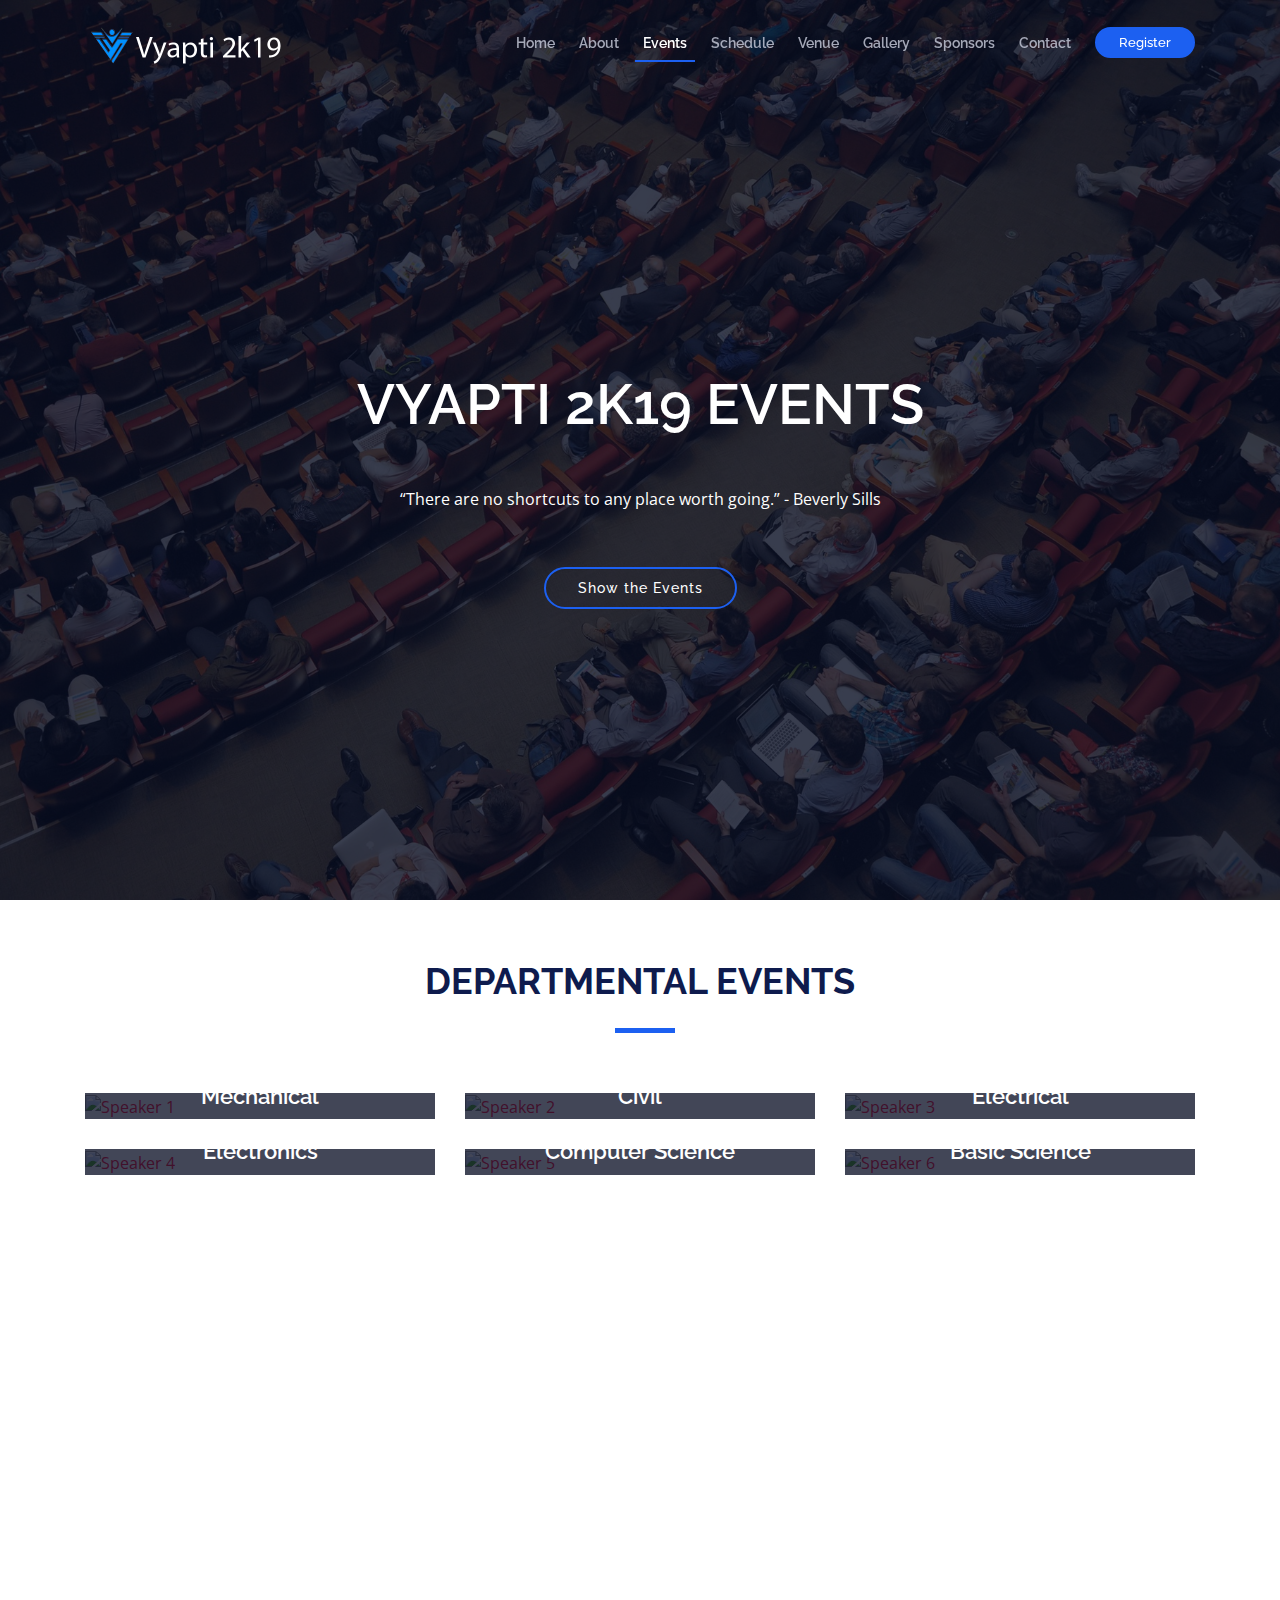
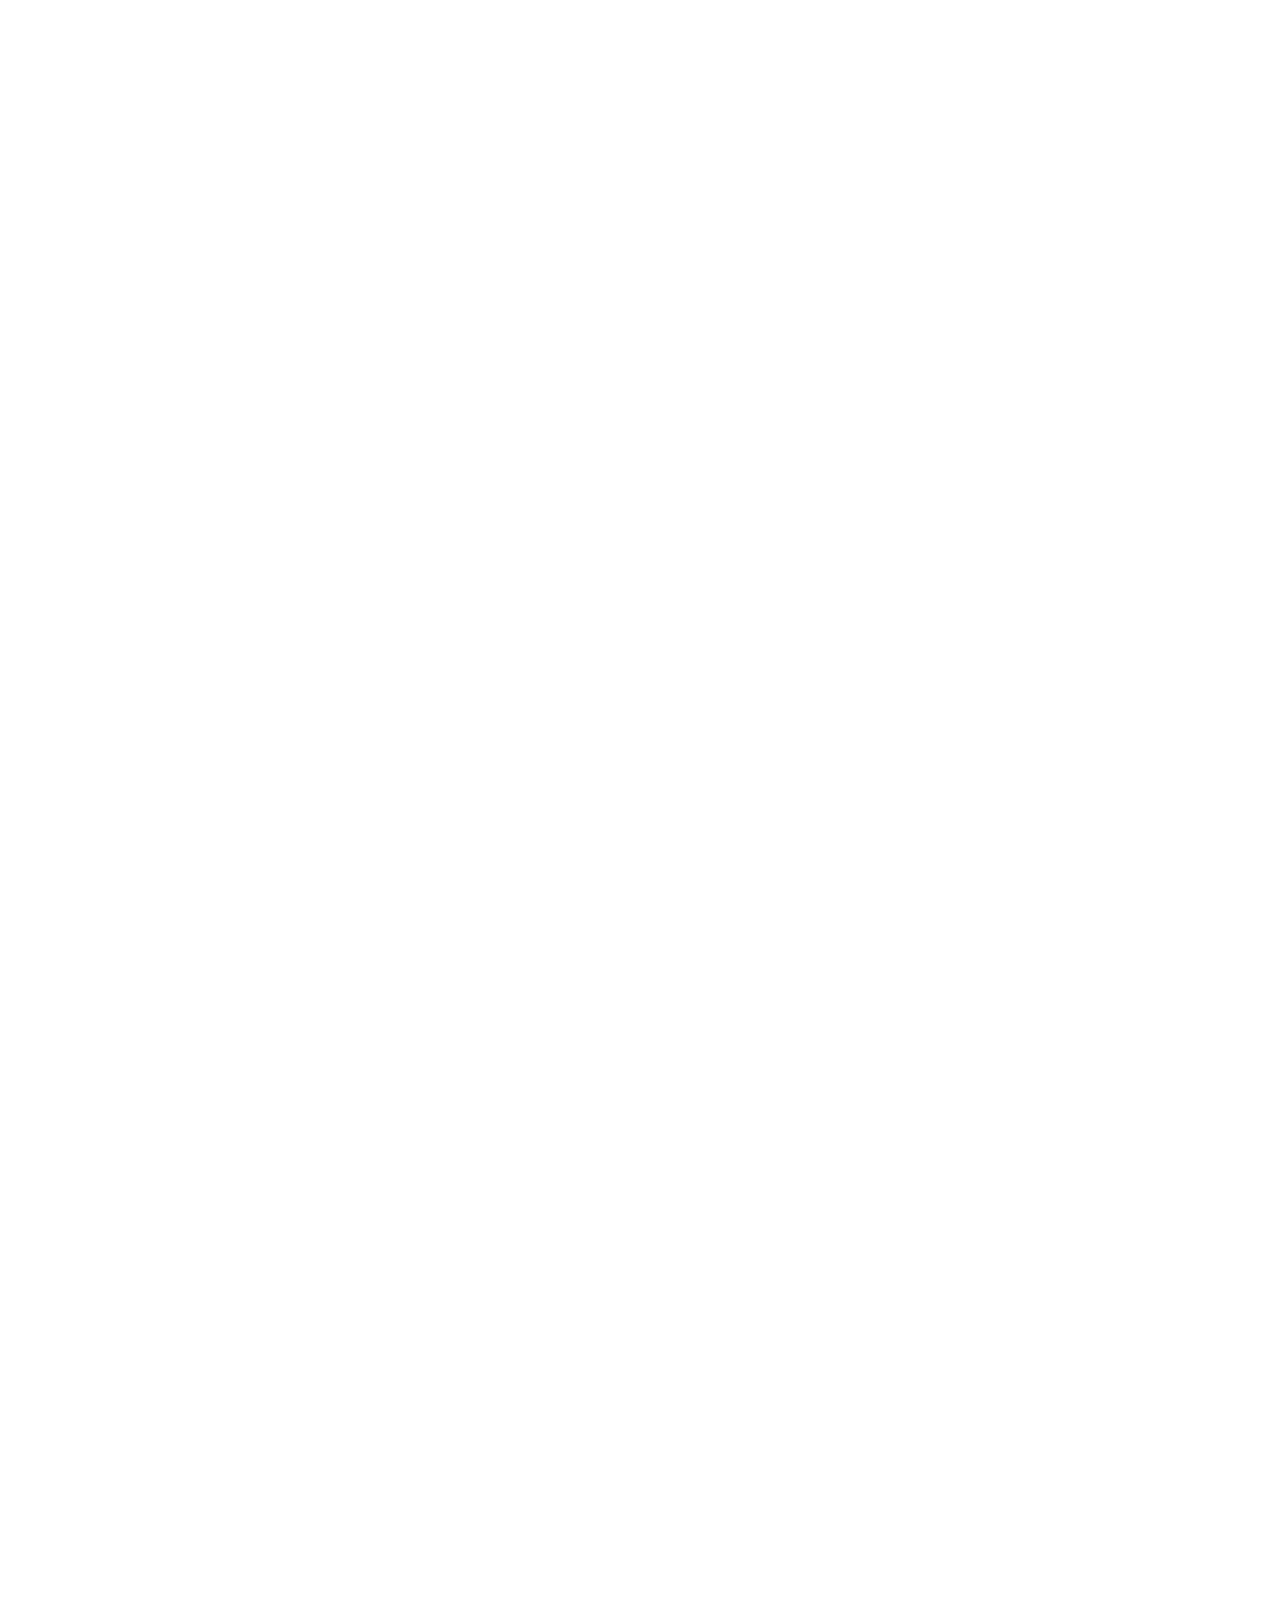
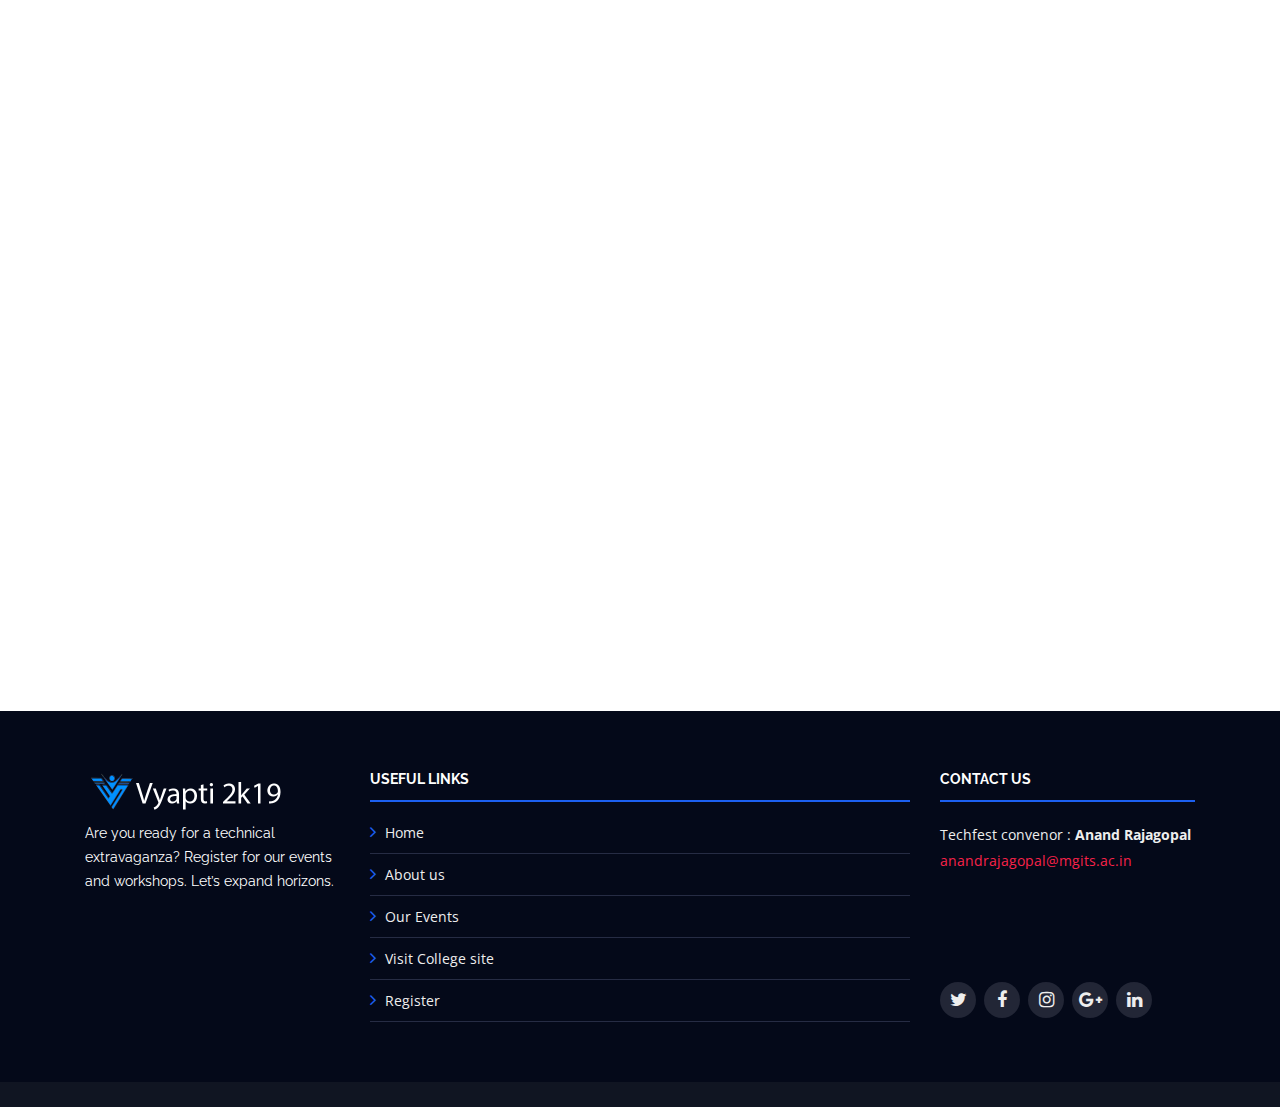
==== commit 4ac7d52d: "Eldhose 12:47am 15-02-2019" ====
--- a/events.html
+++ b/events.html
@@ -3,7 +3,7 @@
 
 <head>
   <meta charset="utf-8">
-  <title>TheEvent - Bootstrap Event Template</title>
+  <title>Vyapti 2k19</title>
   <meta content="width=device-width, initial-scale=1.0" name="viewport">
   <meta content="" name="keywords">
   <meta content="" name="description">
@@ -74,9 +74,10 @@
     <div class="intro-container wow fadeIn">
       <h1 class="mb-4 pb-0">Vyapti 2k19 Events</h1>
       <p class="mb-4 pb-0">
-          <blockquote style="color: white;">
+        <blockquote style="color: white;">
           “There are no shortcuts to any place worth going.” - Beverly Sills
-        </blockquote></p>
+        </blockquote>
+      </p>
       <!--<a href="https://www.youtube.com/watch?v=jDDaplaOz7Q" class="venobox play-btn mb-4" data-vbtype="video"
         data-autoplay="true"></a>-->
       <a href="#speakers1" class="about-btn scrollto">Show the Events</a>
@@ -98,65 +99,65 @@
         <div class="row">
           <div class="col-lg-4 col-md-6">
             <div class="speaker">
-              <a href="#speakers2" class="scrollto"><img src="img/speakers/1.jpg" alt="Speaker 1" class="img-fluid animatezoom"></a>
+              <a href="#speakers2" class="scrollto"><img src="img/dept/me4.jpg" alt="Speaker 1" class="img-fluid animatezoom"></a>
               <div class="details">
                 <h3><a href="#speakers2" class="scrollto">Mechanical</a></h3>
-                <p>sub title</p>
-                <div class="social">
-                </div>
-              </div>
-            </div>
-          </div>
-          <div class="col-lg-4 col-md-6">
-            <div class="speaker">
-              <a href="#speakers3" class="scrollto"><img src="img/speakers/2.jpg" alt="Speaker 2" class="img-fluid animatezoom"></a>
+                <p></p>
+                <div class="social">
+                </div>
+              </div>
+            </div>
+          </div>
+          <div class="col-lg-4 col-md-6">
+            <div class="speaker">
+              <a href="#speakers3" class="scrollto"><img src="img/dept/ce1.jpg" alt="Speaker 2" class="img-fluid animatezoom"></a>
               <div class="details">
                 <h3><a href="#speakers3" class="scrollto">Civil</a></h3>
-                <p>sub title</p>
-                <div class="social">
-                </div>
-              </div>
-            </div>
-          </div>
-          <div class="col-lg-4 col-md-6">
-            <div class="speaker">
-              <a href="#speakers4" class="scrollto"><img src="img/speakers/3.jpg" alt="Speaker 3" class="img-fluid animatezoom"></a>
+                <p></p>
+                <div class="social">
+                </div>
+              </div>
+            </div>
+          </div>
+          <div class="col-lg-4 col-md-6">
+            <div class="speaker">
+              <a href="#speakers4" class="scrollto"><img src="img/dept/eeedept.png" alt="Speaker 3" class="img-fluid animatezoom"></a>
               <div class="details">
                 <h3><a href="#speakers4" class="scrollto">Electrical</a></h3>
-                <p>sub title</p>
-                <div class="social">
-                </div>
-              </div>
-            </div>
-          </div>
-          <div class="col-lg-4 col-md-6">
-            <div class="speaker">
-              <a href="#speakers5" class="scrollto"><img src="img/speakers/4.jpg" alt="Speaker 4" class="img-fluid animatezoom"></a>
+                <p></p>
+                <div class="social">
+                </div>
+              </div>
+            </div>
+          </div>
+          <div class="col-lg-4 col-md-6">
+            <div class="speaker">
+              <a href="#speakers5" class="scrollto"><img src="img/dept/ec1.jpg" alt="Speaker 4" class="img-fluid animatezoom"></a>
               <div class="details">
                 <h3><a href="#speakers5" class="scrollto">Electronics</a></h3>
-                <p>sub title</p>
-                <div class="social">
-                </div>
-              </div>
-            </div>
-          </div>
-          <div class="col-lg-4 col-md-6">
-            <div class="speaker">
-              <a href="#speakers6" class="scrollto"><img src="img/speakers/5.jpg" alt="Speaker 5" class="img-fluid animatezoom"></a>
+                <p></p>
+                <div class="social">
+                </div>
+              </div>
+            </div>
+          </div>
+          <div class="col-lg-4 col-md-6">
+            <div class="speaker">
+              <a href="#speakers6" class="scrollto"><img src="img/dept/cs2.jpg" alt="Speaker 5" class="img-fluid animatezoom"></a>
               <div class="details">
                 <h3><a href="#speakers6" class="scrollto">Computer Science</a></h3>
-                <p>sub title</p>
-                <div class="social">
-                </div>
-              </div>
-            </div>
-          </div>
-          <div class="col-lg-4 col-md-6">
-            <div class="speaker">
-              <a href="#speakers7" class="scrollto"><img src="img/speakers/6.jpg" alt="Speaker 6" class="img-fluid animatezoom"></a>
+                <p></p>
+                <div class="social">
+                </div>
+              </div>
+            </div>
+          </div>
+          <div class="col-lg-4 col-md-6">
+            <div class="speaker">
+              <a href="#speakers7" class="scrollto"><img src="img/dept/bs1.jpg" alt="Speaker 6" class="img-fluid animatezoom"></a>
               <div class="details">
                 <h3><a href="#speakers7" class="scrollto">Basic Science</a></h3>
-                <p>sub title</p>
+                <p></p>
                 <div class="social">
                 </div>
               </div>
@@ -178,9 +179,9 @@
         <div class="row">
           <div class="col-lg-4 col-md-6">
             <div class="speaker">
-              <a href=""><img src="img/mech/m06.jpg" alt="GLADIATOR - BEST MANAGER EVENT" class="img-fluid animatezoom"></a>
-              <div class="details">
-                <h3><a href="">GLADIATOR</a></h3>
+              <a href="gladiator.html"><img src="img/mech/m06.jpg" alt="GLADIATOR - BEST MANAGER EVENT" class="img-fluid animatezoom"></a>
+              <div class="details">
+                <h3><a href="gladiator.html">GLADIATOR</a></h3>
                 <p>- BEST MANAGER EVENT</p>
                 <div class="social">
                 </div>
@@ -203,7 +204,7 @@
               <a href=""><img src="img/mech/m03.jpg" alt="ROBO SOCCER" class="img-fluid animatezoom"></a>
               <div class="details">
                 <h3><a href="">ROBO SOCCER</a></h3>
-                <p>sub title</p>
+                <p></p>
                 <div class="social">
                 </div>
               </div>
@@ -214,7 +215,7 @@
               <a href=""><img src="img/mech/m04.jpg" alt="Wet 'n Wild" class="img-fluid animatezoom"></a>
               <div class="details">
                 <h3><a href="">Wet 'n Wild</a></h3>
-                <p>sub title</p>
+                <p></p>
                 <div class="social">
                 </div>
               </div>
@@ -225,7 +226,7 @@
               <a href=""><img src="img/mech/m05.jpg" alt="Project X" class="img-fluid animatezoom"></a>
               <div class="details">
                 <h3><a href="">Project X</a></h3>
-                <p>sub title</p>
+                <p></p>
                 <div class="social">
                 </div>
               </div>
@@ -250,7 +251,7 @@
               <a href=""><img src="img/ceng/ce01.jpg" alt="CONSILIUM" class="img-fluid animatezoom"></a>
               <div class="details">
                 <h3><a href="">CONSILIUM</a></h3>
-                <p>sub title</p>
+                <p></p>
                 <div class="social">
                 </div>
               </div>
@@ -261,7 +262,7 @@
               <a href=""><img src="img/ceng/ce02.jpg" alt="7th VICTIM" class="img-fluid animatezoom"></a>
               <div class="details">
                 <h3><a href="">7th VICTIM</a></h3>
-                <p>sub title</p>
+                <p></p>
                 <div class="social">
                 </div>
               </div>
@@ -283,32 +284,32 @@
         <div class="row">
           <div class="col-lg-4 col-md-6">
             <div class="speaker">
-              <a href=""><img src="img/eee/ee01.jpg" alt="CONSILIUM" class="img-fluid animatezoom"></a>
-              <div class="details">
-                <h3><a href="">CONSILIUM</a></h3>
-                <p>sub title</p>
-                <div class="social">
-                </div>
-              </div>
-            </div>
-          </div>
-          <div class="col-lg-4 col-md-6">
-            <div class="speaker">
-              <a href=""><img src="img/eee/ee02.jpg" alt="7th VICTIM" class="img-fluid animatezoom"></a>
-              <div class="details">
-                <h3><a href="">7th VICTIM</a></h3>
-                <p>sub title</p>
-                <div class="social">
-                </div>
-              </div>
-            </div>
-          </div>
-          <div class="col-lg-4 col-md-6">
-            <div class="speaker">
-              <a href=""><img src="img/eee/ee03.jpg" alt="7th VICTIM" class="img-fluid animatezoom"></a>
-              <div class="details">
-                <h3><a href="">7th VICTIM</a></h3>
-                <p>sub title</p>
+              <a href=""><img src="img/eee/ee01.jpg" alt="ROBOWAR" class="img-fluid animatezoom"></a>
+              <div class="details">
+                <h3><a href="">ROBOWAR</a></h3>
+                <p></p>
+                <div class="social">
+                </div>
+              </div>
+            </div>
+          </div>
+          <div class="col-lg-4 col-md-6">
+            <div class="speaker">
+              <a href=""><img src="img/eee/ee02.jpg" alt="TECH SENATE" class="img-fluid animatezoom"></a>
+              <div class="details">
+                <h3><a href="">TECH SENATE</a></h3>
+                <p></p>
+                <div class="social">
+                </div>
+              </div>
+            </div>
+          </div>
+          <div class="col-lg-4 col-md-6">
+            <div class="speaker">
+              <a href=""><img src="img/eee/ee03.jpg" alt="ELECTROCAVE" class="img-fluid animatezoom"></a>
+              <div class="details">
+                <h3><a href="">ELECTROCAVE</a></h3>
+                <p></p>
                 <div class="social">
                 </div>
               </div>
@@ -323,105 +324,24 @@
     <section id="speakers5" class="wow fadeInUp spsec">
       <div class="container">
         <div class="section-header">
-          <h2>Electronics And Communication</h2>
-          <!--<p>Here are some of our events</p>-->
-        </div>
-
-        <div class="row">
-          <div class="col-lg-4 col-md-6">
-            <div class="speaker">
-              <img src="img/speakers/1.jpg" alt="Speaker 1" class="img-fluid">
-              <div class="details">
-                <h3><a href="speaker-details.html">Event 1</a></h3>
-                <p>Quas alias incidunt</p>
-                <div class="social">
-                  <!-- 
-                  <a href=""><i class="fa fa-twitter"></i></a>
-                  <a href=""><i class="fa fa-facebook"></i></a>
-                  <a href=""><i class="fa fa-google-plus"></i></a>
-                  <a href=""><i class="fa fa-linkedin"></i></a>-->
-                </div>
-              </div>
-            </div>
-          </div>
-          <div class="col-lg-4 col-md-6">
-            <div class="speaker">
-              <img src="img/speakers/2.jpg" alt="Speaker 2" class="img-fluid">
-              <div class="details">
-                <h3><a href="speaker-details.html">Event 2</a></h3>
-                <p>Consequuntur odio aut</p>
-                <div class="social">
-                  <a href=""><i class="fa fa-twitter"></i></a>
-                  <a href=""><i class="fa fa-facebook"></i></a>
-                  <a href=""><i class="fa fa-google-plus"></i></a>
-                  <a href=""><i class="fa fa-linkedin"></i></a>
-                </div>
-              </div>
-            </div>
-          </div>
-          <div class="col-lg-4 col-md-6">
-            <div class="speaker">
-              <img src="img/speakers/3.jpg" alt="Speaker 3" class="img-fluid">
-              <div class="details">
-                <h3><a href="speaker-details.html">Cole Emmerich</a></h3>
-                <p>Fugiat laborum et</p>
-                <div class="social">
-                  <a href=""><i class="fa fa-twitter"></i></a>
-                  <a href=""><i class="fa fa-facebook"></i></a>
-                  <a href=""><i class="fa fa-google-plus"></i></a>
-                  <a href=""><i class="fa fa-linkedin"></i></a>
-                </div>
-              </div>
-            </div>
-          </div>
-          <div class="col-lg-4 col-md-6">
-            <div class="speaker">
-              <img src="img/speakers/4.jpg" alt="Speaker 4" class="img-fluid">
-              <div class="details">
-                <h3><a href="speaker-details.html">Jack Christiansen</a></h3>
-                <p>Debitis iure vero</p>
-                <div class="social">
-                  <a href=""><i class="fa fa-twitter"></i></a>
-                  <a href=""><i class="fa fa-facebook"></i></a>
-                  <a href=""><i class="fa fa-google-plus"></i></a>
-                  <a href=""><i class="fa fa-linkedin"></i></a>
-                </div>
-              </div>
-            </div>
-          </div>
-          <div class="col-lg-4 col-md-6">
-            <div class="speaker">
-              <img src="img/speakers/5.jpg" alt="Speaker 5" class="img-fluid">
-              <div class="details">
-                <h3><a href="speaker-details.html">Alejandrin Littel</a></h3>
-                <p>Qui molestiae natus</p>
-                <div class="social">
-                  <a href=""><i class="fa fa-twitter"></i></a>
-                  <a href=""><i class="fa fa-facebook"></i></a>
-                  <a href=""><i class="fa fa-google-plus"></i></a>
-                  <a href=""><i class="fa fa-linkedin"></i></a>
-                </div>
-              </div>
-            </div>
-          </div>
-          <div class="col-lg-4 col-md-6">
-            <div class="speaker">
-              <img src="img/speakers/6.jpg" alt="Speaker 6" class="img-fluid">
-              <div class="details">
-                <h3><a href="speaker-details.html">Willow Trantow</a></h3>
-                <p>Non autem dicta</p>
-                <div class="social">
-                  <a href=""><i class="fa fa-twitter"></i></a>
-                  <a href=""><i class="fa fa-facebook"></i></a>
-                  <a href=""><i class="fa fa-google-plus"></i></a>
-                  <a href=""><i class="fa fa-linkedin"></i></a>
-                </div>
-              </div>
-            </div>
-          </div>
-        </div>
-      </div>
-
+          <h2>ELECTRONICS DEPARTMENT</h2>
+          <!--<p>Here are some of our events</p>-->
+        </div>
+
+        <div class="row">
+          <div class="col-lg-4 col-md-6">
+            <div class="speaker">
+              <a href=""><img src="img/ece/ec01.jpg" alt="Arduino Playground" class="img-fluid animatezoom"></a>
+              <div class="details">
+                <h3><a href="">Arduino Playground</a></h3>
+                <p></p>
+                <div class="social">
+                </div>
+              </div>
+            </div>
+          </div>
+        </div>
+      </div>
     </section>
     <!--==========================
       Speakers Section
@@ -429,211 +349,49 @@
     <section id="speakers6" class="wow fadeInUp spsec">
       <div class="container">
         <div class="section-header">
-          <h2>Computer Science</h2>
-          <!--<p>Here are some of our events</p>-->
-        </div>
-
-        <div class="row">
-          <div class="col-lg-4 col-md-6">
-            <div class="speaker">
-              <img src="img/speakers/1.jpg" alt="Speaker 1" class="img-fluid">
-              <div class="details">
-                <h3><a href="speaker-details.html">Event 1</a></h3>
-                <p>Quas alias incidunt</p>
-                <div class="social">
-                  <!-- 
-                  <a href=""><i class="fa fa-twitter"></i></a>
-                  <a href=""><i class="fa fa-facebook"></i></a>
-                  <a href=""><i class="fa fa-google-plus"></i></a>
-                  <a href=""><i class="fa fa-linkedin"></i></a>-->
-                </div>
-              </div>
-            </div>
-          </div>
-          <div class="col-lg-4 col-md-6">
-            <div class="speaker">
-              <img src="img/speakers/2.jpg" alt="Speaker 2" class="img-fluid">
-              <div class="details">
-                <h3><a href="speaker-details.html">Event 2</a></h3>
-                <p>Consequuntur odio aut</p>
-                <div class="social">
-                  <a href=""><i class="fa fa-twitter"></i></a>
-                  <a href=""><i class="fa fa-facebook"></i></a>
-                  <a href=""><i class="fa fa-google-plus"></i></a>
-                  <a href=""><i class="fa fa-linkedin"></i></a>
-                </div>
-              </div>
-            </div>
-          </div>
-          <div class="col-lg-4 col-md-6">
-            <div class="speaker">
-              <img src="img/speakers/3.jpg" alt="Speaker 3" class="img-fluid">
-              <div class="details">
-                <h3><a href="speaker-details.html">Cole Emmerich</a></h3>
-                <p>Fugiat laborum et</p>
-                <div class="social">
-                  <a href=""><i class="fa fa-twitter"></i></a>
-                  <a href=""><i class="fa fa-facebook"></i></a>
-                  <a href=""><i class="fa fa-google-plus"></i></a>
-                  <a href=""><i class="fa fa-linkedin"></i></a>
-                </div>
-              </div>
-            </div>
-          </div>
-          <div class="col-lg-4 col-md-6">
-            <div class="speaker">
-              <img src="img/speakers/4.jpg" alt="Speaker 4" class="img-fluid">
-              <div class="details">
-                <h3><a href="speaker-details.html">Jack Christiansen</a></h3>
-                <p>Debitis iure vero</p>
-                <div class="social">
-                  <a href=""><i class="fa fa-twitter"></i></a>
-                  <a href=""><i class="fa fa-facebook"></i></a>
-                  <a href=""><i class="fa fa-google-plus"></i></a>
-                  <a href=""><i class="fa fa-linkedin"></i></a>
-                </div>
-              </div>
-            </div>
-          </div>
-          <div class="col-lg-4 col-md-6">
-            <div class="speaker">
-              <img src="img/speakers/5.jpg" alt="Speaker 5" class="img-fluid">
-              <div class="details">
-                <h3><a href="speaker-details.html">Alejandrin Littel</a></h3>
-                <p>Qui molestiae natus</p>
-                <div class="social">
-                  <a href=""><i class="fa fa-twitter"></i></a>
-                  <a href=""><i class="fa fa-facebook"></i></a>
-                  <a href=""><i class="fa fa-google-plus"></i></a>
-                  <a href=""><i class="fa fa-linkedin"></i></a>
-                </div>
-              </div>
-            </div>
-          </div>
-          <div class="col-lg-4 col-md-6">
-            <div class="speaker">
-              <img src="img/speakers/6.jpg" alt="Speaker 6" class="img-fluid">
-              <div class="details">
-                <h3><a href="speaker-details.html">Willow Trantow</a></h3>
-                <p>Non autem dicta</p>
-                <div class="social">
-                  <a href=""><i class="fa fa-twitter"></i></a>
-                  <a href=""><i class="fa fa-facebook"></i></a>
-                  <a href=""><i class="fa fa-google-plus"></i></a>
-                  <a href=""><i class="fa fa-linkedin"></i></a>
-                </div>
-              </div>
-            </div>
-          </div>
-        </div>
-      </div>
-
-    </section>
-    <!--==========================
-      Speakers Section
-    ============================-->
-    <section id="speakers7" class="wow fadeInUp spsec">
-      <div class="container">
-        <div class="section-header">
-          <h2>Basic Science And Humanitics</h2>
-          <p>Here are some of our events</p>
-        </div>
-
-        <div class="row">
-          <div class="col-lg-4 col-md-6">
-            <div class="speaker">
-              <img src="img/speakers/1.jpg" alt="Speaker 1" class="img-fluid">
-              <div class="details">
-                <h3><a href="speaker-details.html">Event 1</a></h3>
-                <p>Quas alias incidunt</p>
-                <div class="social">
-                  <!-- 
-                  <a href=""><i class="fa fa-twitter"></i></a>
-                  <a href=""><i class="fa fa-facebook"></i></a>
-                  <a href=""><i class="fa fa-google-plus"></i></a>
-                  <a href=""><i class="fa fa-linkedin"></i></a>-->
-                </div>
-              </div>
-            </div>
-          </div>
-          <div class="col-lg-4 col-md-6">
-            <div class="speaker">
-              <img src="img/speakers/2.jpg" alt="Speaker 2" class="img-fluid">
-              <div class="details">
-                <h3><a href="speaker-details.html">Event 2</a></h3>
-                <p>Consequuntur odio aut</p>
-                <div class="social">
-                  <a href=""><i class="fa fa-twitter"></i></a>
-                  <a href=""><i class="fa fa-facebook"></i></a>
-                  <a href=""><i class="fa fa-google-plus"></i></a>
-                  <a href=""><i class="fa fa-linkedin"></i></a>
-                </div>
-              </div>
-            </div>
-          </div>
-          <div class="col-lg-4 col-md-6">
-            <div class="speaker">
-              <img src="img/speakers/3.jpg" alt="Speaker 3" class="img-fluid">
-              <div class="details">
-                <h3><a href="speaker-details.html">Cole Emmerich</a></h3>
-                <p>Fugiat laborum et</p>
-                <div class="social">
-                  <a href=""><i class="fa fa-twitter"></i></a>
-                  <a href=""><i class="fa fa-facebook"></i></a>
-                  <a href=""><i class="fa fa-google-plus"></i></a>
-                  <a href=""><i class="fa fa-linkedin"></i></a>
-                </div>
-              </div>
-            </div>
-          </div>
-          <div class="col-lg-4 col-md-6">
-            <div class="speaker">
-              <img src="img/speakers/4.jpg" alt="Speaker 4" class="img-fluid">
-              <div class="details">
-                <h3><a href="speaker-details.html">Jack Christiansen</a></h3>
-                <p>Debitis iure vero</p>
-                <div class="social">
-                  <a href=""><i class="fa fa-twitter"></i></a>
-                  <a href=""><i class="fa fa-facebook"></i></a>
-                  <a href=""><i class="fa fa-google-plus"></i></a>
-                  <a href=""><i class="fa fa-linkedin"></i></a>
-                </div>
-              </div>
-            </div>
-          </div>
-          <div class="col-lg-4 col-md-6">
-            <div class="speaker">
-              <img src="img/speakers/5.jpg" alt="Speaker 5" class="img-fluid">
-              <div class="details">
-                <h3><a href="speaker-details.html">Alejandrin Littel</a></h3>
-                <p>Qui molestiae natus</p>
-                <div class="social">
-                  <a href=""><i class="fa fa-twitter"></i></a>
-                  <a href=""><i class="fa fa-facebook"></i></a>
-                  <a href=""><i class="fa fa-google-plus"></i></a>
-                  <a href=""><i class="fa fa-linkedin"></i></a>
-                </div>
-              </div>
-            </div>
-          </div>
-          <div class="col-lg-4 col-md-6">
-            <div class="speaker">
-              <img src="img/speakers/6.jpg" alt="Speaker 6" class="img-fluid">
-              <div class="details">
-                <h3><a href="speaker-details.html">Willow Trantow</a></h3>
-                <p>Non autem dicta</p>
-                <div class="social">
-                  <a href=""><i class="fa fa-twitter"></i></a>
-                  <a href=""><i class="fa fa-facebook"></i></a>
-                  <a href=""><i class="fa fa-google-plus"></i></a>
-                  <a href=""><i class="fa fa-linkedin"></i></a>
-                </div>
-              </div>
-            </div>
-          </div>
-        </div>
-      </div>
-
+          <h2>COMPUTER SCIENCE DEPARTMENT</h2>
+          <!--<p>Here are some of our events</p>-->
+        </div>
+
+        <div class="row">
+          <div class="col-lg-4 col-md-6">
+            <div class="speaker">
+              <a href=""><img src="img/cse/cs01.jpg" alt="Coding" class="img-fluid animatezoom"></a>
+              <div class="details">
+                <h3><a href="">Coding</a></h3>
+                <p></p>
+                <div class="social">
+                </div>
+              </div>
+            </div>
+          </div>
+        </div>
+      </div>
+    </section>
+    <!--==========================
+      Speakers Section
+    ============================-->
+    <section id="speakers6" class="wow fadeInUp spsec">
+      <div class="container">
+        <div class="section-header">
+          <h2>BASIC SCIENCE DEPARTMENT</h2>
+          <!--<p>Here are some of our events</p>-->
+        </div>
+
+        <div class="row">
+          <div class="col-lg-4 col-md-6">
+            <div class="speaker">
+              <a href=""><img src="img/bsh/b01.png" alt="KAKURO" class="img-fluid animatezoom"></a>
+              <div class="details">
+                <h3><a href="">KAKURO</a></h3>
+                <p></p>
+                <div class="social">
+                </div>
+              </div>
+            </div>
+          </div>
+        </div>
+      </div>
     </section>
     <!--==========================
     Footer
@@ -646,42 +404,26 @@
             <div class="col-lg-3 col-md-6 footer-info">
               <img src="img/logo.png" alt="TheEvenet">
               <p>
-                Lorem ipsum dolor sit amet, consectetur adipiscing elit. Nullam non congue
-                sapien. Vestibulum ante ipsum primis in faucibus orci luctus et ultrices posuere
-                cubilia Curae; Suspendisse augue neque, pharetra et hendrerit in, cursus sit
-                amet urna.
+                Are you ready for a technical extravaganza? Register for our events and workshops. Let’s expand
+                horizons.
               </p>
             </div>
 
             <div class="col-lg-6 col-md-6 footer-links">
               <h4>Useful Links</h4>
               <ul>
-                <li><i class="fa fa-angle-right"></i> <a href="#">Home</a></li>
-                <li><i class="fa fa-angle-right"></i> <a href="#">About us</a></li>
-                <li><i class="fa fa-angle-right"></i> <a href="#">Our Events</a></li>
-                <li><i class="fa fa-angle-right"></i> <a href="#">Visit Collage site</a></li>
-                <li><i class="fa fa-angle-right"></i> <a href="#">Register</a></li>
+                <li><i class="fa fa-angle-right"></i> <a href="index.html">Home</a></li>
+                <li><i class="fa fa-angle-right"></i> <a href="index.html#about">About us</a></li>
+                <li><i class="fa fa-angle-right"></i> <a href="#intro" class="scrollto">Our Events</a></li>
+                <li><i class="fa fa-angle-right"></i> <a href="http://mgmits.com" target="_blank">Visit College site</a></li>
+                <li><i class="fa fa-angle-right"></i> <a href="">Register</a></li>
               </ul>
             </div>
-
-            <!--<div class="col-lg-3 col-md-6 footer-links">
-            <h4>Useful Links</h4>
-            <ul>
-              <li><i class="fa fa-angle-right"></i> <a href="#">Home</a></li>
-              <li><i class="fa fa-angle-right"></i> <a href="#">About us</a></li>
-              <li><i class="fa fa-angle-right"></i> <a href="#">Services</a></li>
-              <li><i class="fa fa-angle-right"></i> <a href="#">Terms of service</a></li>
-              <li><i class="fa fa-angle-right"></i> <a href="#">Privacy policy</a></li>
-            </ul>
-          </div>-->
 
             <div class="col-lg-3 col-md-6 footer-contact">
               <h4>Contact Us</h4>
               <p>
-                Lorem ipsum dolor sit amet, consectetur adipiscing elit. Nullam non congue
-                sapien. Vestibulum ante ipsum primis in faucibus orci luctus et ultrices posuere
-                cubilia Curae; Suspendisse augue neque, pharetra et hendrerit in, cursus sit
-                amet urna.
+                Techfest convenor : <strong>Anand Rajagopal</strong><br><a href="mailto:anandrajagopal@mgits.ac.in">anandrajagopal@mgits.ac.in</a><br>&nbsp;<br>&nbsp;<br>&nbsp;<br>
               </p>
 
               <div class="social-links">
@@ -696,9 +438,6 @@
 
           </div>
         </div>
-      </div>
-
-      <div class="container">
       </div>
     </footer><!-- #footer -->
 
